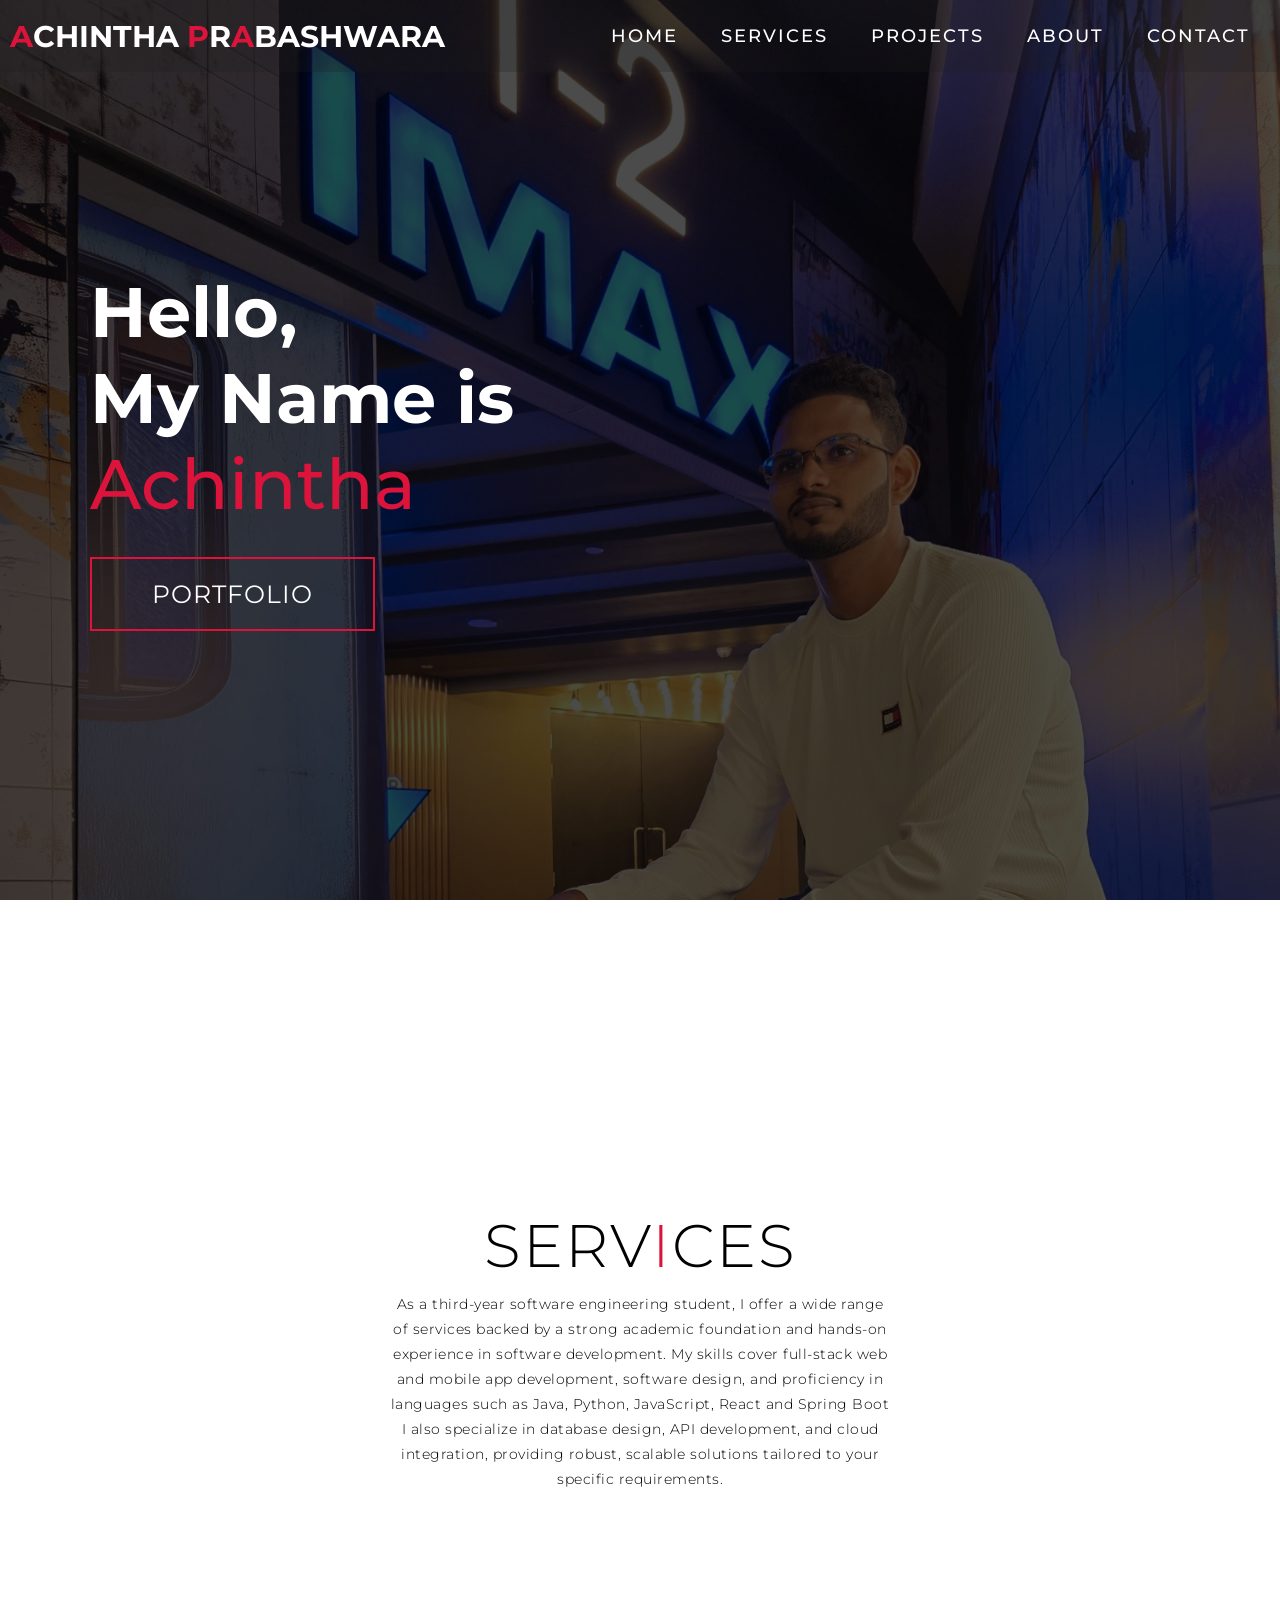
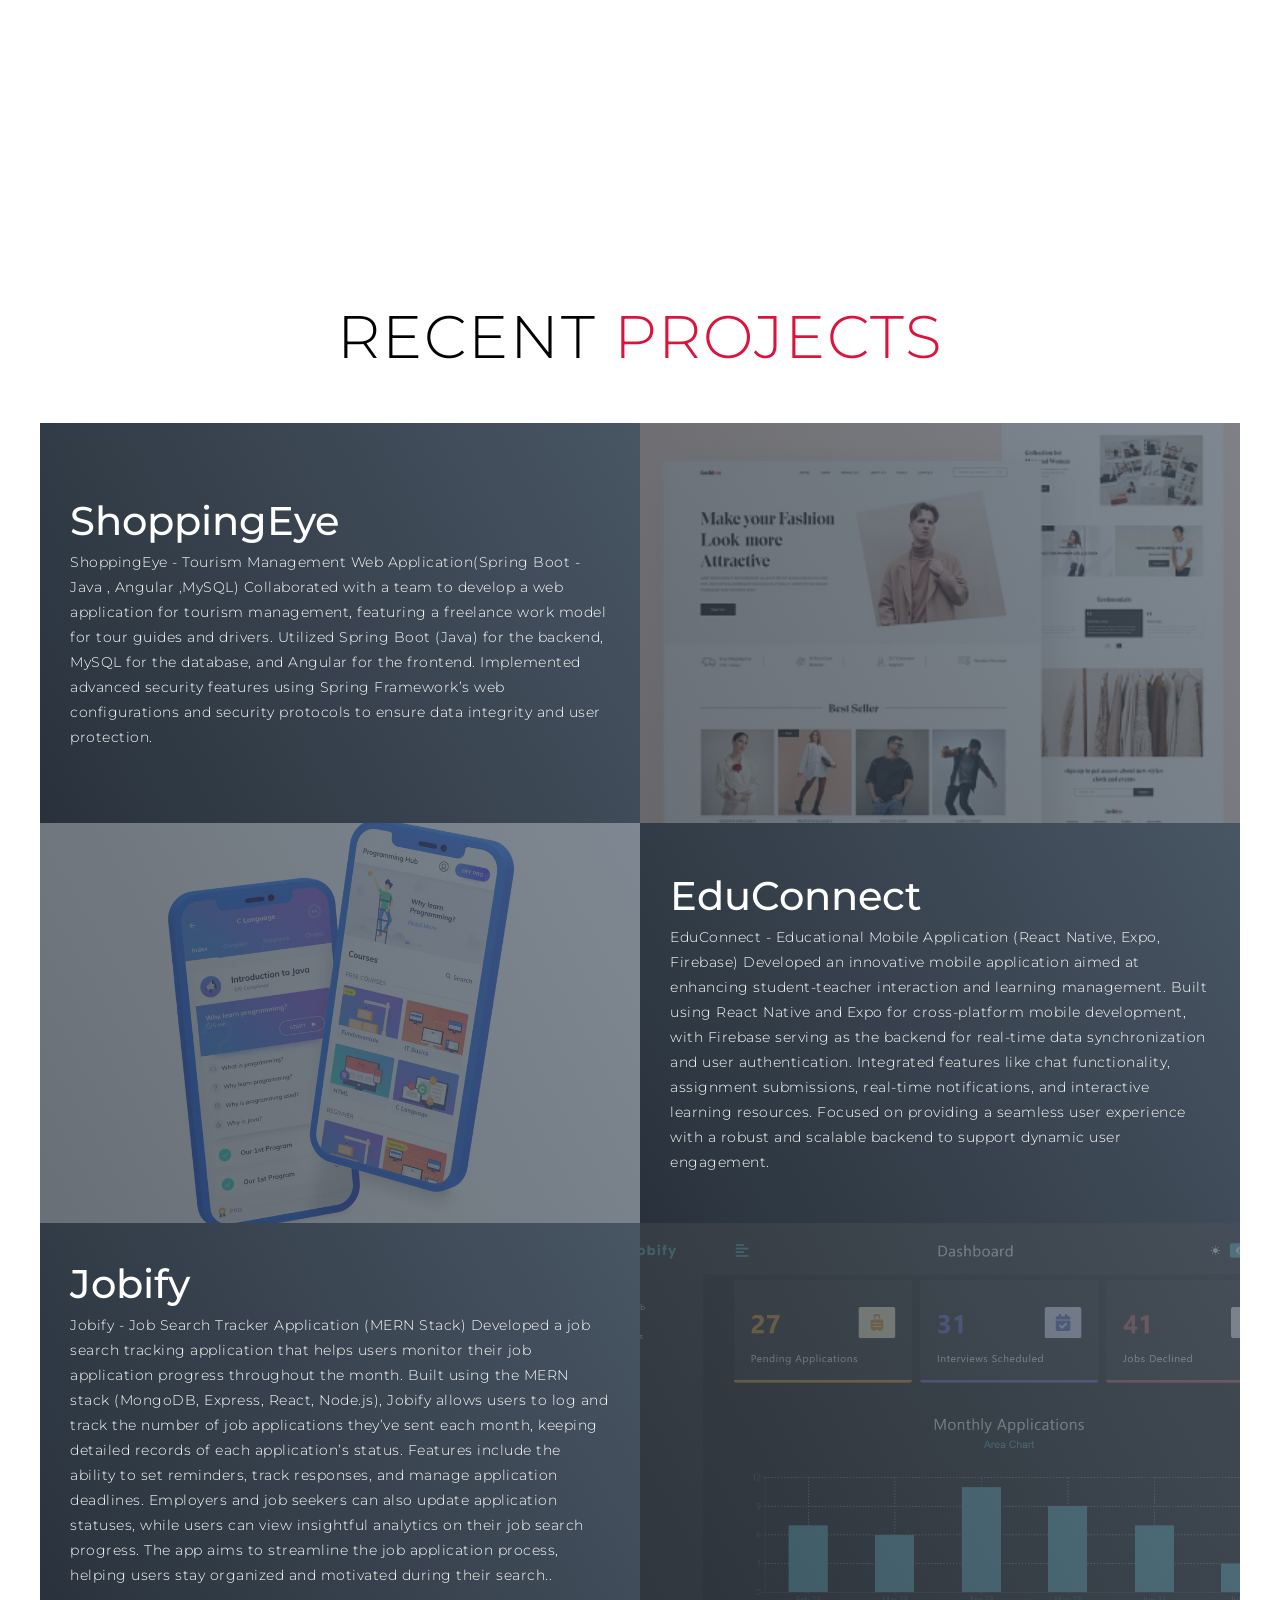
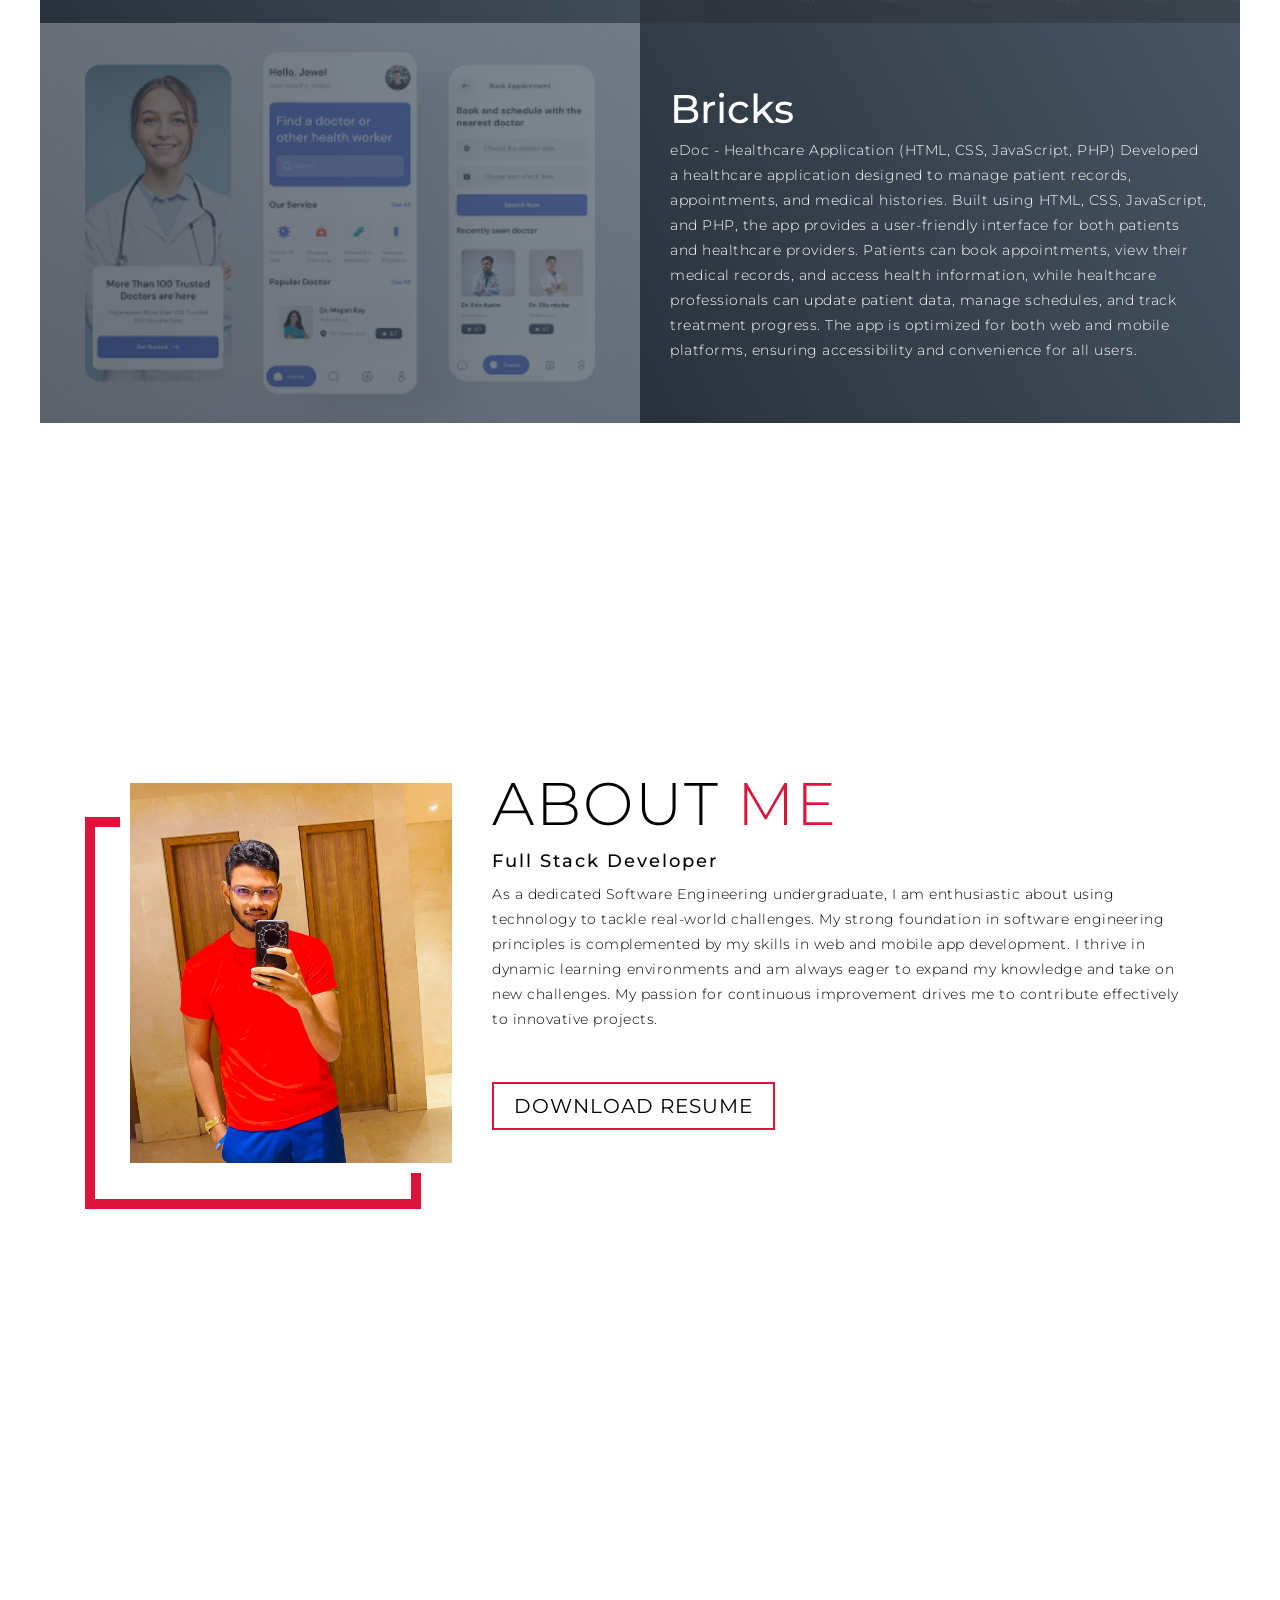
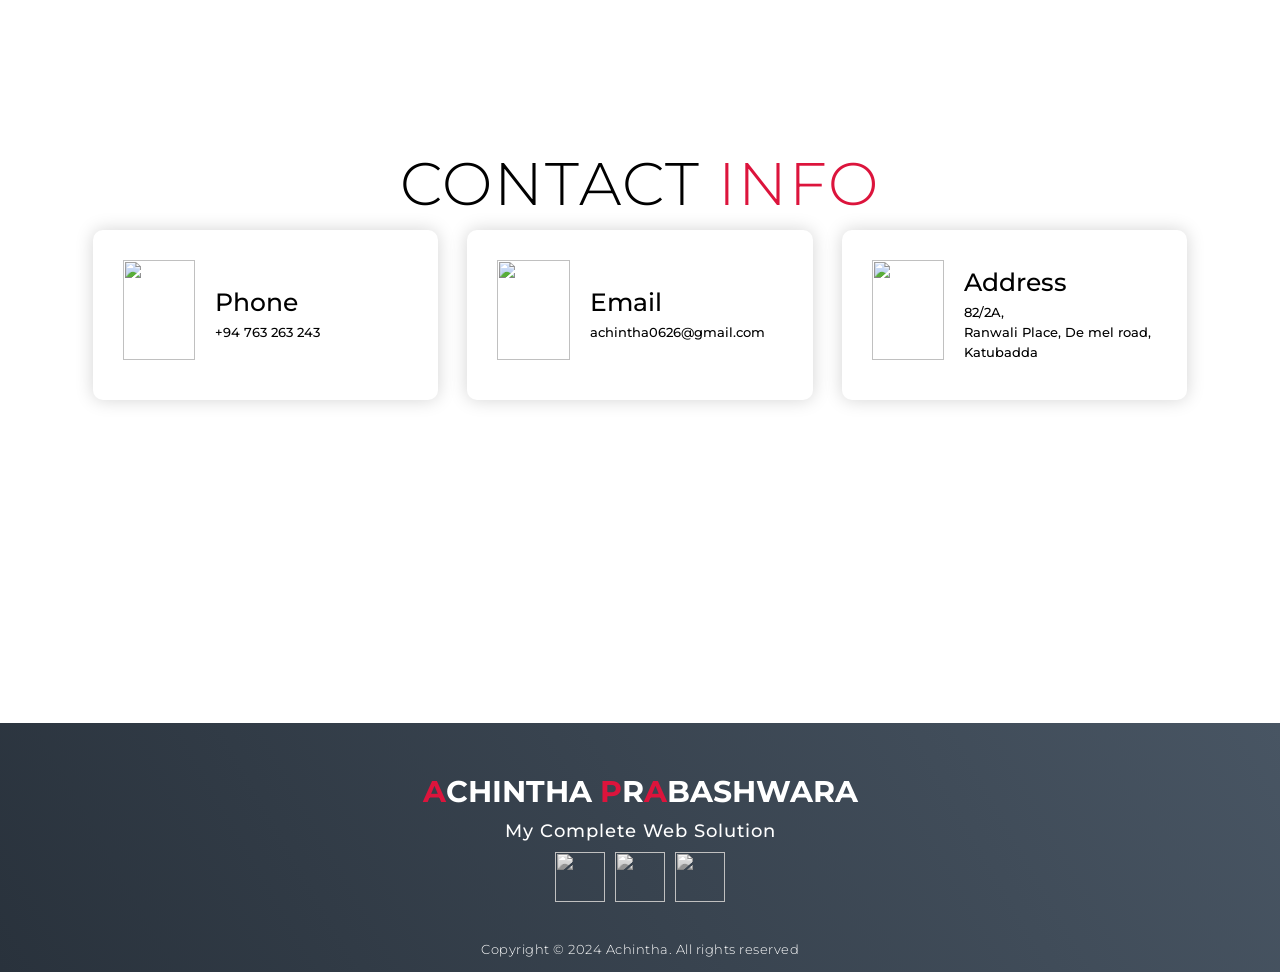
==== index.html @ 362176ec "update the portfolio" ====
<!DOCTYPE html>
<html lang="en">

<head>
  <meta charset="UTF-8">
  <meta name="viewport" content="width=device-width, initial-scale=1.0">
  <link rel="stylesheet" href="style.css">
  <title>Achintha Prabashwara</title>
</head>

<body>
  <!-- Header -->
  <section id="header">
    <div class="header container">
      <div class="nav-bar">
        <div class="brand">
          <a href="#hero">
            <h1><span>A</span>chintha <span>P</span>r<span>a</span>bashwara</h1>
          </a>
        </div>
        <div class="nav-list">
          <div class="hamburger">
            <div class="bar"></div>
          </div>
          <ul>
            <li><a href="#hero" data-after="Home">Home</a></li>
            <li><a href="#services" data-after="Service">Services</a></li>
            <li><a href="#projects" data-after="Projects">Projects</a></li>
            <li><a href="#about" data-after="About">About</a></li>
            <li><a href="#contact" data-after="Contact">Contact</a></li>
          </ul>
        </div>
      </div>
    </div>
  </section>
  <!-- End Header -->


  <!-- Hero Section  -->
  <section id="hero">
    <div class="hero container">
      <div>
        <h1>Hello, <span></span></h1>
        <h1>My Name is <span></span></h1>
        <h1>Achintha <span></span></h1>
        
        <a href="#projects" type="button" class="cta">Portfolio</a>
      </div>
    </div>
  </section>
  <!-- End Hero Section  -->

  <!-- Service Section -->
  <section id="services">
    <div class="services container">
      <div class="service-top">
        <h1 class="section-title">Serv<span>i</span>ces</h1>
        <p>As a third-year software engineering student, I offer a wide range of services backed by a strong academic foundation and hands-on experience in software development. My skills cover full-stack web and mobile app development, software design, and proficiency in languages such as Java, Python, JavaScript, React and Spring Boot I also specialize in database design, API development, and cloud integration, providing robust, scalable solutions tailored to your specific requirements.</p>
      </div>
     
      </div>
    </div>
  </section>
  <!-- End Service Section -->

  <!-- Projects Section -->
  <section id="projects">
    <div class="projects container">
      <div class="projects-header">
        <h1 class="section-title">Recent <span>Projects</span></h1>
      </div>
      <div class="all-projects">
        <div class="project-item">
          <div class="project-info">
            <h1><a href="https://github.com/Achintha0626/Fully-Functional-Shopping-mall-Application.git"style="color: white;" >ShoppingEye</a></h1>
            
            <p>ShoppingEye - Tourism Management Web Application(Spring Boot - Java , Angular ,MySQL)
              Collaborated with a team to develop a web application for tourism management, featuring a freelance work model
              for tour guides and drivers. Utilized Spring Boot (Java) for the backend, MySQL for the database, and Angular for
              the frontend. Implemented advanced security features using Spring Framework’s web configurations and security
              protocols to ensure data integrity and user protection.</p>
          </div>
          <div class="project-img">
            <img src="./img/shoppingmall.webp" alt="img">
          </div>
        </div>
        <div class="project-item">
          <div class="project-info">
            <h1><a href="https://github.com/Achintha0626/Education-Mobile-Application.git"style="color: white;" >EduConnect</a></h1>
            
            <p>EduConnect - Educational Mobile Application (React Native, Expo, Firebase)
                Developed an innovative mobile application aimed at enhancing student-teacher interaction and learning management. Built using React Native and Expo for cross-platform mobile development, with Firebase serving as the backend for real-time data synchronization and user authentication. Integrated features like chat functionality, assignment submissions, real-time notifications, and interactive learning resources. Focused on providing a seamless user experience with a robust and scalable backend to support dynamic user engagement.
              </p>
          </div>
          <div class="project-img">
            <img src="./img/educonncet.webp" alt="img">
          </div>
        </div>

        <div class="project-item">
          <div class="project-info">
            <h1><a href="https://github.com/Pamuthu-De-Silva/Real-Estate-Agency"style="color: white;" >Jobify</a></h1>
            
            <p>Jobify - Job Search Tracker Application (MERN Stack)
                Developed a job search tracking application that helps users monitor their job application progress throughout the month. Built using the MERN stack (MongoDB, Express, React, Node.js), Jobify allows users to log and track the number of job applications they’ve sent each month, keeping detailed records of each application’s status. Features include the ability to set reminders, track responses, and manage application deadlines. Employers and job seekers can also update application statuses, while users can view insightful analytics on their job search progress. The app aims to streamline the job application process, helping users stay organized and motivated during their search..</p>
          </div>
          <div class="project-img">
            <img src="./img/jobify.png" alt="img">
          </div>
        </div>

        <div class="project-item">
          <div class="project-info">
            <h1><a href="https://github.com/Achintha0626/Health-care-Management-System.git"style="color: white;" >Bricks</a></h1>
            
            <p>eDoc - Healthcare Application (HTML, CSS, JavaScript, PHP)
                Developed a healthcare application designed to manage patient records, appointments, and medical histories. Built using HTML, CSS, JavaScript, and PHP, the app provides a user-friendly interface for both patients and healthcare providers. Patients can book appointments, view their medical records, and access health information, while healthcare professionals can update patient data, manage schedules, and track treatment progress. The app is optimized for both web and mobile platforms, ensuring accessibility and convenience for all users.
              </p>
          </div>
          <div class="project-img">
            <img src="./img/edoc.jpg" alt="img">
          </div>
        </div>
        
        
      </div>
    </div>
  </section>
  <!-- End Projects Section -->

  <!-- About Section -->
  <section id="about">
    <div class="about container">
      <div class="col-left">
        <div class="about-img">
          <img src="./img/my1.jpg" alt="img">
        </div>
      </div>
      <div class="col-right">
        <h1 class="section-title">About <span>me</span></h1>
        <h2>Full Stack Developer</h2>
        <p>As a dedicated Software Engineering undergraduate, I am enthusiastic about using technology to tackle real-world
  challenges. My strong foundation in software engineering principles is complemented by my skills in web and
  mobile app development. I thrive in dynamic learning environments and am always eager to expand my knowledge
  and take on new challenges. My passion for continuous improvement drives me to contribute effectively to
  innovative projects.</p>
        <a href="./img/Achintha-Prabashwara-CV.pdf" class="cta" download>Download Resume</a>
      </div>
    </div>
  </section>
  
  <!-- End About Section -->

  <!-- Contact Section -->
  <section id="contact">
    <div class="contact container">
      <div>
        <h1 class="section-title">Contact <span>info</span></h1>
      </div>
      <div class="contact-items">
        <div class="contact-item">
          <div class="icon"><img src="https://img.icons8.com/bubbles/100/000000/phone.png" /></div>
          <div class="contact-info">
            <h1>Phone</h1>
            <h2>+94 763 263 243</h2>
            
          </div>
        </div>
        <div class="contact-item">
          
          <div class="icon"><img src="https://img.icons8.com/bubbles/100/000000/new-post.png" href/></div>
          <div class="contact-info">
            <h1>Email</h1>
            <h2>achintha0626@gmail.com</h2>
            
          </div>
        </div>
        <div class="contact-item">
          <div class="icon"><img src="https://img.icons8.com/bubbles/100/000000/map-marker.png" /></div>
          <div class="contact-info">
            <h1>Address</h1>
            <h2>82/2A,<br> Ranwali Place, De mel road,<br> Katubadda</h2>
          </div>
        </div>
      </div>
    </div>
  </section>
  <!-- End Contact Section -->

  <!-- Footer -->
  <section id="footer">
    <div class="footer container">
      <div class="brand">
        <h1><span>A</span>chintha <span>P</span>r<span>a</span>bashwara</h1>
      </div>
      <h2>My Complete Web Solution</h2>
      <div class="social-icon">
        

        <div class="social-item">
          <a href="https://www.linkedin.com/in/achintha-prabashwara-287260284/"><img src="https://img.icons8.com/?size=100&id=xuvGCOXi8Wyg&format=png&color=000000" /></a>
        </div>
        
        <div class="social-item">
          <a href="https://github.com/Achintha0626"><img src="https://img.icons8.com/?size=100&id=E2KVOMc77Geo&format=png&color=000000" /></a>
        </div>

        <div class="social-item">
          <a href="https://www.instagram.com/achintha0626/profilecard/?igsh=aWN1b29xczRscDFk"><img src="https://img.icons8.com/?size=100&id=Xy10Jcu1L2Su&format=png&color=000000" /></a>
        </div>

        
        
        
      </div>
      <p>Copyright © 2024 Achintha. All rights reserved</p>
    </div>
  </section>
  <!-- End Footer -->
  <script src="./app.js"></script>
</body>

</html>
---- style.css ----
@import 'https://fonts.googleapis.com/css?family=Montserrat:300, 400, 700&display=swap';
* {
	padding: 0;
	margin: 0;
	box-sizing: border-box;
}
html {
	font-size: 10px;
	font-family: 'Montserrat', sans-serif;
	scroll-behavior: smooth;
}
a {
	text-decoration: none;
}
.container {
	min-height: 100vh;
	width: 100%;
	display: flex;
	align-items: center;
	justify-content: center;
}
img {
	height: 100%;
	width: 100%;
	object-fit: cover;
}
p {
	color: black;
	font-size: 1.4rem;
	margin-top: 5px;
	line-height: 2.5rem;
	font-weight: 300;
	letter-spacing: 0.05rem;
}
.section-title {
	font-size: 4rem;
	font-weight: 300;
	color: black;
	margin-bottom: 10px;
	text-transform: uppercase;
	letter-spacing: 0.2rem;
	text-align: center;
}
.section-title span {
	color: crimson;
}

.cta {
	display: inline-block;
	padding: 10px 30px;
	color: white;
	background-color: transparent;
	border: 2px solid crimson;
	font-size: 2rem;
	text-transform: uppercase;
	letter-spacing: 0.1rem;
	margin-top: 30px;
	transition: 0.3s ease;
	transition-property: background-color, color;
}
.cta:hover {
	color: white;
	background-color: crimson;
}
.brand h1 {
	font-size: 3rem;
	text-transform: uppercase;
	color: white;
}
.brand h1 span {
	color: crimson;
}

/* Header section */
#header {
	position: fixed;
	z-index: 1000;
	left: 0;
	top: 0;
	width: 100vw;
	height: auto;
}
#header .header {
	min-height: 8vh;
	background-color: rgba(31, 30, 30, 0.24);
	transition: 0.3s ease background-color;
}
#header .nav-bar {
	display: flex;
	align-items: center;
	justify-content: space-between;
	width: 100%;
	height: 100%;
	max-width: 1300px;
	padding: 0 10px;
}
#header .nav-list ul {
	list-style: none;
	position: absolute;
	background-color: rgb(31, 30, 30);
	width: 100vw;
	height: 100vh;
	left: 100%;
	top: 0;
	display: flex;
	flex-direction: column;
	justify-content: center;
	align-items: center;
	z-index: 1;
	overflow-x: hidden;
	transition: 0.5s ease left;
}
#header .nav-list ul.active {
	left: 0%;
}
#header .nav-list ul a {
	font-size: 2.5rem;
	font-weight: 500;
	letter-spacing: 0.2rem;
	text-decoration: none;
	color: white;
	text-transform: uppercase;
	padding: 20px;
	display: block;
}
#header .nav-list ul a::after {
	content: attr(data-after);
	position: absolute;
	top: 50%;
	left: 50%;
	transform: translate(-50%, -50%) scale(0);
	color: rgba(240, 248, 255, 0.021);
	font-size: 13rem;
	letter-spacing: 50px;
	z-index: -1;
	transition: 0.3s ease letter-spacing;
}
#header .nav-list ul li:hover a::after {
	transform: translate(-50%, -50%) scale(1);
	letter-spacing: initial;
}
#header .nav-list ul li:hover a {
	color: crimson;
}
#header .hamburger {
	height: 60px;
	width: 60px;
	display: inline-block;
	border: 3px solid white;
	border-radius: 50%;
	position: relative;
	display: flex;
	align-items: center;
	justify-content: center;
	z-index: 100;
	cursor: pointer;
	transform: scale(0.8);
	margin-right: 20px;
}
#header .hamburger:after {
	position: absolute;
	content: '';
	height: 100%;
	width: 100%;
	border-radius: 50%;
	border: 3px solid white;
	animation: hamburger_puls 1s ease infinite;
}
#header .hamburger .bar {
	height: 2px;
	width: 30px;
	position: relative;
	background-color: white;
	z-index: -1;
}
#header .hamburger .bar::after,
#header .hamburger .bar::before {
	content: '';
	position: absolute;
	height: 100%;
	width: 100%;
	left: 0;
	background-color: white;
	transition: 0.3s ease;
	transition-property: top, bottom;
}
#header .hamburger .bar::after {
	top: 8px;
}
#header .hamburger .bar::before {
	bottom: 8px;
}
#header .hamburger.active .bar::before {
	bottom: 0;
}
#header .hamburger.active .bar::after {
	top: 0;
}
/* End Header section */

/* Hero Section */
#hero {
	background-image: url(./img/my5.jpg);
	background-size: cover;
	background-position: top center;
	position: relative;
	z-index: 1;
}
#hero::after {
	content: '';
	position: absolute;
	left: 0;
	top: 0;
	height: 100%;
	width: 100%;
	background-color: black;
	opacity: 0.7;
	z-index: -1;
}
#hero .hero {
	max-width: 1200px;
	margin: 0 auto;
	padding: 0 50px;
	justify-content: flex-start;
}
#hero h1 {
	display: block;
	width: fit-content;
	font-size: 4rem;
	position: relative;
	color: transparent;
	animation: text_reveal 0.5s ease forwards;
	animation-delay: 1s;
}
#hero h1:nth-child(1) {
	animation-delay: 1s;
}
#hero h1:nth-child(2) {
	animation-delay: 2s;
}
#hero h1:nth-child(3) {
	animation: text_reveal_name 0.5s ease forwards;
	animation-delay: 3s;
}
#hero h1 span {
	position: absolute;
	top: 0;
	left: 0;
	height: 100%;
	width: 0;
	background-color: crimson;
	animation: text_reveal_box 1s ease;
	animation-delay: 0.5s;
}
#hero h1:nth-child(1) span {
	animation-delay: 0.5s;
}
#hero h1:nth-child(2) span {
	animation-delay: 1.5s;
}
#hero h1:nth-child(3) span {
	animation-delay: 2.5s;
}

/* End Hero Section */

/* Services Section */
#services .services {
	flex-direction: column;
	text-align: center;
	max-width: 1500px;
	margin: 0 auto;
	padding: 100px 0;
}
#services .service-top {
	max-width: 500px;
	margin: 0 auto;
}
#services .service-bottom {
	display: flex;
	align-items: center;
	justify-content: center;
	flex-wrap: wrap;
	margin-top: 50px;
}
#services .service-item {
	flex-basis: 80%;
	display: flex;
	align-items: flex-start;
	justify-content: center;
	flex-direction: column;
	padding: 30px;
	border-radius: 10px;
	background-image: url(./img/img-1.png);
	background-size: cover;
	margin: 10px 5%;
	position: relative;
	z-index: 1;
	overflow: hidden;
}
#services .service-item::after {
	content: '';
	position: absolute;
	left: 0;
	top: 0;
	height: 100%;
	width: 100%;
	background-image: linear-gradient(60deg, #29323c 0%, #485563 100%);
	opacity: 0.9;
	z-index: -1;
}
#services .service-bottom .icon {
	height: 80px;
	width: 80px;
	margin-bottom: 20px;
}
#services .service-item h2 {
	font-size: 2rem;
	color: white;
	margin-bottom: 10px;
	text-transform: uppercase;
}
#services .service-item p {
	color: white;
	text-align: left;
}
/* End Services Section */

/* Projects section */
#projects .projects {
	flex-direction: column;
	max-width: 1200px;
	margin: 0 auto;
	padding: 100px 0;
}
#projects .projects-header h1 {
	margin-bottom: 50px;
}
#projects .all-projects {
	display: flex;
	align-items: center;
	justify-content: center;
	flex-direction: column;
}
#projects .project-item {
	display: flex;
	align-items: center;
	justify-content: center;
	flex-direction: column;
	width: 80%;
	margin: 20px auto;
	overflow: hidden;
	border-radius: 10px;
}
#projects .project-info {
	padding: 30px;
	flex-basis: 50%;
	height: 100%;
	display: flex;
	align-items: flex-start;
	justify-content: center;
	flex-direction: column;
	background-image: linear-gradient(60deg, #29323c 0%, #485563 100%);
	color: white;
}
#projects .project-info h1 {
	font-size: 4rem;
	font-weight: 500;
}
#projects .project-info h2 {
	font-size: 1.8rem;
	font-weight: 500;
	margin-top: 10px;
}
#projects .project-info p {
	color: white;
}
#projects .project-img {
	flex-basis: 50%;
	height: 300px;
	overflow: hidden;
	position: relative;
}
#projects .project-img:after {
	content: '';
	position: absolute;
	left: 0;
	top: 0;
	height: 100%;
	width: 100%;
	background-image: linear-gradient(60deg, #29323c 0%, #485563 100%);
	opacity: 0.7;
}
#projects .project-img img {
	transition: 0.3s ease transform;
}
#projects .project-item:hover .project-img img {
	transform: scale(1.1);
}
/* End Projects section */

/* About Section */
#about .about {
	flex-direction: column-reverse;
	text-align: center;
	max-width: 1200px;
	margin: 0 auto;
	padding: 100px 20px;
}
#about .col-left {
	width: 250px;
	height: 360px;
}
#about .col-right {
	width: 100%;
}
#about .col-right h2 {
	font-size: 1.8rem;
	font-weight: 500;
	letter-spacing: 0.2rem;
	margin-bottom: 10px;
}
#about .col-right p {
	margin-bottom: 20px;
}
#about .col-right .cta {
	color: black;
	margin-bottom: 50px;
	padding: 10px 20px;
	font-size: 2rem;
}
#about .col-left .about-img {
	height: 100%;
	width: 100%;
	position: relative;
	border: 10px solid white;
}
#about .col-left .about-img::after {
	content: '';
	position: absolute;
	left: -33px;
	top: 19px;
	height: 98%;
	width: 98%;
	border: 7px solid crimson;
	z-index: -1;
}
/* End About Section */

/* contact Section */
#contact .contact {
	flex-direction: column;
	max-width: 1200px;
	margin: 0 auto;
	width: 90%;
}
#contact .contact-items {
	/* max-width: 400px; */
	width: 100%;
}
#contact .contact-item {
	width: 80%;
	padding: 20px;
	text-align: center;
	border-radius: 10px;
	padding: 30px;
	margin: 30px;
	display: flex;
	justify-content: center;
	align-items: center;
	flex-direction: column;
	box-shadow: 0px 0px 18px 0 #0000002c;
	transition: 0.3s ease box-shadow;
}
#contact .contact-item:hover {
	box-shadow: 0px 0px 5px 0 #0000002c;
}
#contact .icon {
	width: 70px;
	margin: 0 auto;
	margin-bottom: 10px;
}
#contact .contact-info h1 {
	font-size: 2.5rem;
	font-weight: 500;
	margin-bottom: 5px;
}
#contact .contact-info h2 {
	font-size: 1.3rem;
	line-height: 2rem;
	font-weight: 500;
}
/*End contact Section */

/* Footer */
#footer {
	background-image: linear-gradient(60deg, #29323c 0%, #485563 100%);
}
#footer .footer {
	min-height: 200px;
	flex-direction: column;
	padding-top: 50px;
	padding-bottom: 10px;
}
#footer h2 {
	color: white;
	font-weight: 500;
	font-size: 1.8rem;
	letter-spacing: 0.1rem;
	margin-top: 10px;
	margin-bottom: 10px;
}
#footer .social-icon {
	display: flex;
	margin-bottom: 30px;
}
#footer .social-item {
	height: 50px;
	width: 50px;
	margin: 0 5px;
}
#footer .social-item img {
	filter: grayscale(1);
	transition: 0.3s ease filter;
}
#footer .social-item:hover img {
	filter: grayscale(0);
}
#footer p {
	color: white;
	font-size: 1.3rem;
}
/* End Footer */

/* Keyframes */
@keyframes hamburger_puls {
	0% {
		opacity: 1;
		transform: scale(1);
	}
	100% {
		opacity: 0;
		transform: scale(1.4);
	}
}
@keyframes text_reveal_box {
	50% {
		width: 100%;
		left: 0;
	}
	100% {
		width: 0;
		left: 100%;
	}
}
@keyframes text_reveal {
	100% {
		color: white;
	}
}
@keyframes text_reveal_name {
	100% {
		color: crimson;
		font-weight: 500;
	}
}
/* End Keyframes */

/* Media Query For Tablet */
@media only screen and (min-width: 768px) {
	.cta {
		font-size: 2.5rem;
		padding: 20px 60px;
	}
	h1.section-title {
		font-size: 6rem;
	}

	/* Hero */
	#hero h1 {
		font-size: 7rem;
	}
	/* End Hero */

	/* Services Section */
	#services .service-bottom .service-item {
		flex-basis: 45%;
		margin: 2.5%;
	}
	/* End Services Section */

	/* Project */
	#projects .project-item {
		flex-direction: row;
	}
	#projects .project-item:nth-child(even) {
		flex-direction: row-reverse;
	}
	#projects .project-item {
		height: 400px;
		margin: 0;
		width: 100%;
		border-radius: 0;
	}
	#projects .all-projects .project-info {
		height: 100%;
	}
	#projects .all-projects .project-img {
		height: 100%;
	}
	/* End Project */

	/* About */
	#about .about {
		flex-direction: row;
	}
	#about .col-left {
		width: 600px;
		height: 400px;
		padding-left: 60px;
	}
	#about .about .col-left .about-img::after {
		left: -45px;
		top: 34px;
		height: 98%;
		width: 98%;
		border: 10px solid crimson;
	}
	#about .col-right {
		text-align: left;
		padding: 30px;
	}
	#about .col-right h1 {
		text-align: left;
	}
	/* End About */

	/* contact  */
	#contact .contact {
		flex-direction: column;
		padding: 100px 0;
		align-items: center;
		justify-content: center;
		min-width: 20vh;
	}
	#contact .contact-items {
		width: 100%;
		display: flex;
		flex-direction: row;
		justify-content: space-evenly;
		margin: 0;
	}
	#contact .contact-item {
		width: 30%;
		margin: 0;
		flex-direction: row;
	}
	#contact .contact-item .icon {
		height: 100px;
		width: 100px;
	}
	#contact .contact-item .icon img {
		object-fit: contain;
	}
	#contact .contact-item .contact-info {
		width: 100%;
		text-align: left;
		padding-left: 20px;
	}
	/* End contact  */
}
/* End Media Query For Tablet */

/* Media Query For Desktop */
@media only screen and (min-width: 1200px) {
	/* header */
	#header .hamburger {
		display: none;
	}
	#header .nav-list ul {
		position: initial;
		display: block;
		height: auto;
		width: fit-content;
		background-color: transparent;
	}
	#header .nav-list ul li {
		display: inline-block;
	}
	#header .nav-list ul li a {
		font-size: 1.8rem;
	}
	#header .nav-list ul a:after {
		display: none;
	}
	/* End header */

	#services .service-bottom .service-item {
		flex-basis: 22%;
		margin: 1.5%;
	}
}


/* End  Media Query For Desktop */
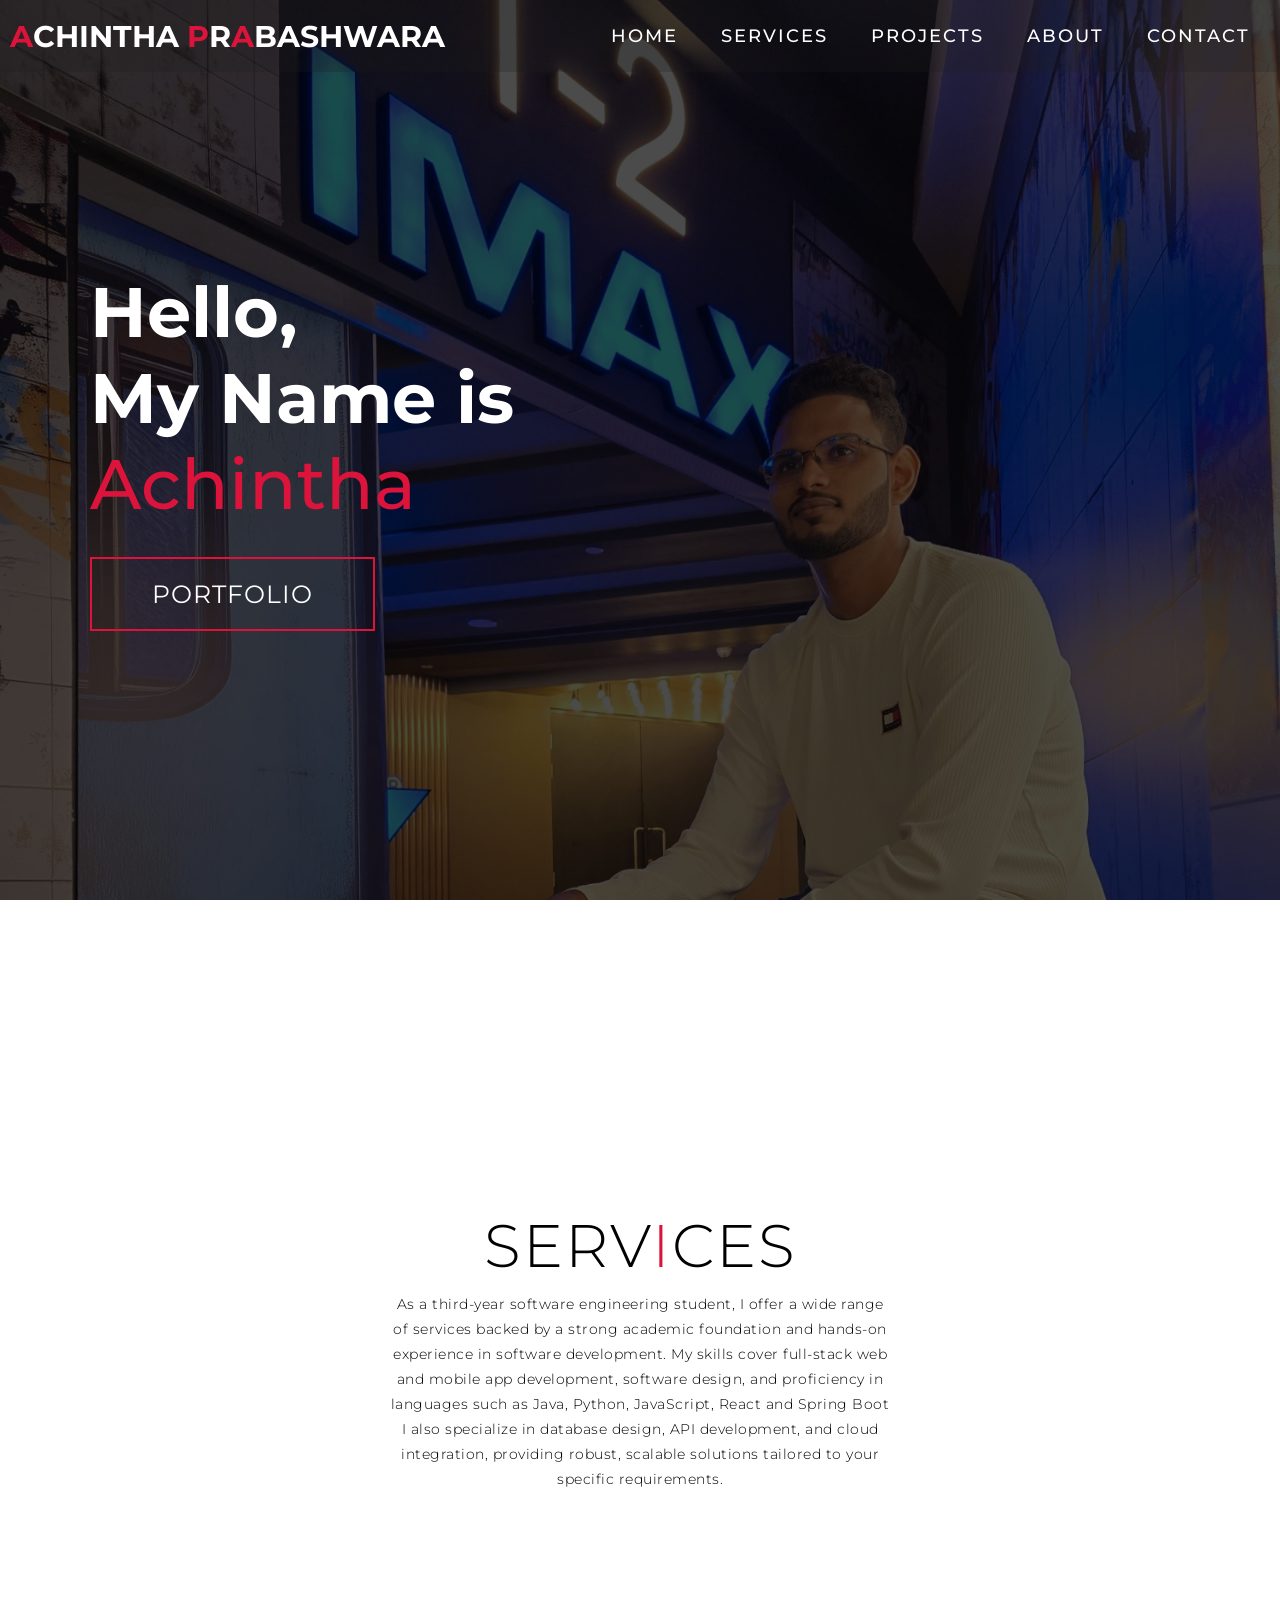
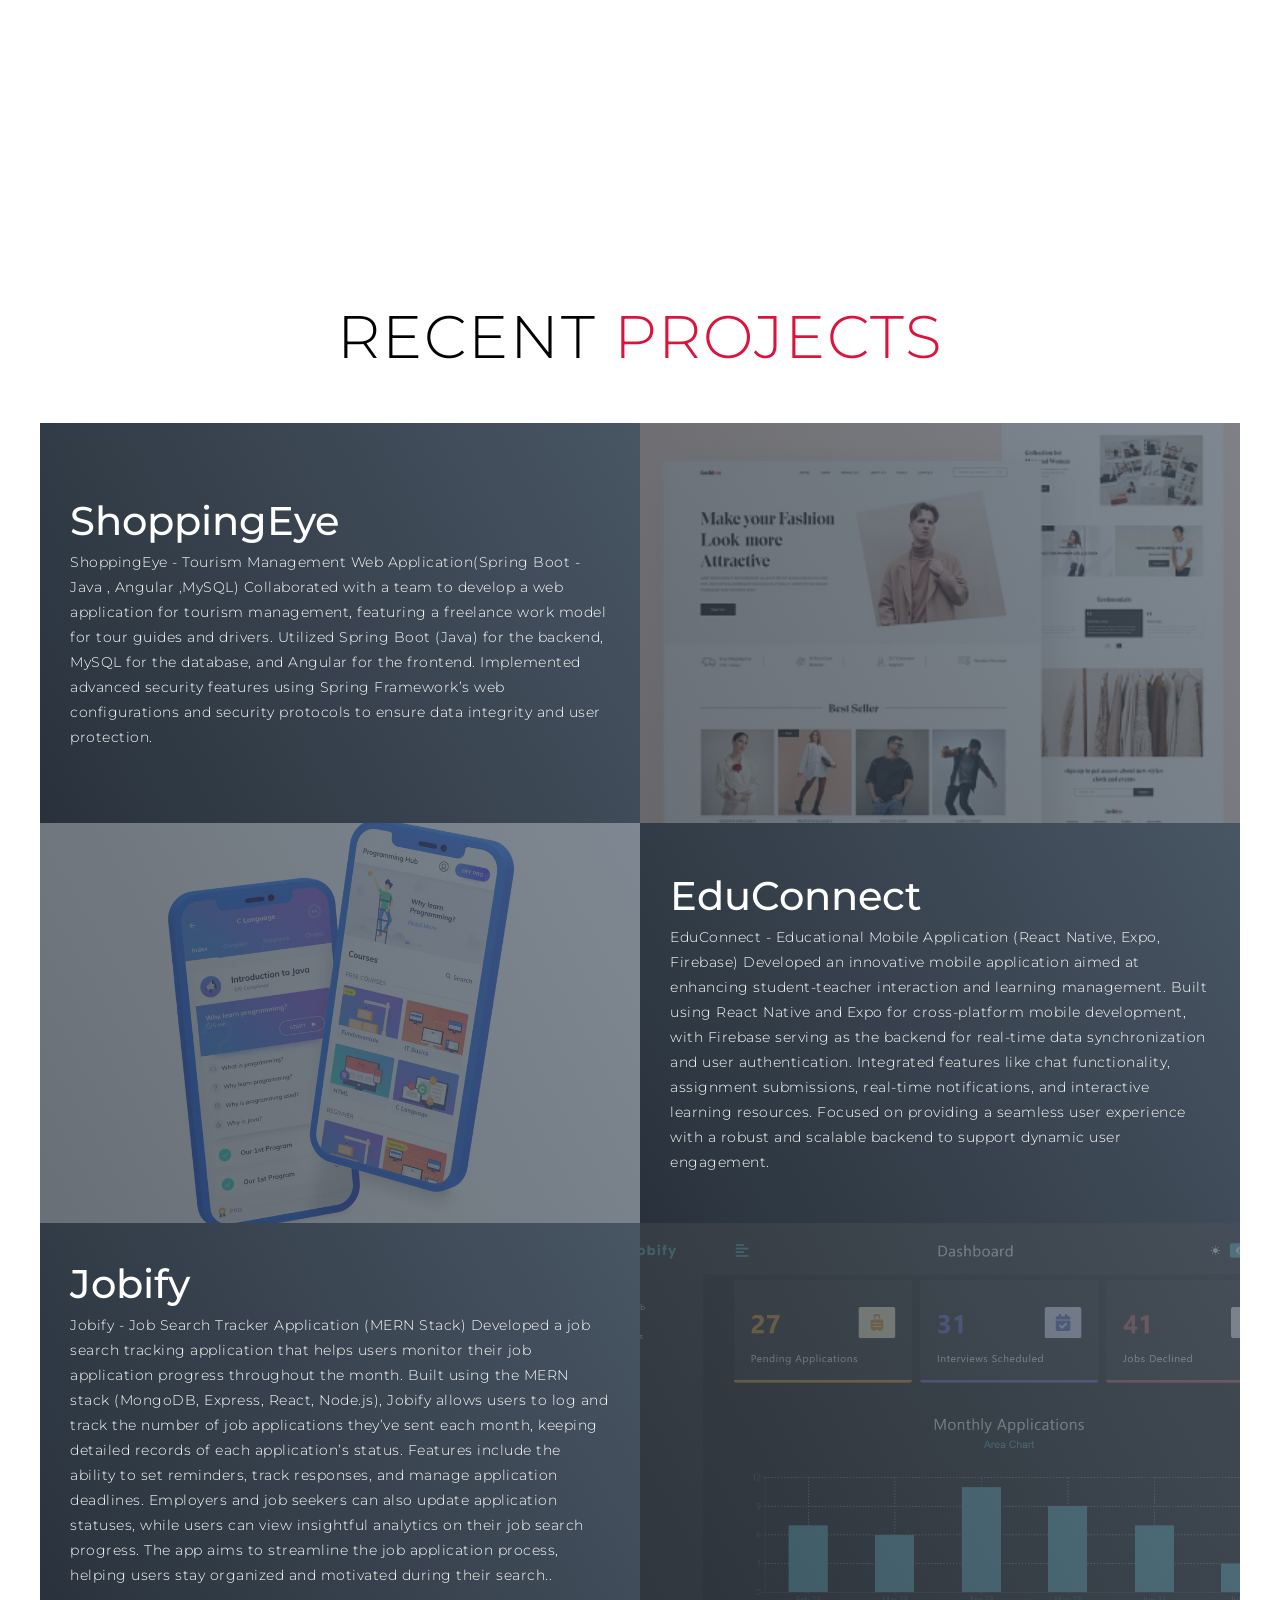
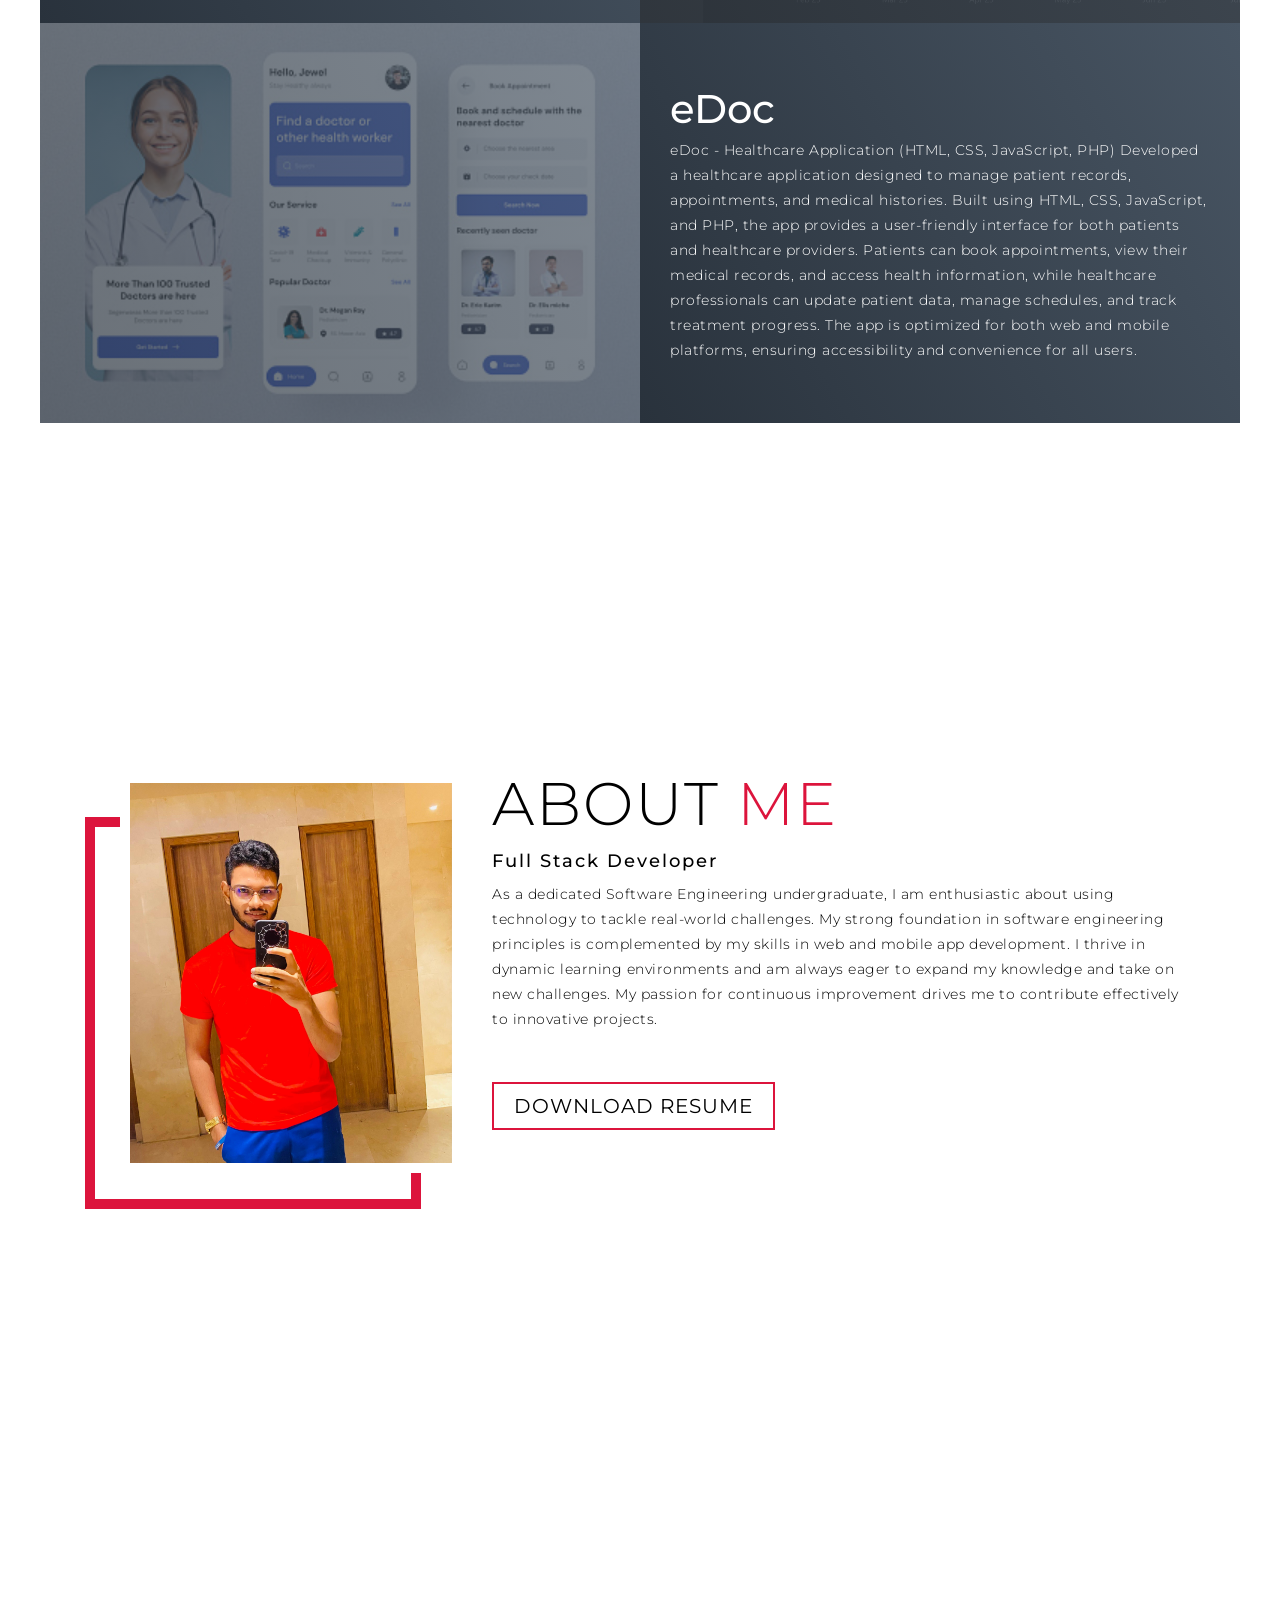
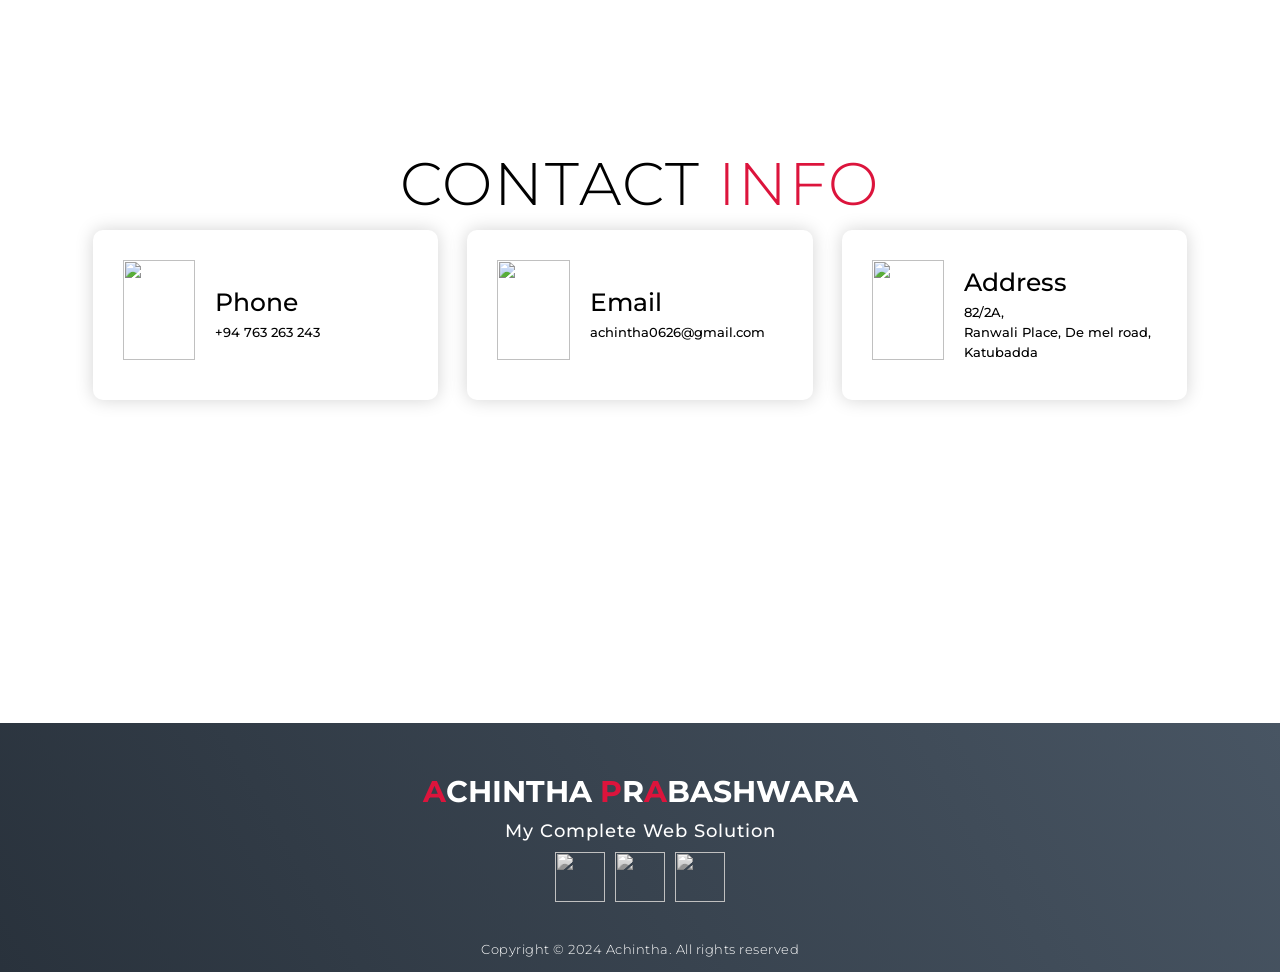
==== commit 1409ba25: "change the project" ====
--- a/index.html
+++ b/index.html
@@ -111,7 +111,7 @@
 
         <div class="project-item">
           <div class="project-info">
-            <h1><a href="https://github.com/Achintha0626/Health-care-Management-System.git"style="color: white;" >Bricks</a></h1>
+            <h1><a href="https://github.com/Achintha0626/Health-care-Management-System.git"style="color: white;" >eDoc</a></h1>
             
             <p>eDoc - Healthcare Application (HTML, CSS, JavaScript, PHP)
                 Developed a healthcare application designed to manage patient records, appointments, and medical histories. Built using HTML, CSS, JavaScript, and PHP, the app provides a user-friendly interface for both patients and healthcare providers. Patients can book appointments, view their medical records, and access health information, while healthcare professionals can update patient data, manage schedules, and track treatment progress. The app is optimized for both web and mobile platforms, ensuring accessibility and convenience for all users.
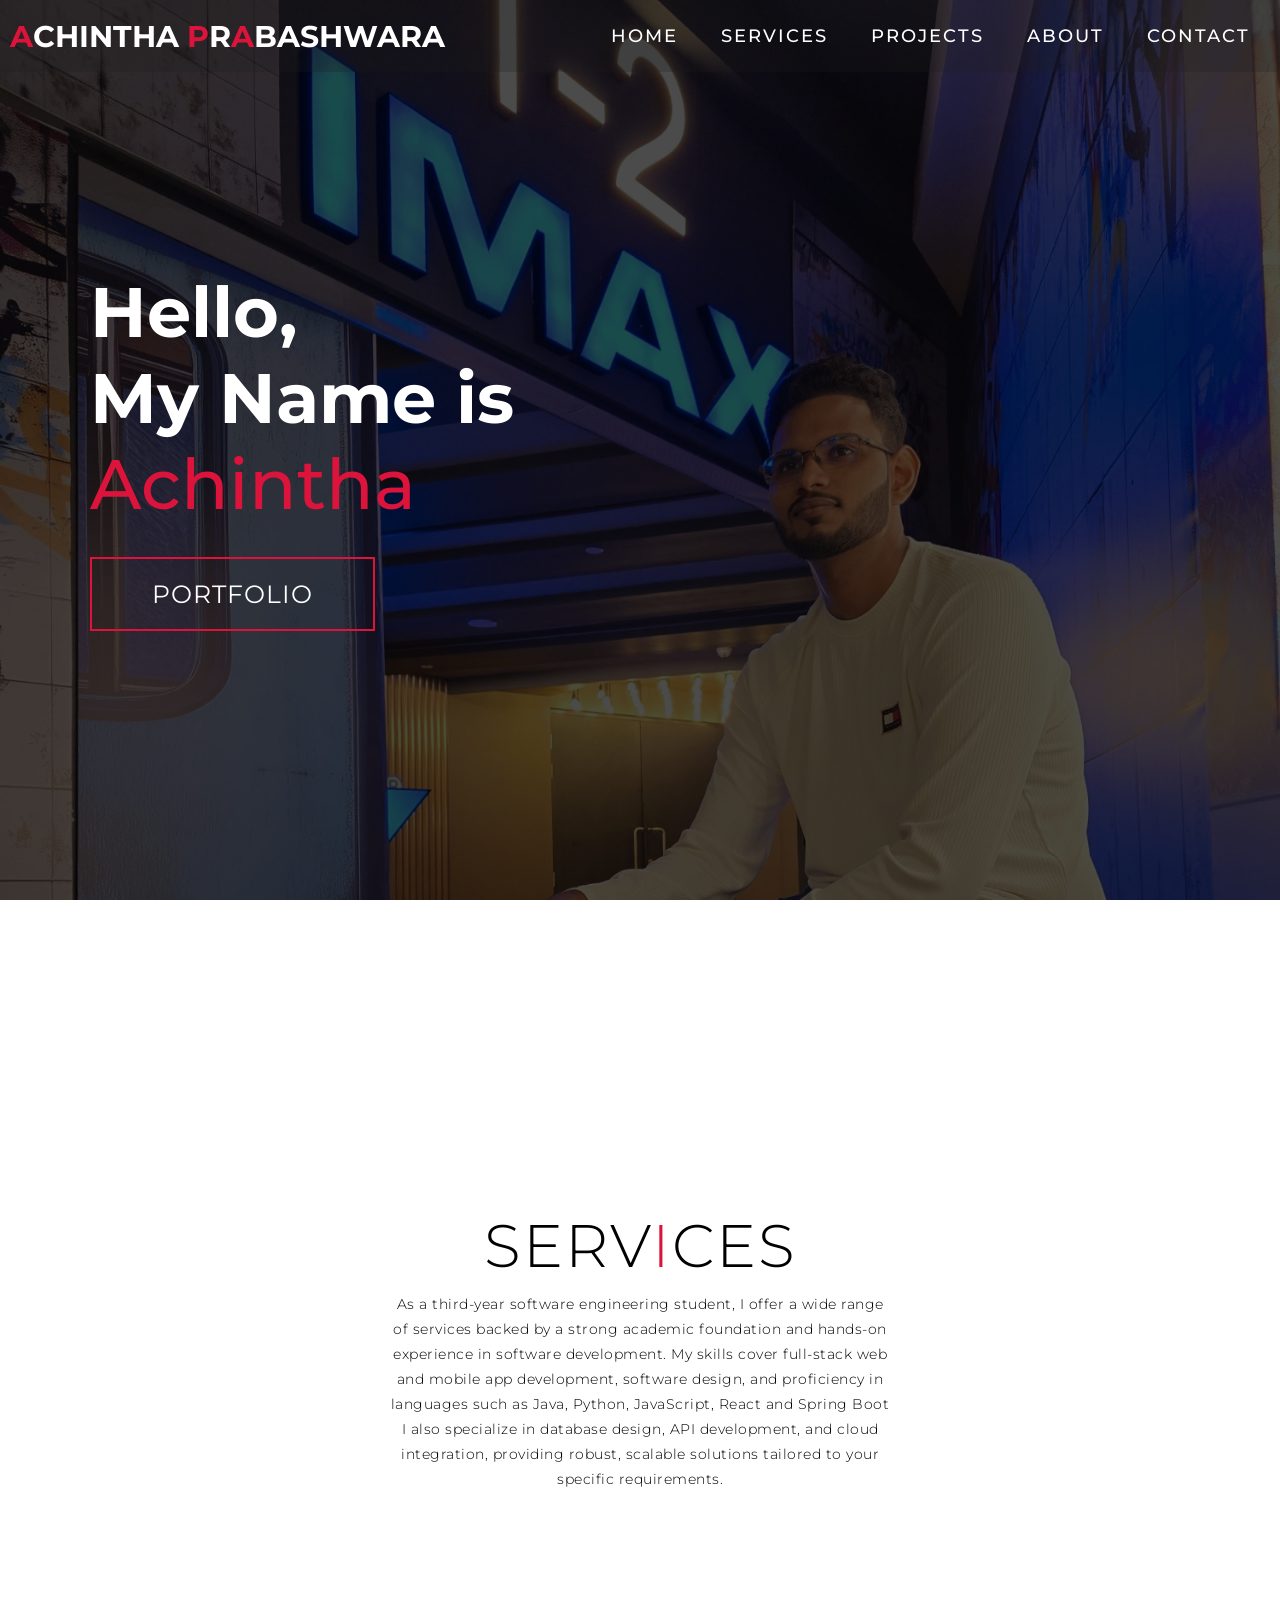
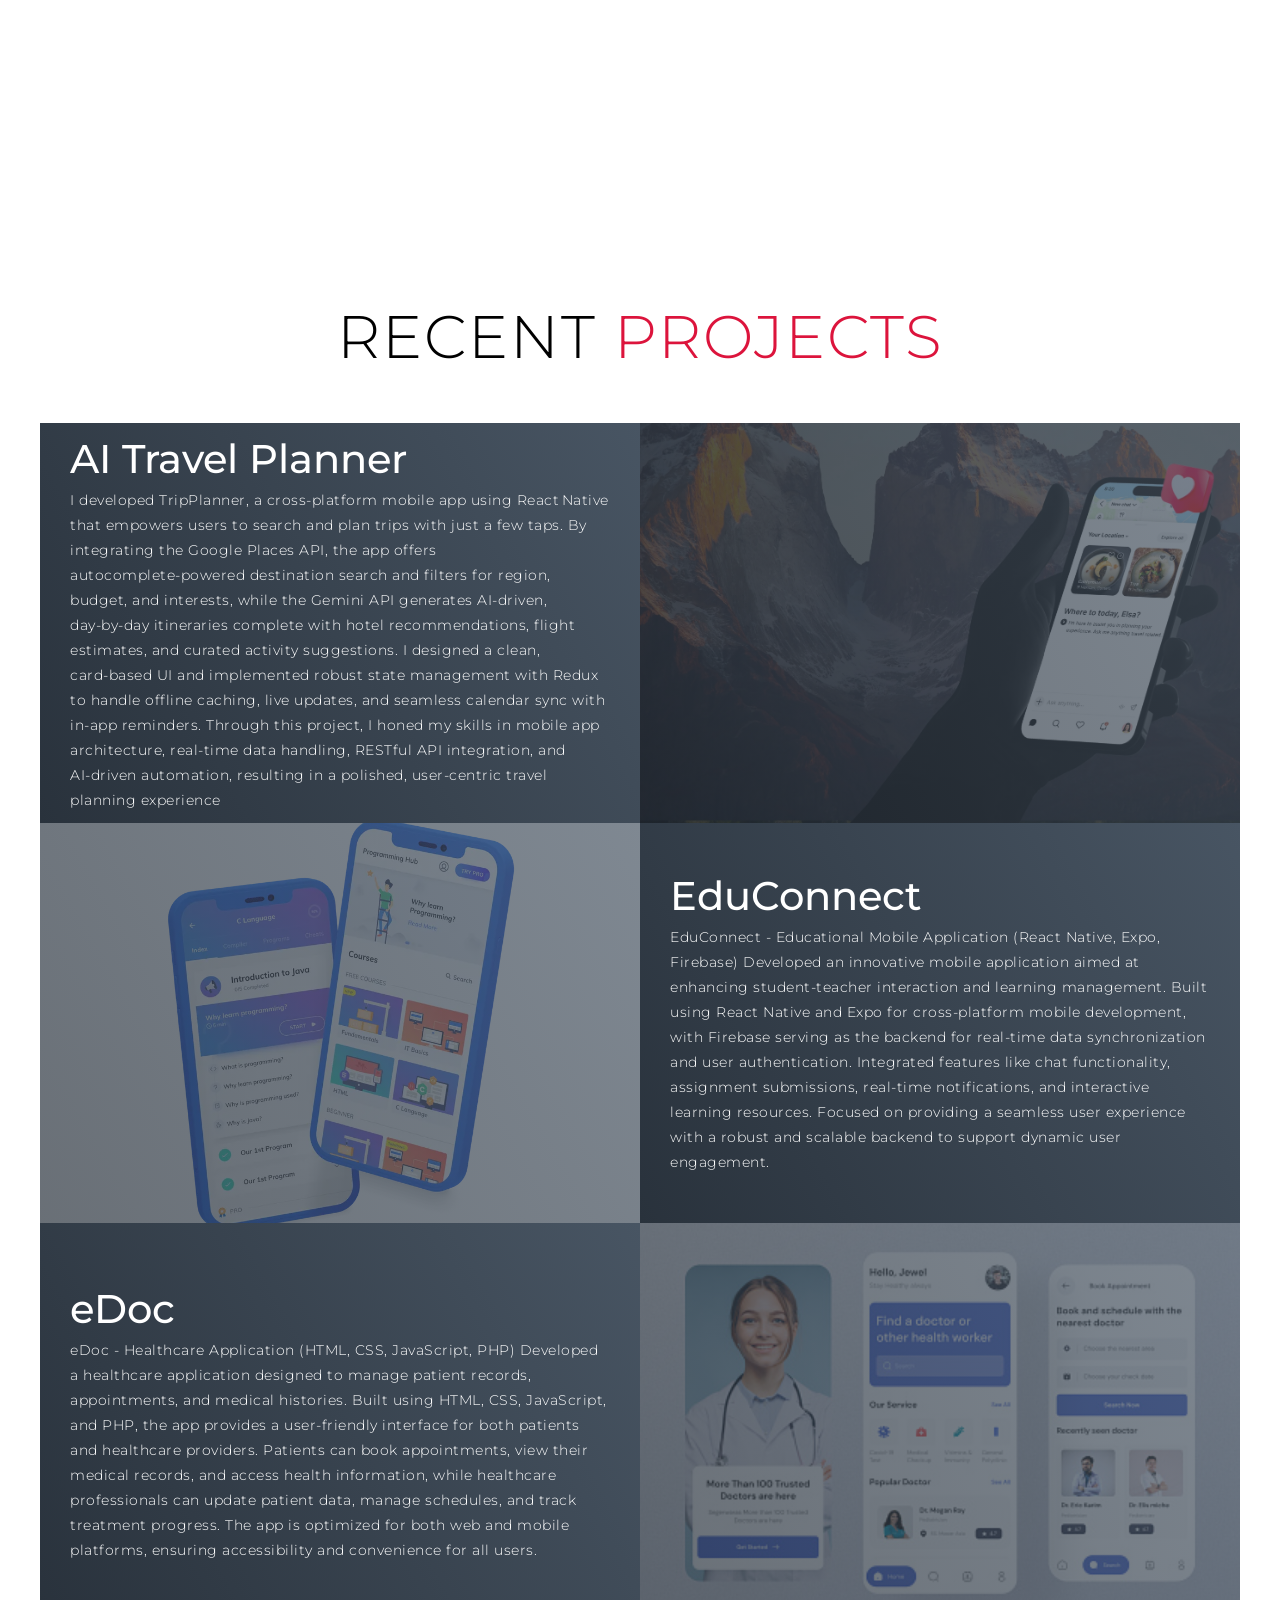
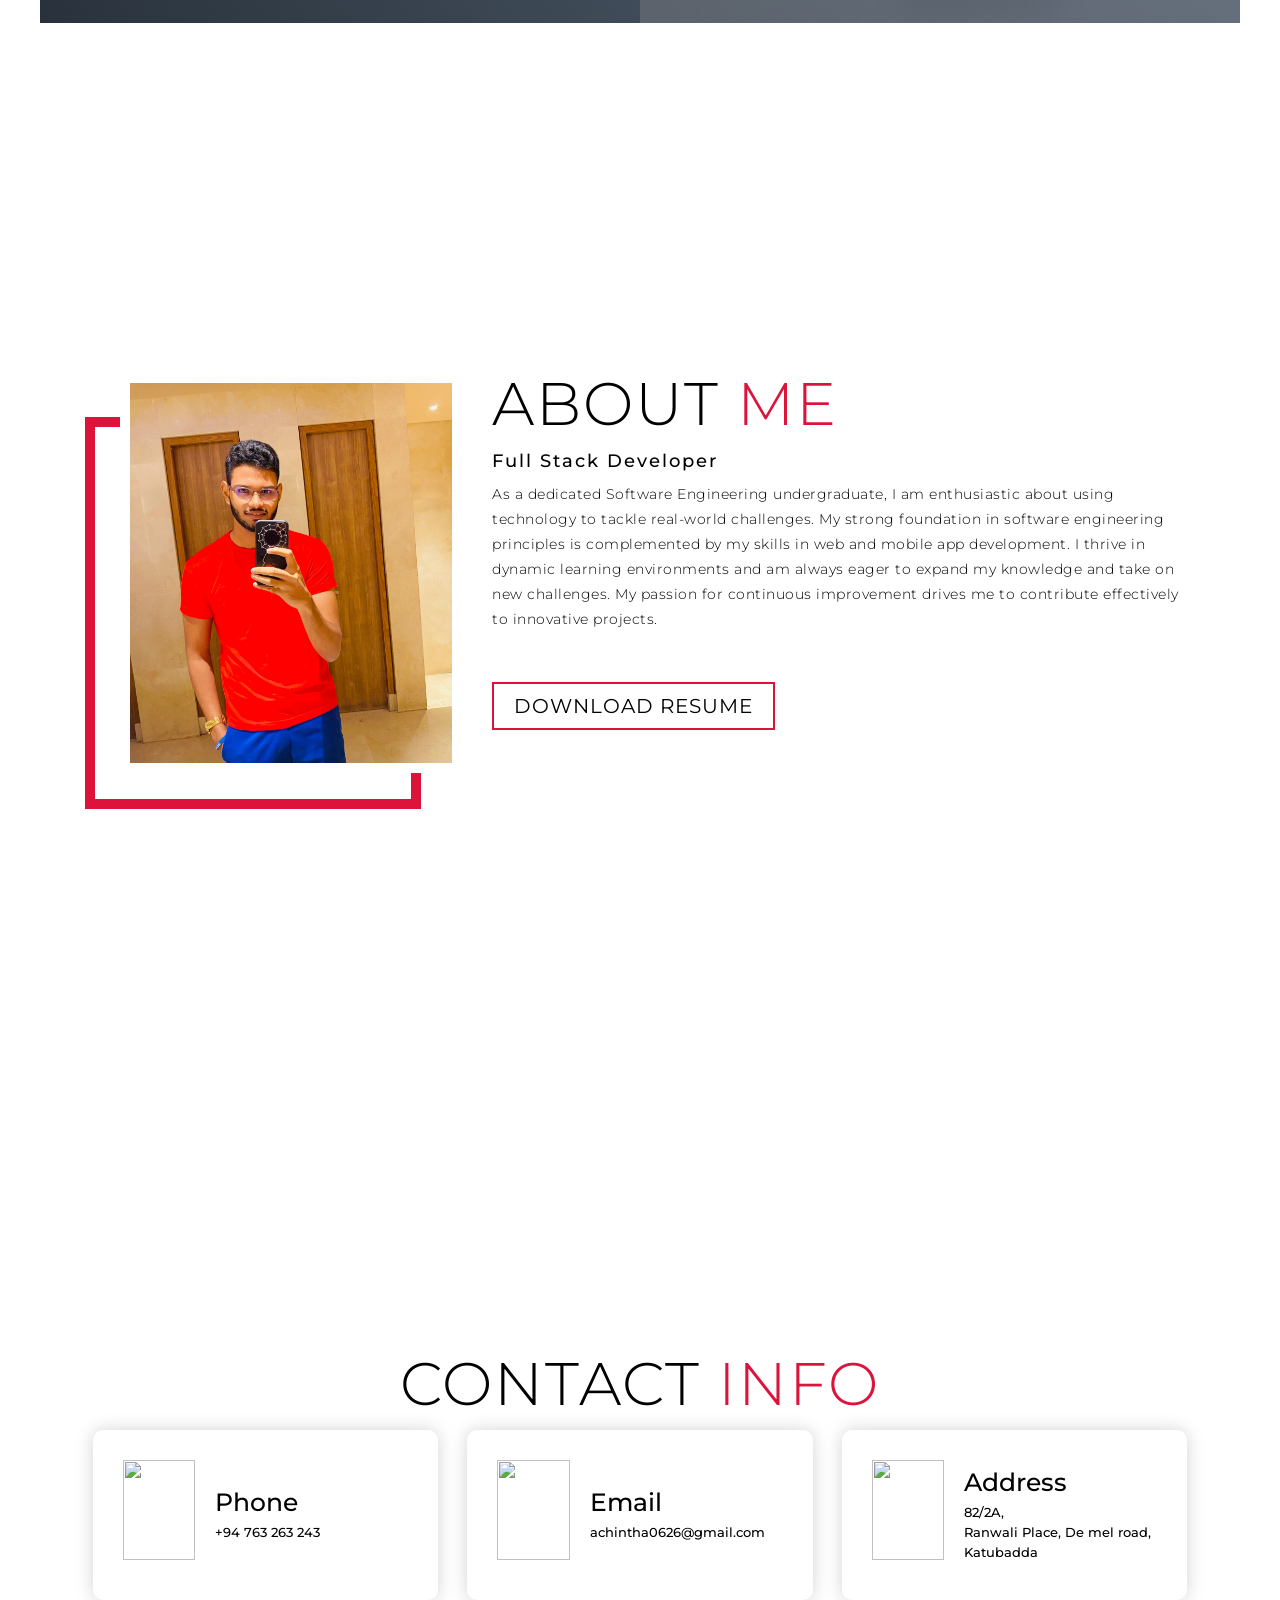
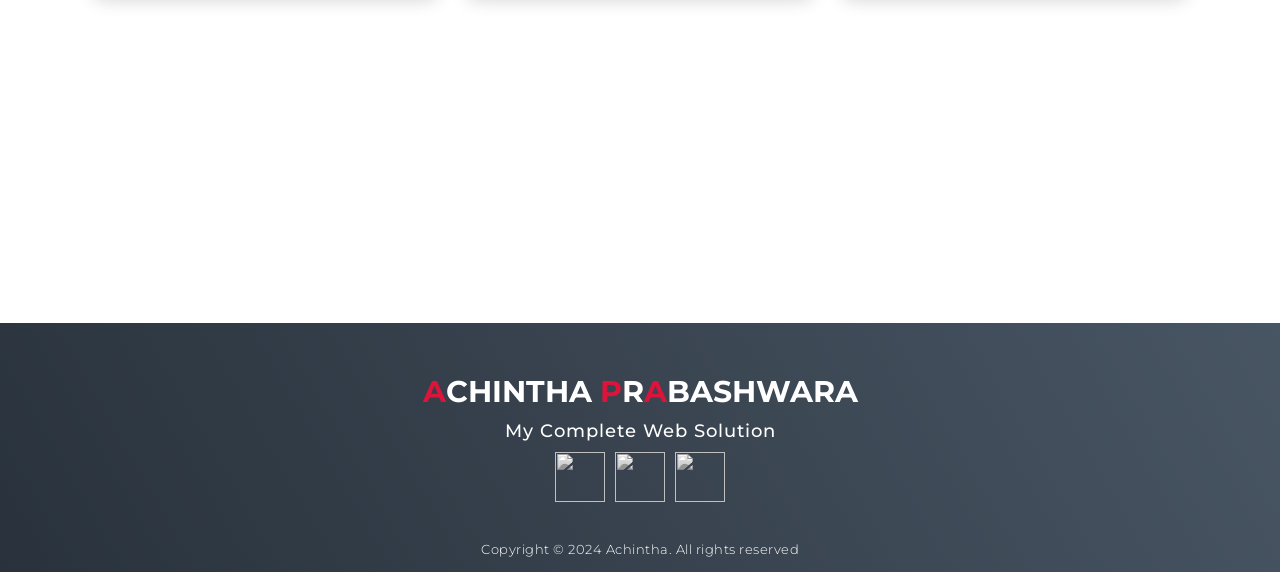
==== commit 4c92021a: "update" ====
--- a/index.html
+++ b/index.html
@@ -72,16 +72,25 @@
       <div class="all-projects">
         <div class="project-item">
           <div class="project-info">
-            <h1><a href="https://github.com/Achintha0626/Fully-Functional-Shopping-mall-Application.git"style="color: white;" >ShoppingEye</a></h1>
-            
-            <p>ShoppingEye - Tourism Management Web Application(Spring Boot - Java , Angular ,MySQL)
-              Collaborated with a team to develop a web application for tourism management, featuring a freelance work model
-              for tour guides and drivers. Utilized Spring Boot (Java) for the backend, MySQL for the database, and Angular for
-              the frontend. Implemented advanced security features using Spring Framework’s web configurations and security
-              protocols to ensure data integrity and user protection.</p>
-          </div>
-          <div class="project-img">
-            <img src="./img/shoppingmall.webp" alt="img">
+
+            <div class="project-item">
+          <div class="project-info">
+            <h1><a href="https://github.com/Pamuthu-De-Silva/Real-Estate-Agency"style="color: white;" >Jobify</a></h1>
+            
+            <p>Jobify - Job Search Tracker Application (MERN Stack)
+                Developed a job search tracking application that helps users monitor their job application progress throughout the month. Built using the MERN stack (MongoDB, Express, React, Node.js), Jobify allows users to log and track the number of job applications they’ve sent each month, keeping detailed records of each application’s status. Features include the ability to set reminders, track responses, and manage application deadlines. Employers and job seekers can also update application statuses, while users can view insightful analytics on their job search progress. The app aims to streamline the job application process, helping users stay organized and motivated during their search..</p>
+          </div>
+          <div class="project-img">
+            <img src="./img/jobify.png" alt="img">
+          </div>
+        </div>
+
+            <h1><a href="https://github.com/Achintha0626/AI-Travel-Planner.git"style="color: white;" >AI Travel Planner </a></h1>
+            
+            <p> I developed TripPlanner, a cross‑platform mobile app using React Native that empowers users to search and plan trips with just a few taps. By integrating the Google Places API, the app offers autocomplete‑powered destination search and filters for region, budget, and interests, while the Gemini API generates AI‑driven, day‑by‑day itineraries complete with hotel recommendations, flight estimates, and curated activity suggestions. I designed a clean, card‑based UI and implemented robust state management with Redux to handle offline caching, live updates, and seamless calendar sync with in‑app reminders. Through this project, I honed my skills in mobile app architecture, real‑time data handling, RESTful API integration, and AI‑driven automation, resulting in a polished, user‑centric travel planning experience</p>
+          </div>
+          <div class="project-img">
+            <img src="./img/ai-travel.webp" alt="img">
           </div>
         </div>
         <div class="project-item">
@@ -97,17 +106,7 @@
           </div>
         </div>
 
-        <div class="project-item">
-          <div class="project-info">
-            <h1><a href="https://github.com/Pamuthu-De-Silva/Real-Estate-Agency"style="color: white;" >Jobify</a></h1>
-            
-            <p>Jobify - Job Search Tracker Application (MERN Stack)
-                Developed a job search tracking application that helps users monitor their job application progress throughout the month. Built using the MERN stack (MongoDB, Express, React, Node.js), Jobify allows users to log and track the number of job applications they’ve sent each month, keeping detailed records of each application’s status. Features include the ability to set reminders, track responses, and manage application deadlines. Employers and job seekers can also update application statuses, while users can view insightful analytics on their job search progress. The app aims to streamline the job application process, helping users stay organized and motivated during their search..</p>
-          </div>
-          <div class="project-img">
-            <img src="./img/jobify.png" alt="img">
-          </div>
-        </div>
+        
 
         <div class="project-item">
           <div class="project-info">
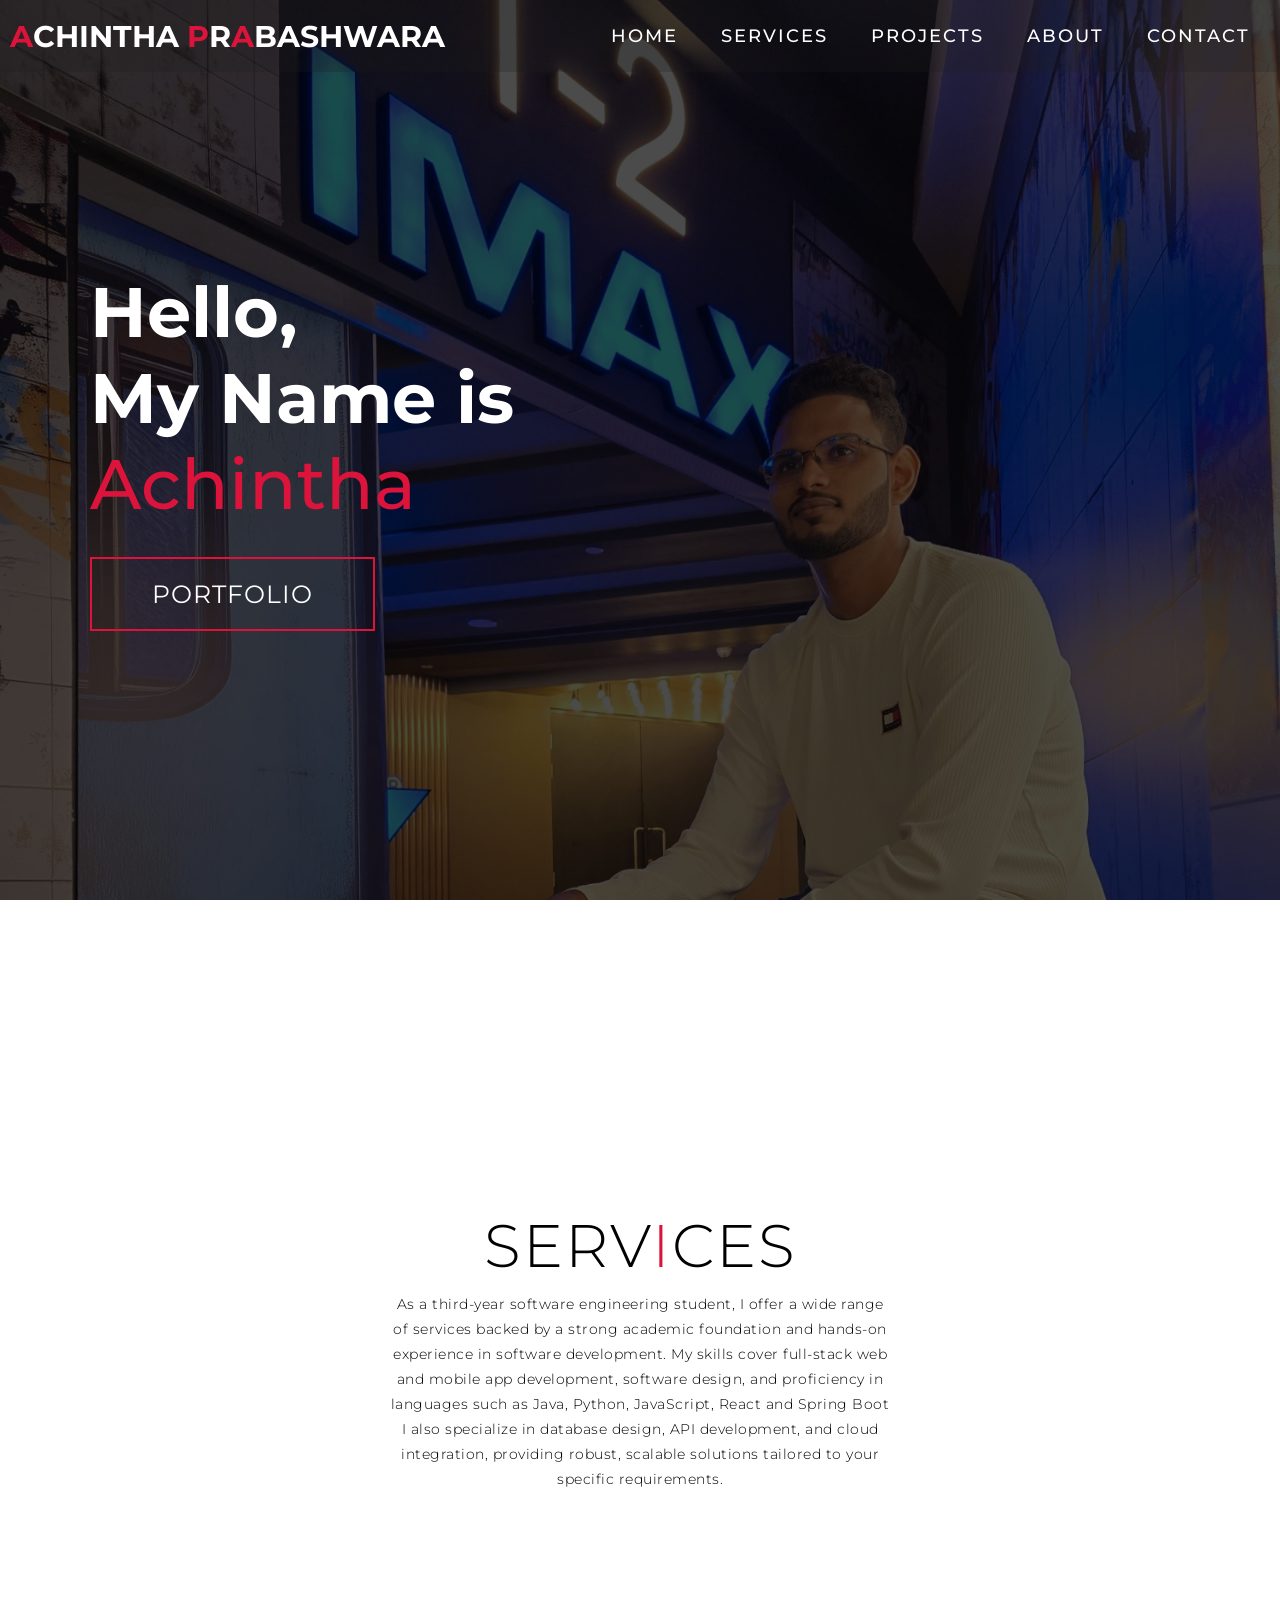
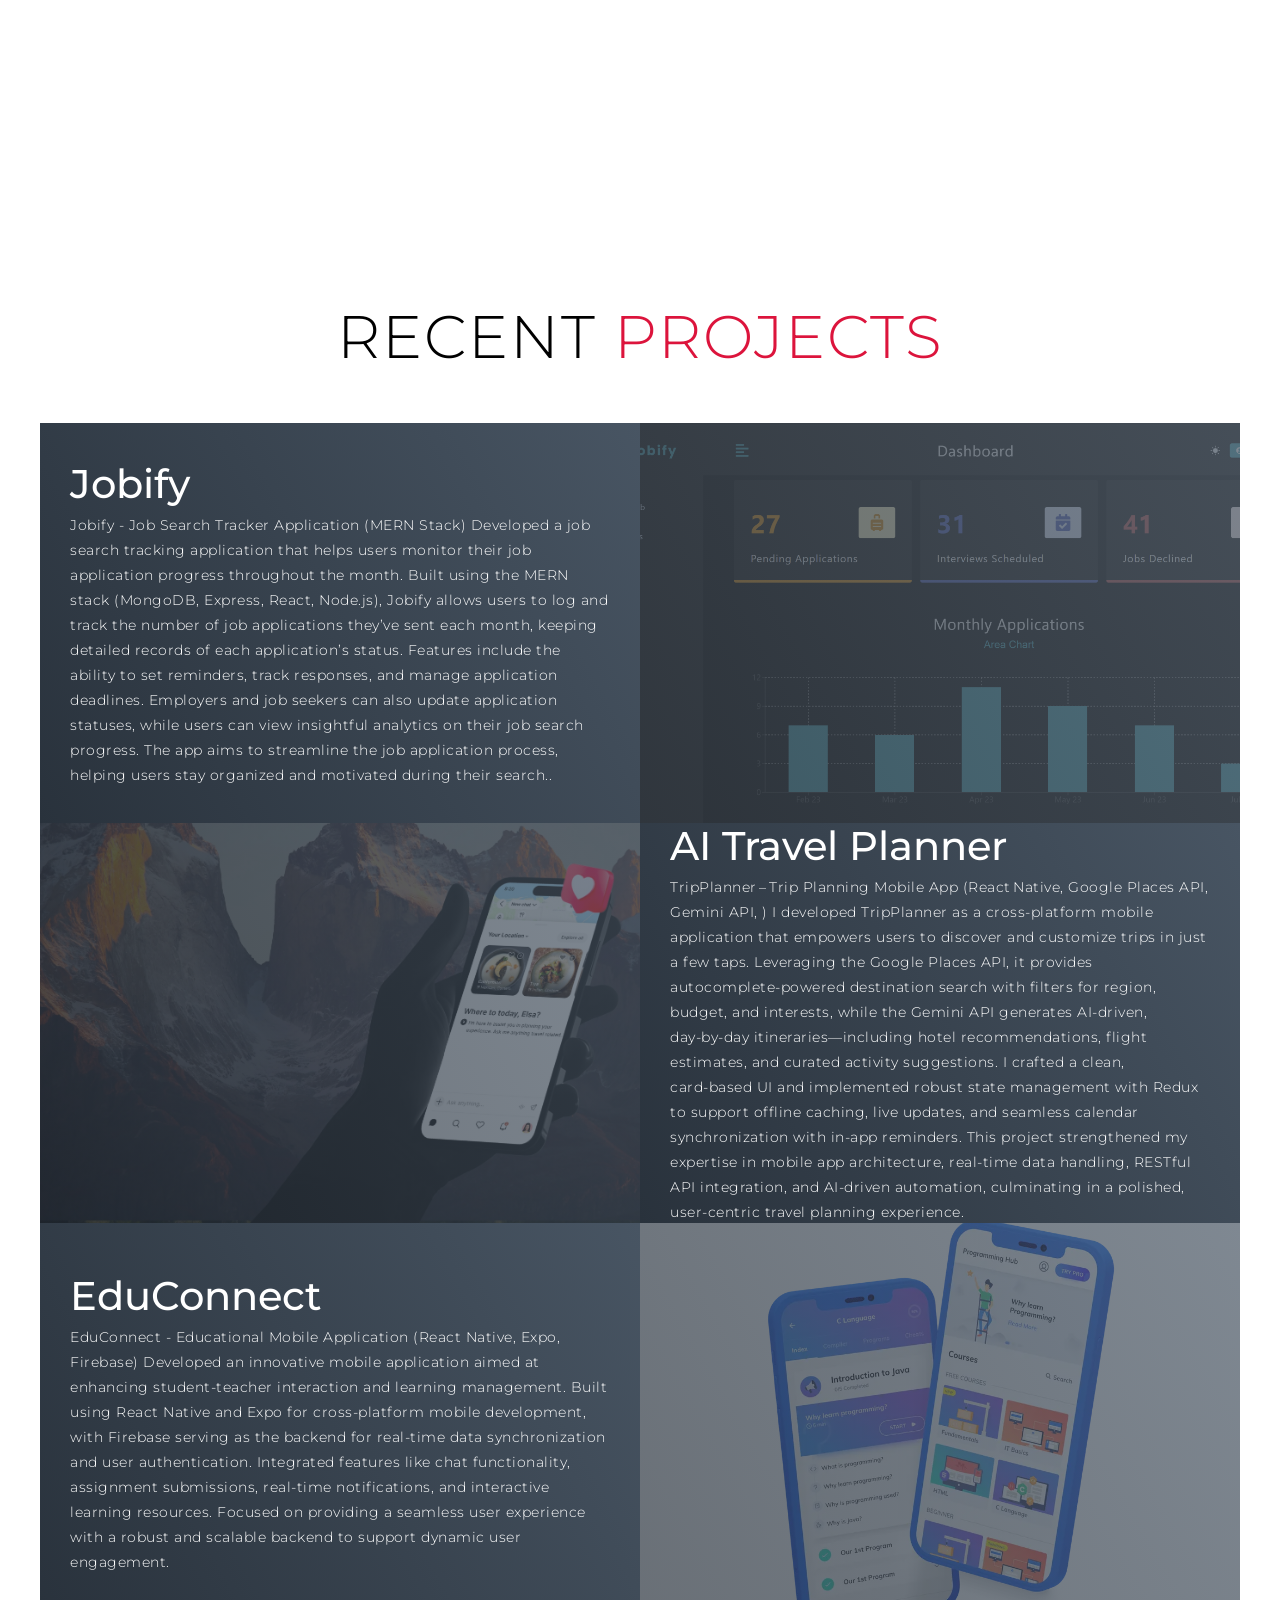
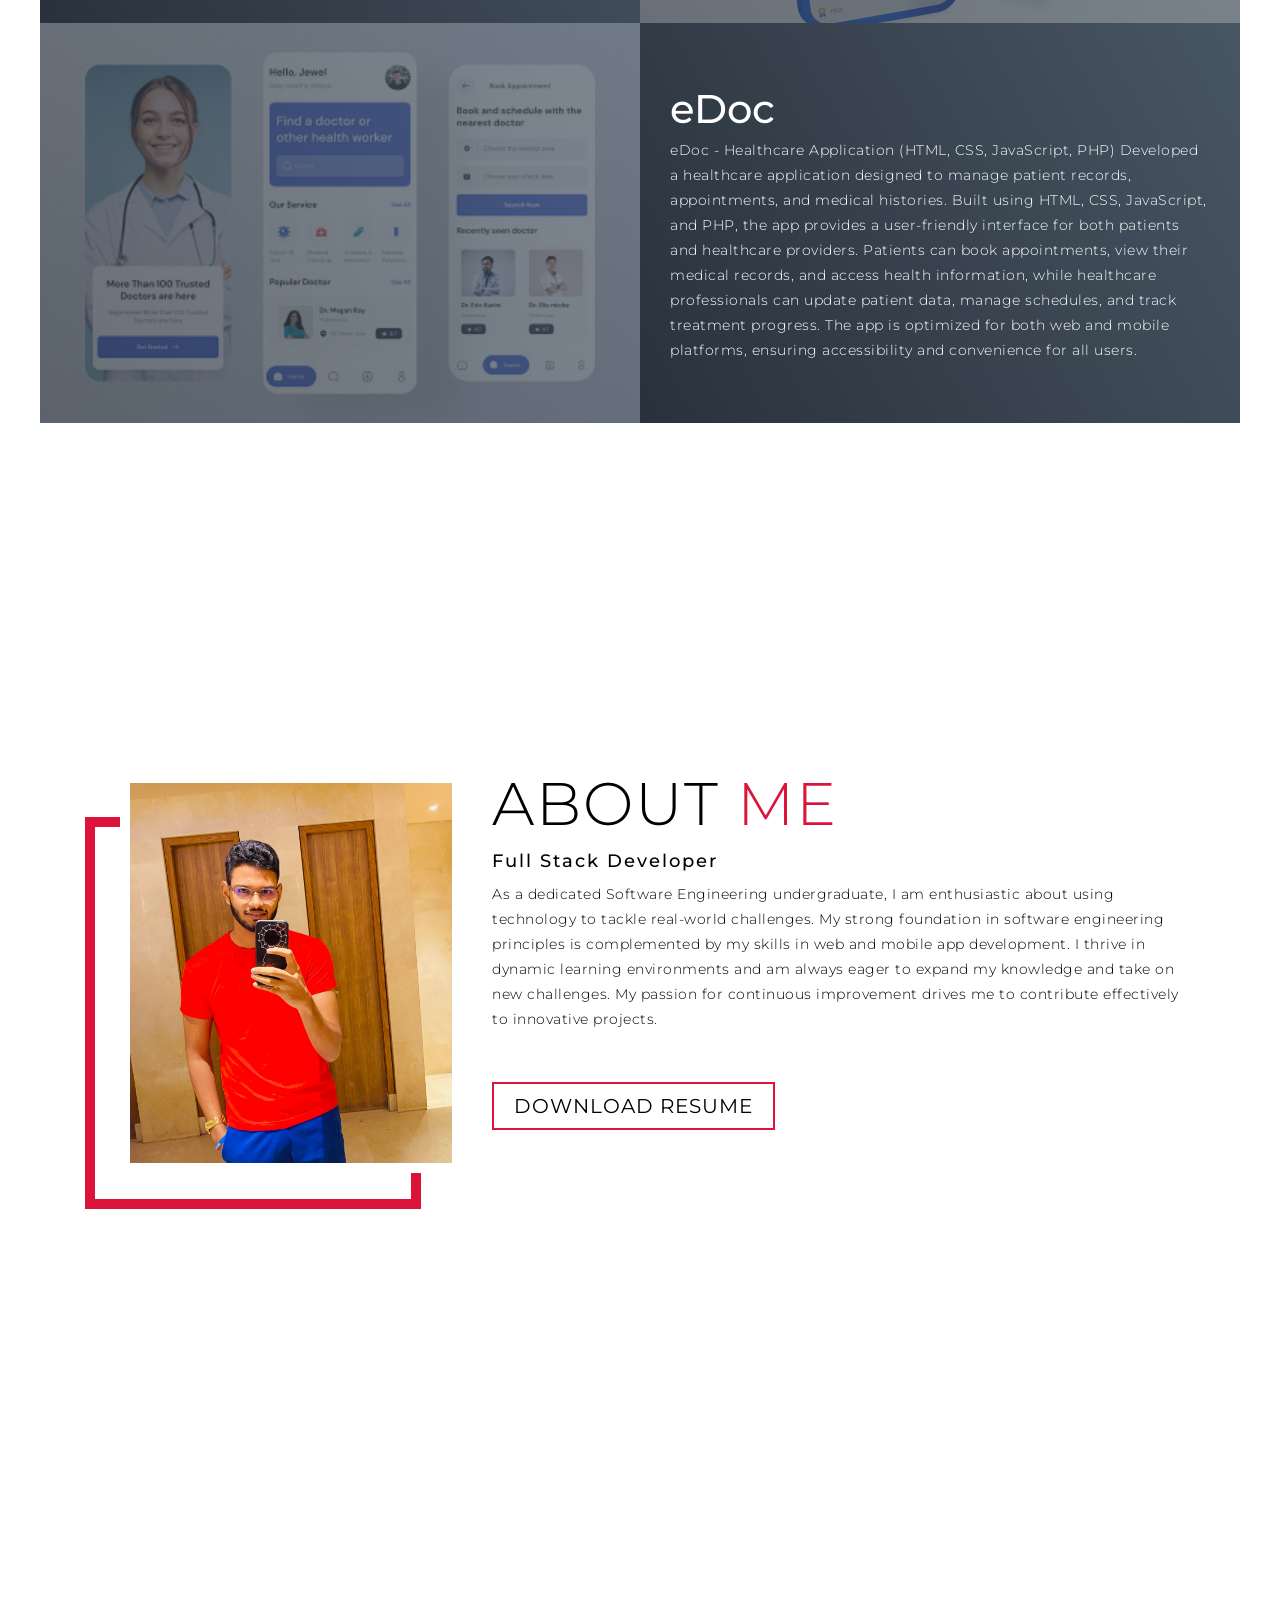
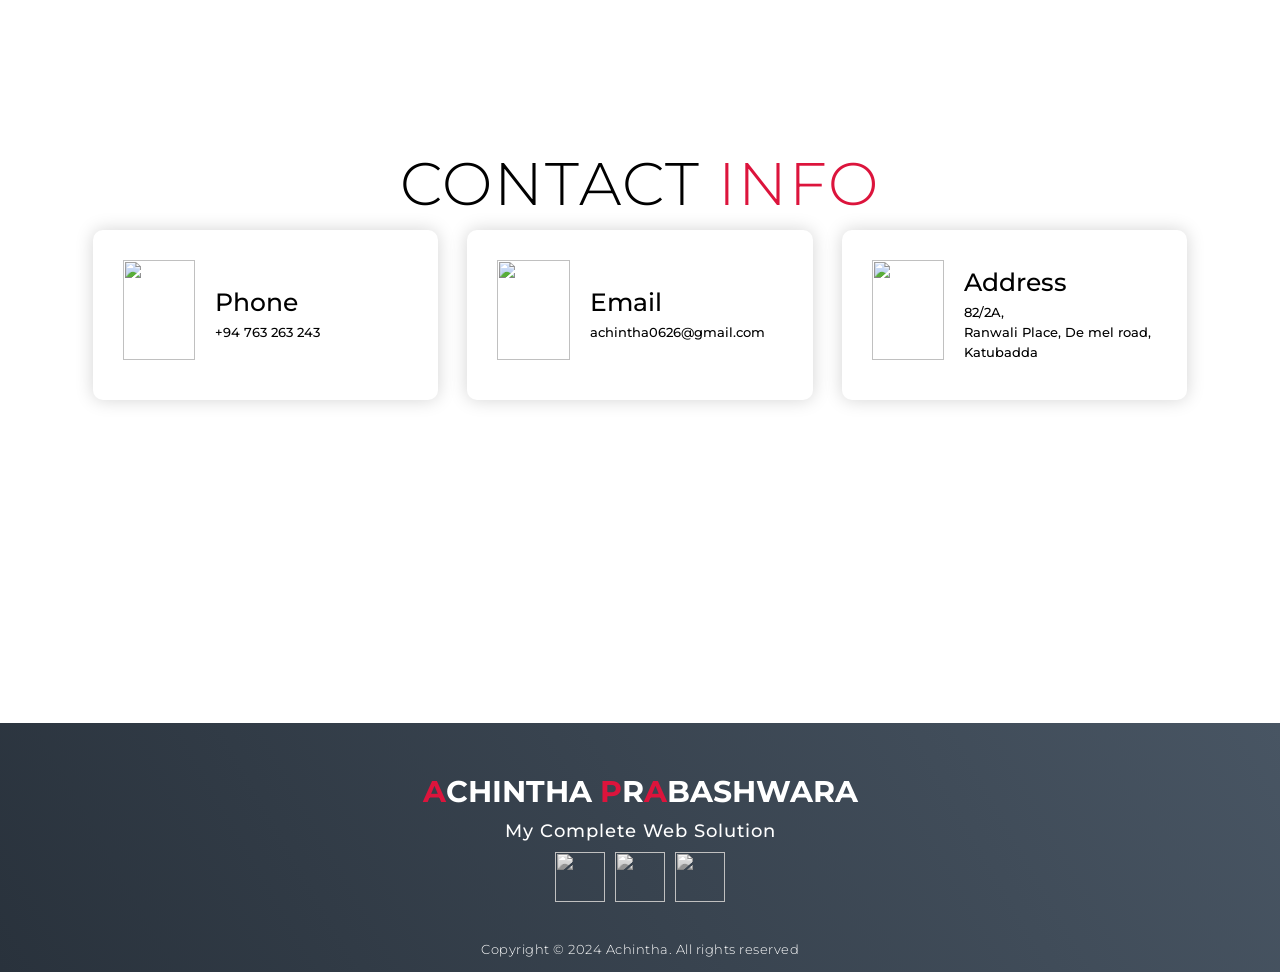
==== commit 27d61254: "update" ====
--- a/index.html
+++ b/index.html
@@ -70,12 +70,10 @@
         <h1 class="section-title">Recent <span>Projects</span></h1>
       </div>
       <div class="all-projects">
-        <div class="project-item">
-          <div class="project-info">
-
-            <div class="project-item">
-          <div class="project-info">
-            <h1><a href="https://github.com/Pamuthu-De-Silva/Real-Estate-Agency"style="color: white;" >Jobify</a></h1>
+
+         <div class="project-item">
+          <div class="project-info">
+            <h1><a href="https://github.com/Achintha0626/Jobify-Job-Tracking-Full-Stack-Application.git"style="color: white;" >Jobify</a></h1>
             
             <p>Jobify - Job Search Tracker Application (MERN Stack)
                 Developed a job search tracking application that helps users monitor their job application progress throughout the month. Built using the MERN stack (MongoDB, Express, React, Node.js), Jobify allows users to log and track the number of job applications they’ve sent each month, keeping detailed records of each application’s status. Features include the ability to set reminders, track responses, and manage application deadlines. Employers and job seekers can also update application statuses, while users can view insightful analytics on their job search progress. The app aims to streamline the job application process, helping users stay organized and motivated during their search..</p>
@@ -85,14 +83,20 @@
           </div>
         </div>
 
+
+         <div class="project-item">
+          <div class="project-info">
             <h1><a href="https://github.com/Achintha0626/AI-Travel-Planner.git"style="color: white;" >AI Travel Planner </a></h1>
             
-            <p> I developed TripPlanner, a cross‑platform mobile app using React Native that empowers users to search and plan trips with just a few taps. By integrating the Google Places API, the app offers autocomplete‑powered destination search and filters for region, budget, and interests, while the Gemini API generates AI‑driven, day‑by‑day itineraries complete with hotel recommendations, flight estimates, and curated activity suggestions. I designed a clean, card‑based UI and implemented robust state management with Redux to handle offline caching, live updates, and seamless calendar sync with in‑app reminders. Through this project, I honed my skills in mobile app architecture, real‑time data handling, RESTful API integration, and AI‑driven automation, resulting in a polished, user‑centric travel planning experience</p>
+            <p>TripPlanner – Trip Planning Mobile App (React Native, Google Places API, Gemini API, )
+I developed TripPlanner as a cross‑platform mobile application that empowers users to discover and customize trips in just a few taps. Leveraging the Google Places API, it provides autocomplete‑powered destination search with filters for region, budget, and interests, while the Gemini API generates AI‑driven, day‑by‑day itineraries—including hotel recommendations, flight estimates, and curated activity suggestions. I crafted a clean, card‑based UI and implemented robust state management with Redux to support offline caching, live updates, and seamless calendar synchronization with in‑app reminders. This project strengthened my expertise in mobile app architecture, real‑time data handling, RESTful API integration, and AI‑driven automation, culminating in a polished, user‑centric travel planning experience.</p>
           </div>
           <div class="project-img">
             <img src="./img/ai-travel.webp" alt="img">
           </div>
         </div>
+
+       
         <div class="project-item">
           <div class="project-info">
             <h1><a href="https://github.com/Achintha0626/Education-Mobile-Application.git"style="color: white;" >EduConnect</a></h1>
@@ -106,8 +110,7 @@
           </div>
         </div>
 
-        
-
+       
         <div class="project-item">
           <div class="project-info">
             <h1><a href="https://github.com/Achintha0626/Health-care-Management-System.git"style="color: white;" >eDoc</a></h1>
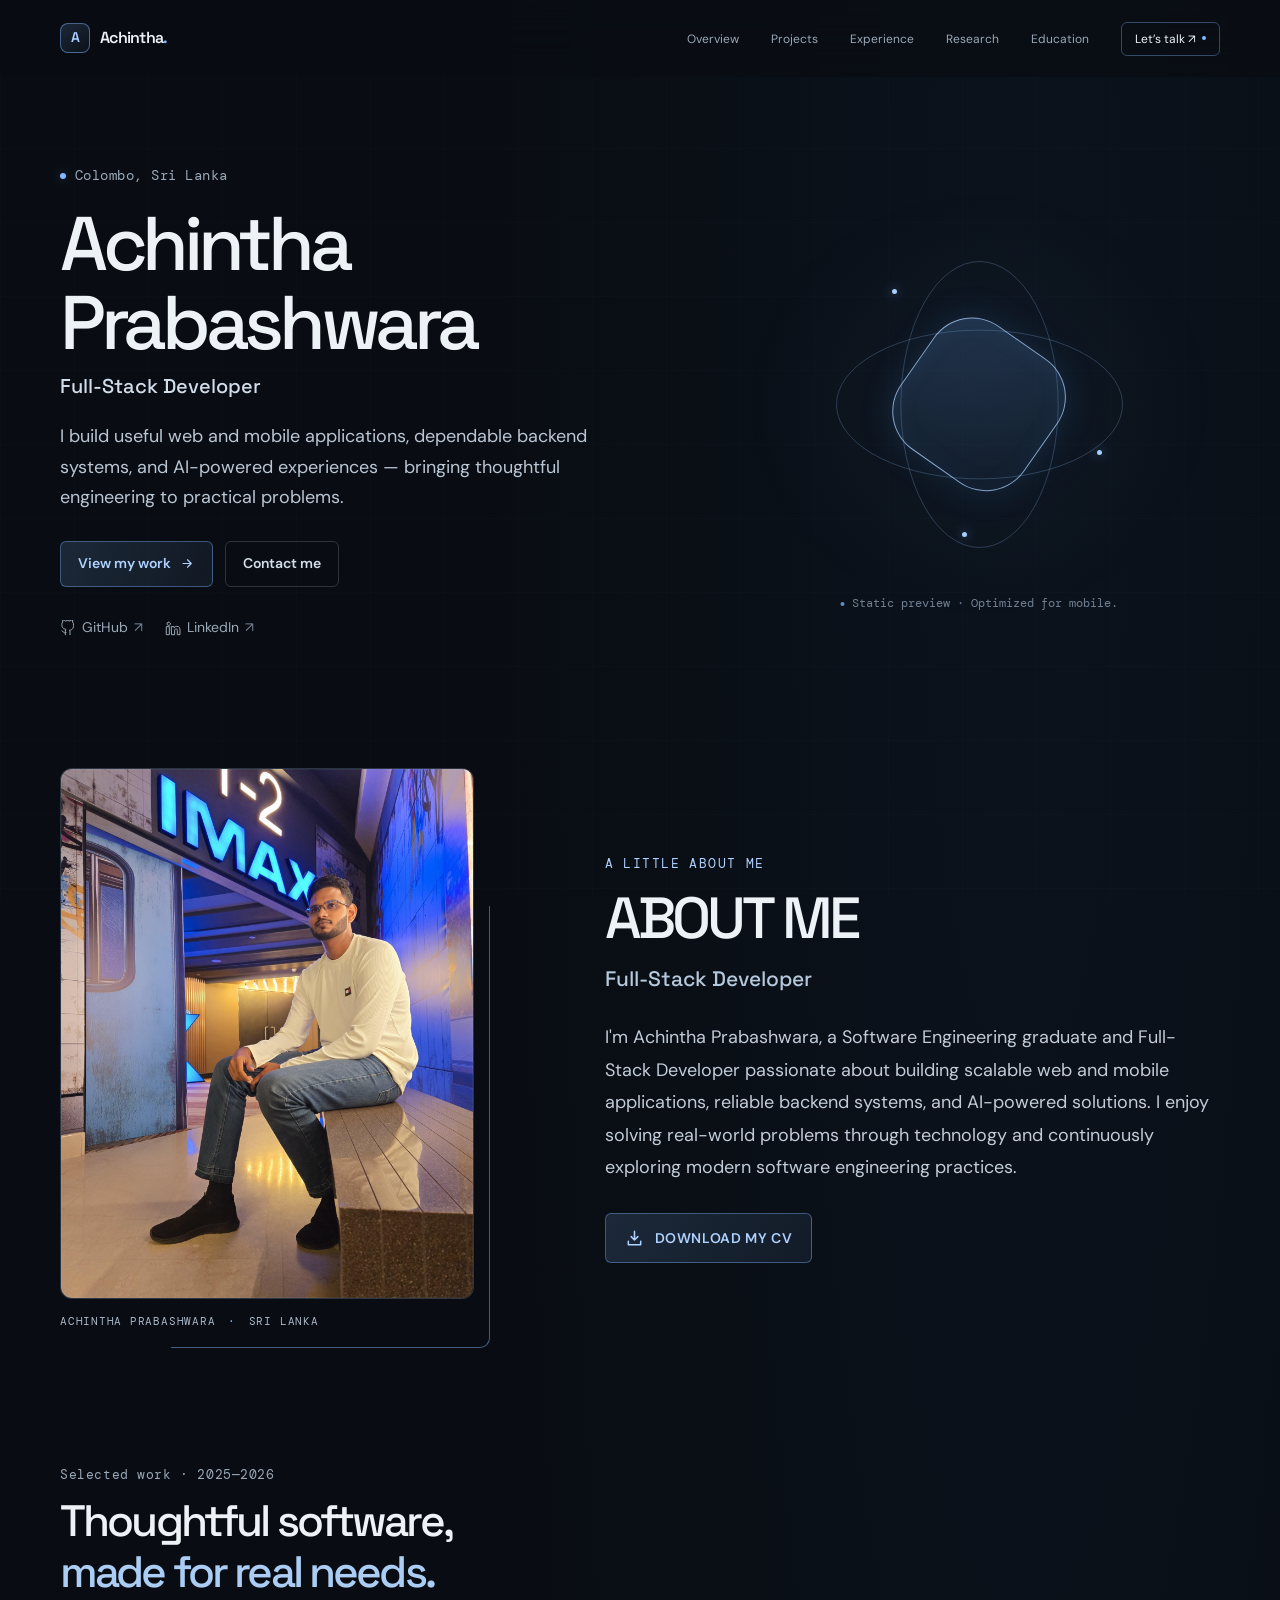
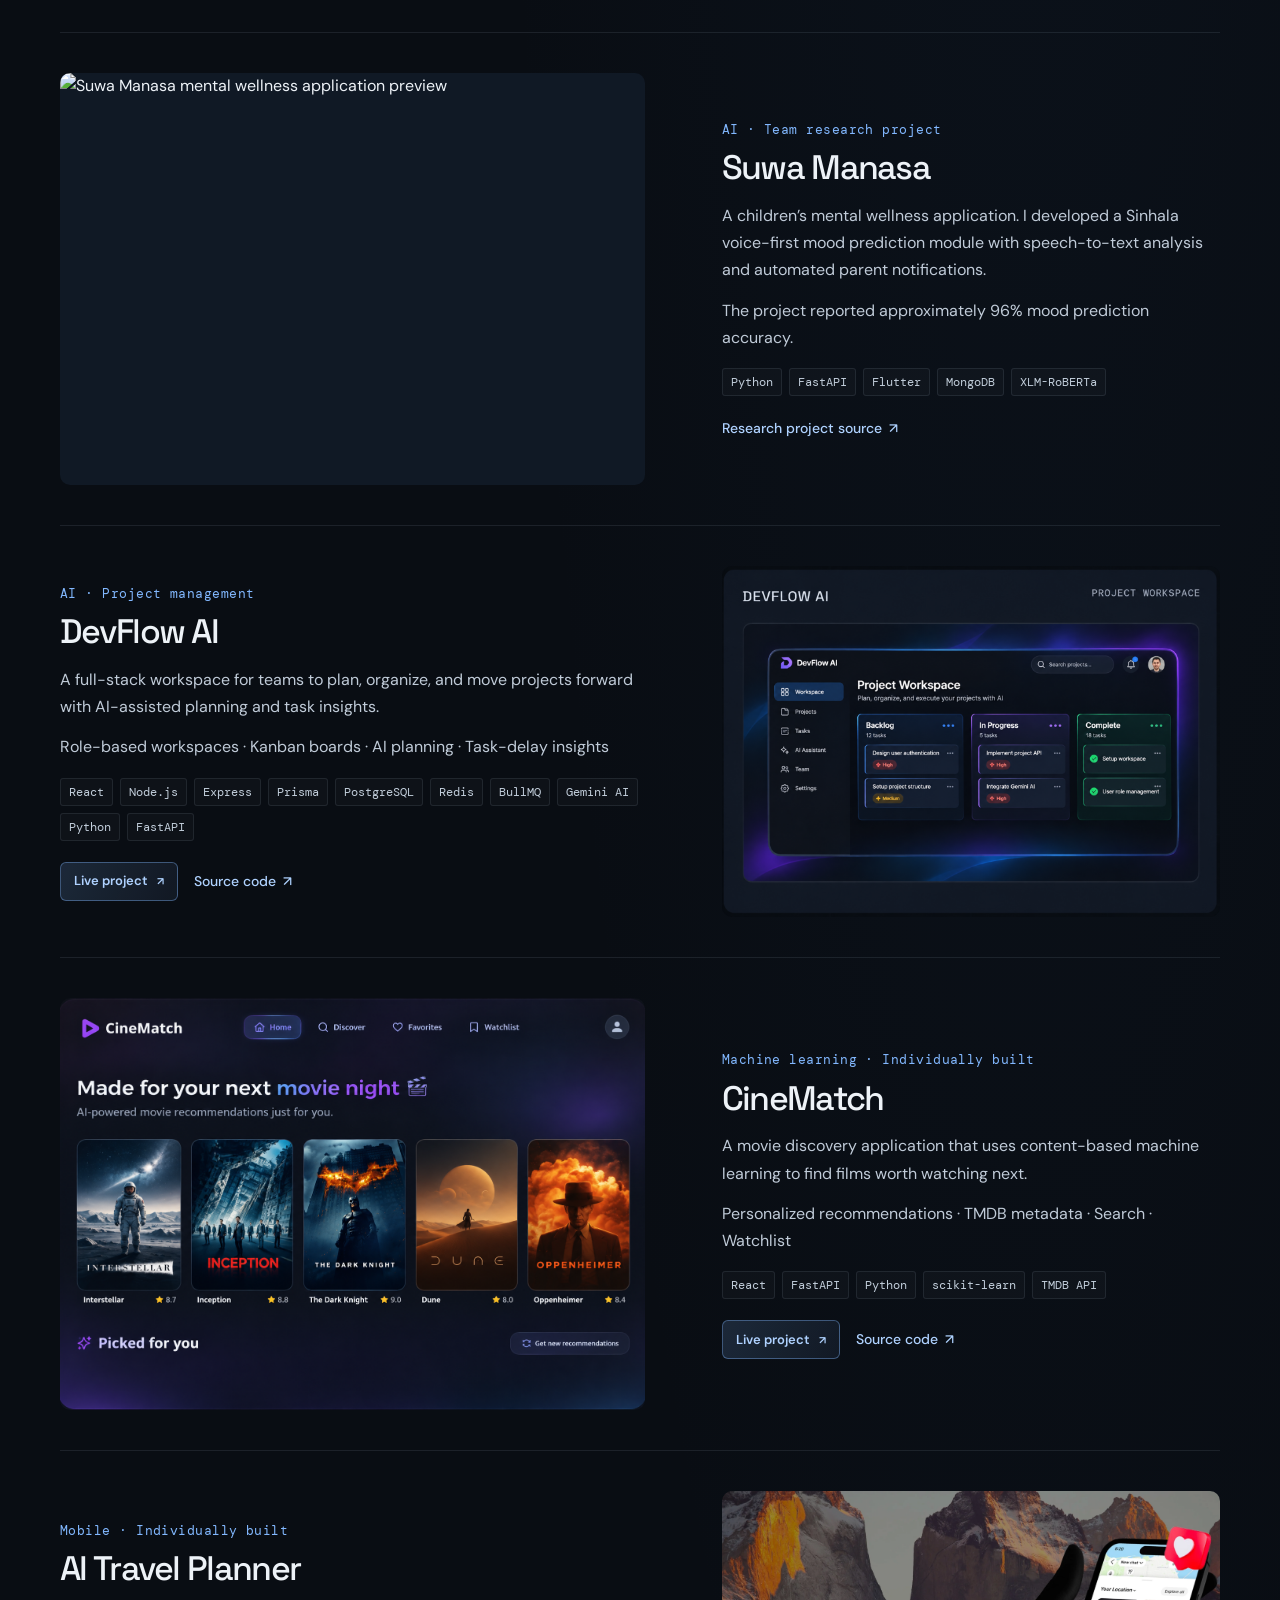
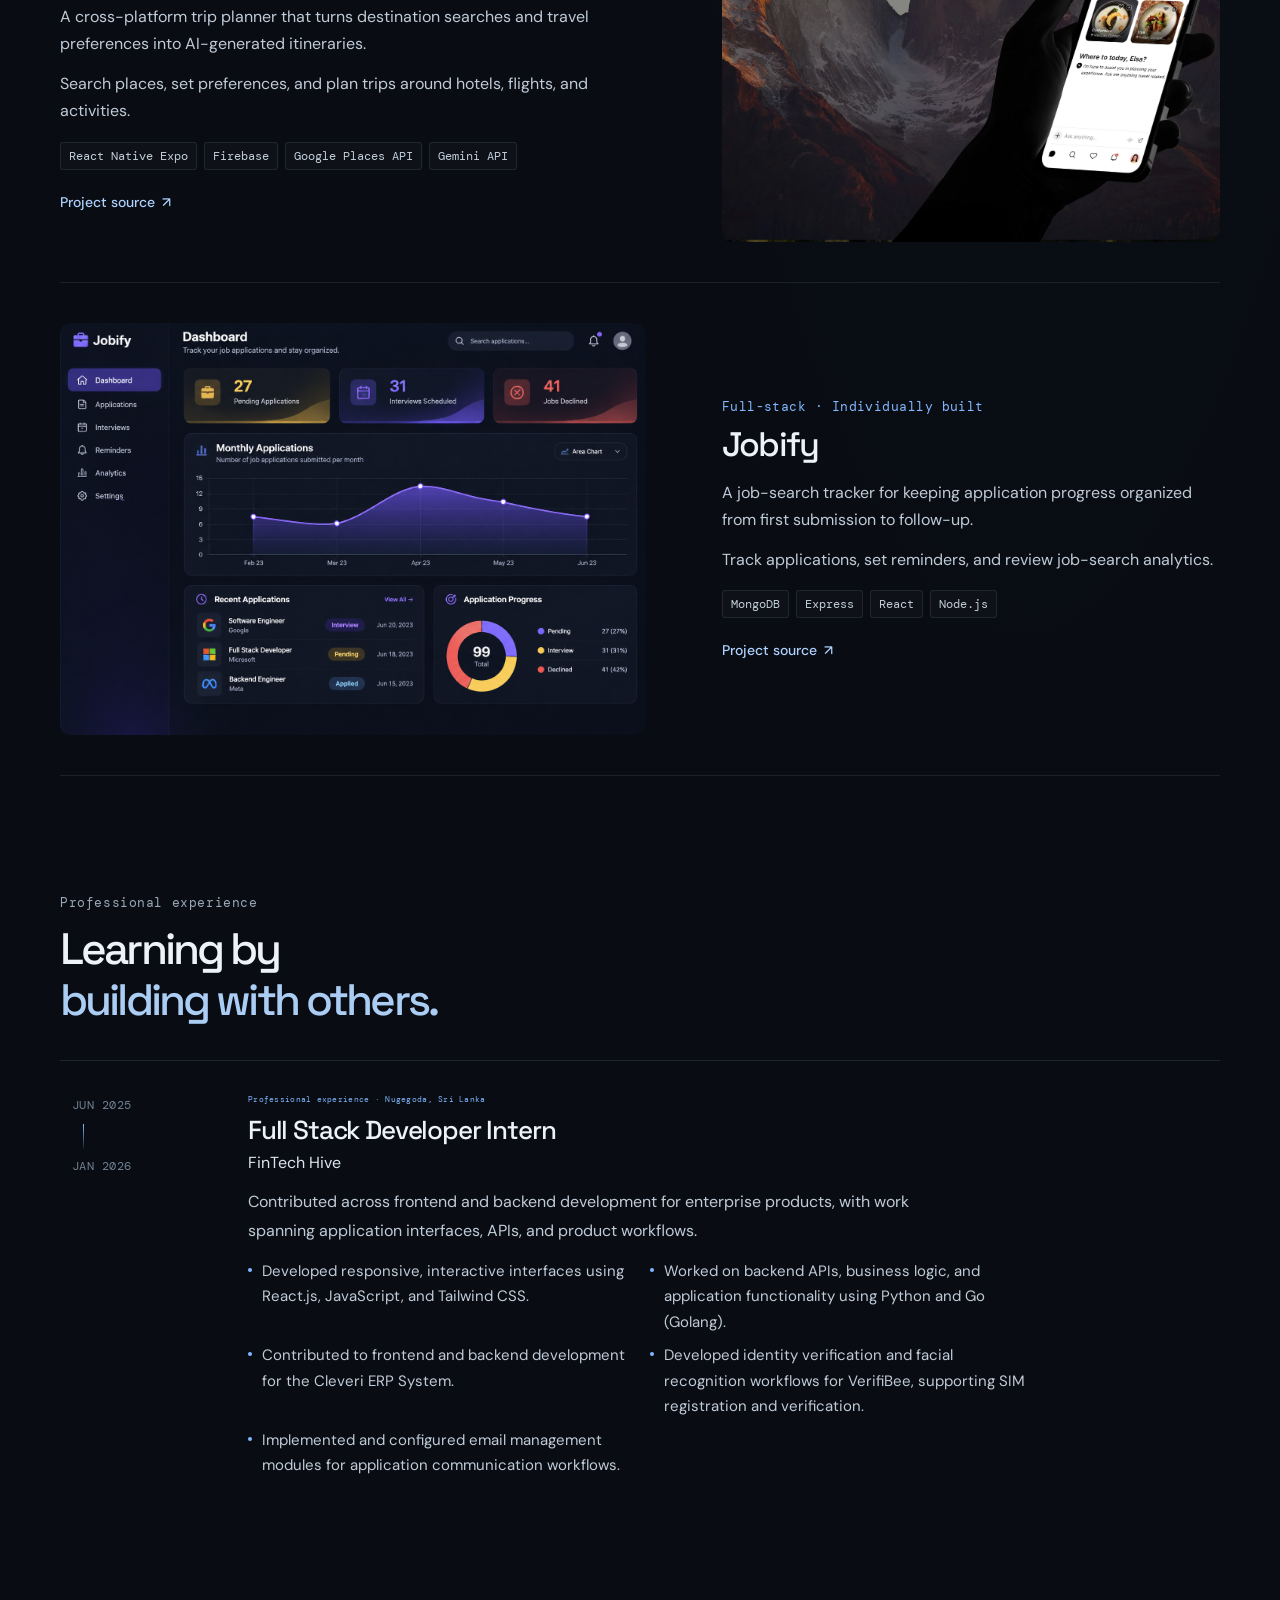
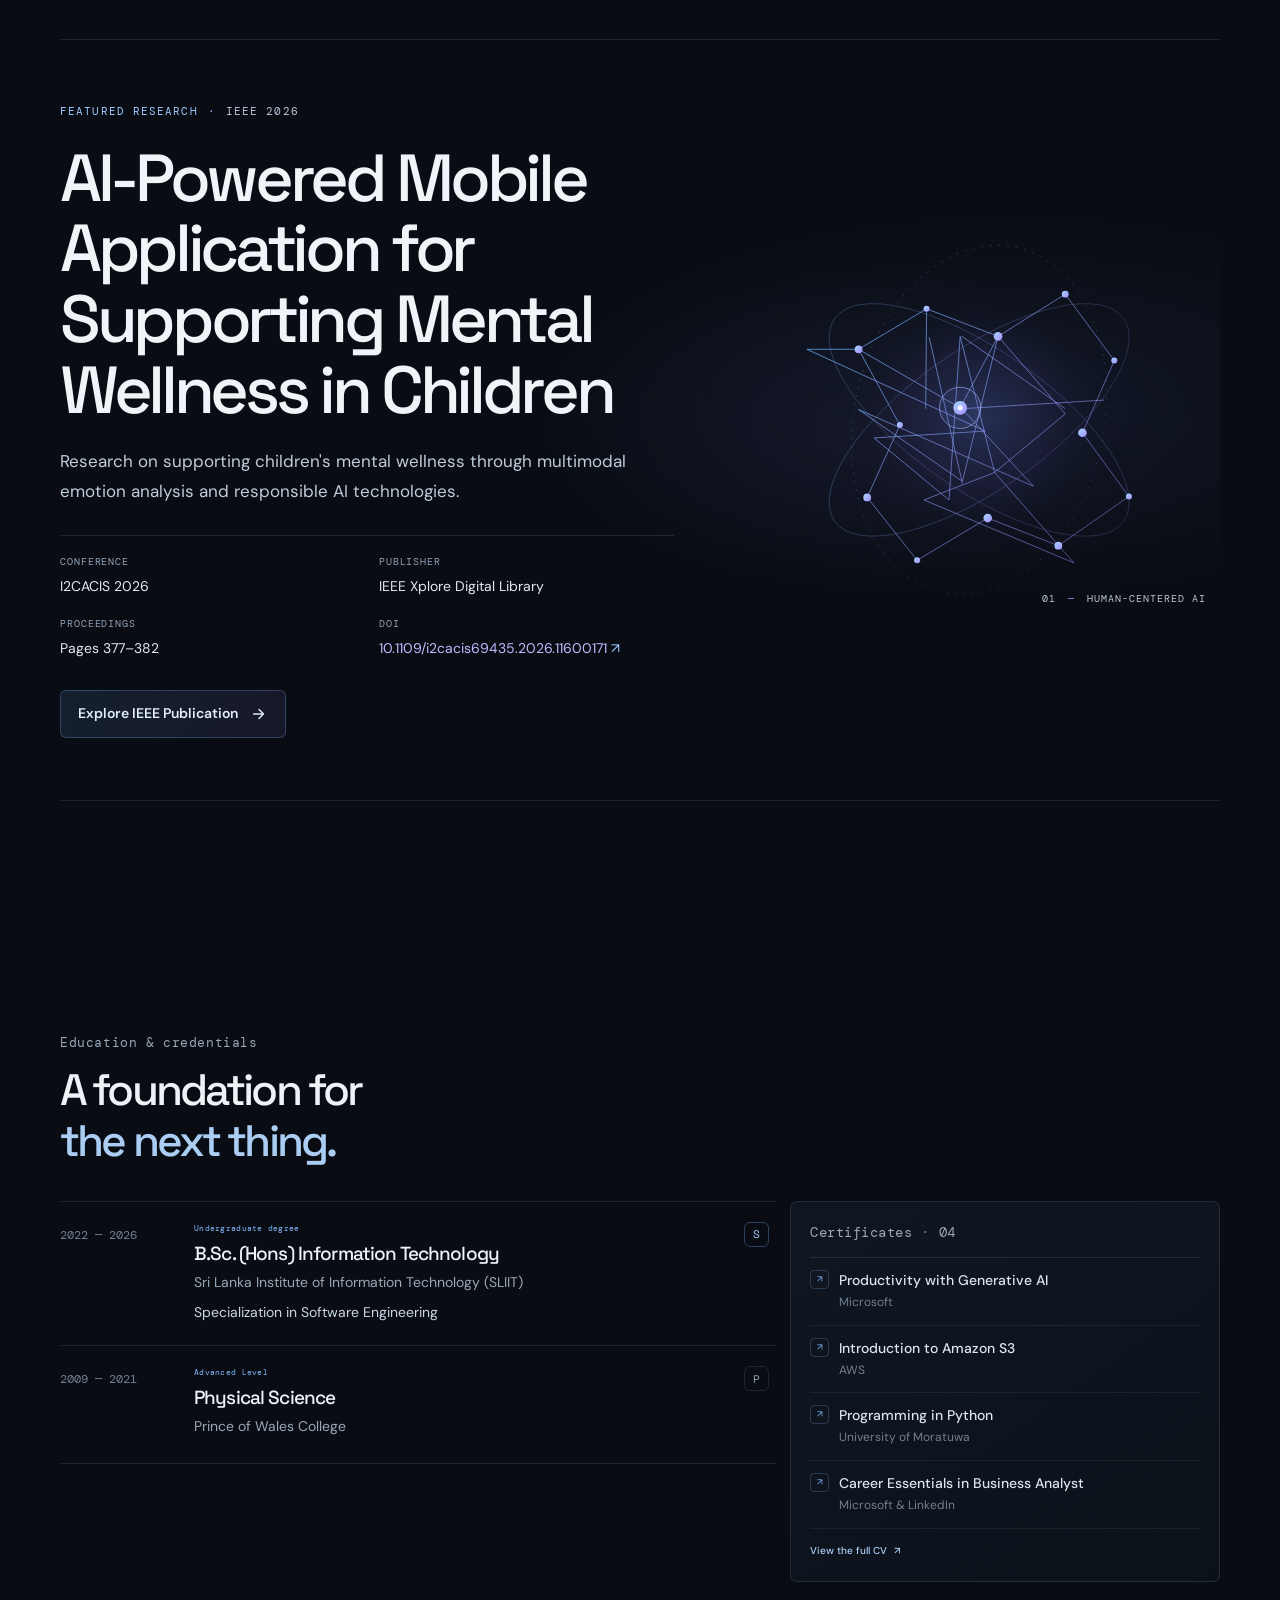
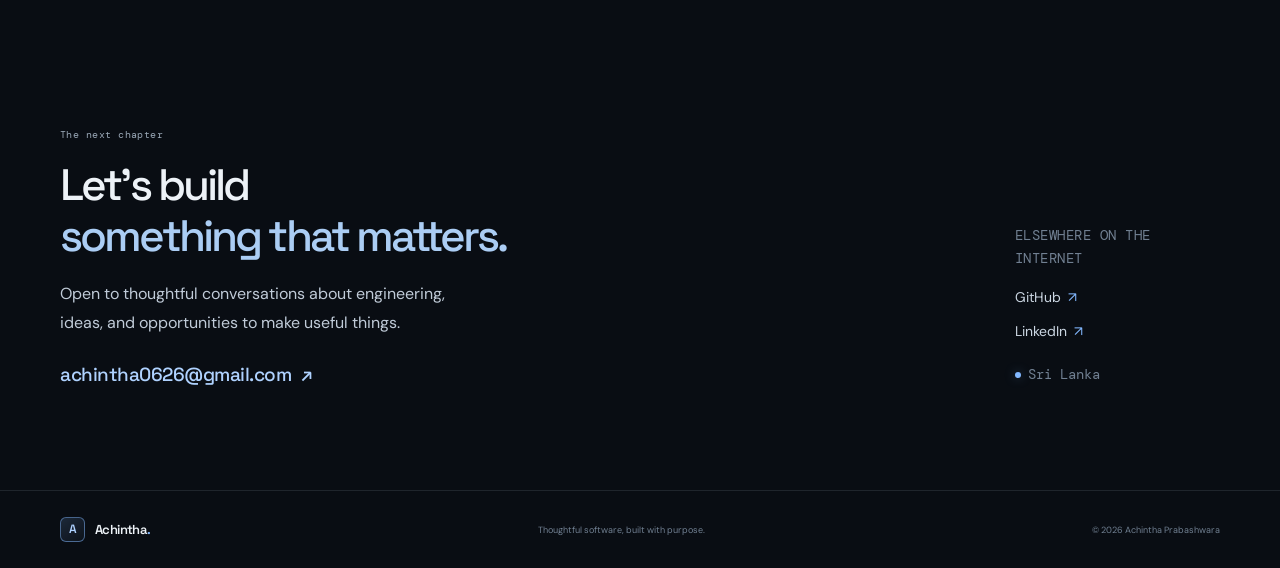
==== commit 3b805d7c: "feat: redesign portfolio with premium UI and Three.js animations" ====
--- a/index.html
+++ b/index.html
@@ -1,225 +1,384 @@
-<!DOCTYPE html>
+<!doctype html>
 <html lang="en">
-
-<head>
-  <meta charset="UTF-8">
-  <meta name="viewport" content="width=device-width, initial-scale=1.0">
-  <link rel="stylesheet" href="style.css">
-  <title>Achintha Prabashwara</title>
-</head>
-
-<body>
-  <!-- Header -->
-  <section id="header">
-    <div class="header container">
-      <div class="nav-bar">
-        <div class="brand">
-          <a href="#hero">
-            <h1><span>A</span>chintha <span>P</span>r<span>a</span>bashwara</h1>
+  <head>
+    <meta charset="UTF-8">
+    <meta name="viewport" content="width=device-width, initial-scale=1">
+    <meta name="theme-color" content="#090d13">
+    <meta name="description" content="Achintha Prabashwara is a Full-Stack Developer building practical web, mobile, and AI-powered applications.">
+    <link rel="canonical" href="https://achintha0626.github.io/My-Portfolio/">
+    <meta property="og:type" content="website">
+    <meta property="og:url" content="https://achintha0626.github.io/My-Portfolio/">
+    <meta property="og:title" content="Achintha Prabashwara — Full-Stack Developer">
+    <meta property="og:description" content="Software engineering, full-stack development, and practical AI-powered applications.">
+    <meta property="og:image" content="https://achintha0626.github.io/My-Portfolio/img/my5.jpg">
+    <meta name="twitter:card" content="summary_large_image">
+    <link rel="preconnect" href="https://fonts.googleapis.com">
+    <link rel="preconnect" href="https://fonts.gstatic.com" crossorigin>
+    <link href="https://fonts.googleapis.com/css2?family=DM+Mono:wght@400;500&amp;family=DM+Sans:wght@400;500;600;700&amp;family=Space+Grotesk:wght@400;500;600;700&amp;display=swap" rel="stylesheet">
+    <link rel="stylesheet" href="style.css">
+    <title>Achintha Prabashwara — Full-Stack Developer</title>
+  </head>
+  <body>
+    <a class="skip-link" href="#main">Skip to content</a>
+
+    <header class="site-header">
+      <nav class="nav-shell" aria-label="Main navigation">
+        <a class="wordmark" href="#home" aria-label="Achintha Prabashwara, home">
+          <span class="wordmark-mark" aria-hidden="true">A</span>
+          <span>Achintha<span class="wordmark-dot">.</span></span>
+        </a>
+
+        <button class="menu-toggle" type="button" aria-label="Open navigation menu" aria-controls="primary-navigation" aria-expanded="false">
+          <span></span><span></span>
+        </button>
+
+        <ul class="nav-links" id="primary-navigation">
+          <li><a href="#overview" aria-current="location">Overview</a></li>
+          <li><a href="#featured">Projects</a></li>
+          <li><a href="#experience">Experience</a></li>
+          <li><a href="#research">Research</a></li>
+          <li><a href="#education">Education</a></li>
+          <li><a class="nav-contact" href="#contact">Let’s talk <span aria-hidden="true">↗</span></a></li>
+        </ul>
+      </nav>
+    </header>
+
+    <main id="main">
+      <section class="overview section-shell" id="home" aria-labelledby="page-title">
+        <div class="hero-layout">
+          <div class="profile-content reveal">
+            <p class="card-eyebrow"><span class="availability-dot" aria-hidden="true"></span> Colombo, Sri Lanka</p>
+            <h1 id="page-title">Achintha<br><span>Prabashwara</span></h1>
+            <p class="hero-role">Full-Stack Developer</p>
+            <p class="profile-description">
+              I build useful web and mobile applications, dependable backend systems, and
+              AI-powered experiences — bringing thoughtful engineering to practical problems.
+            </p>
+            <div class="profile-actions">
+              <a class="button button-primary" href="#featured">
+                View my work
+                <svg aria-hidden="true" viewBox="0 0 20 20"><path d="M4 10h11m-5-5 5 5-5 5"></path></svg>
+              </a>
+              <a class="button button-subtle" href="#contact">Contact me</a>
+            </div>
+            <div class="profile-links" aria-label="Professional profiles">
+              <a href="https://github.com/Achintha0626" target="_blank" rel="noopener noreferrer">
+                <svg aria-hidden="true" viewBox="0 0 24 24"><path d="M9 19c-4.3 1.4-4.3-2.5-6-3m12 6v-3.9a3.4 3.4 0 0 0-.9-2.7c3-.3 6.1-1.5 6.1-7A5.4 5.4 0 0 0 18.8 3 5 5 0 0 0 18.7 0S17.5-.4 15 1.4a13.5 13.5 0 0 0-7 0C5.5-.4 4.3 0 4.3 0A5 5 0 0 0 4.2 3a5.4 5.4 0 0 0-1.4 3.8c0 5.5 3.1 6.7 6.1 7a3.4 3.4 0 0 0-.9 2.7V22"></path></svg>
+                GitHub <span aria-hidden="true">↗</span>
+              </a>
+              <a href="https://www.linkedin.com/in/achintha-prabashwara-287260284/" target="_blank" rel="noopener noreferrer">
+                <svg aria-hidden="true" viewBox="0 0 24 24"><path d="M4.5 3.5A2.5 2.5 0 1 1 4.5 8a2.5 2.5 0 0 1 0-4.5ZM2.5 10h4v12h-4zM10 10h3.8v1.6h.1a4.2 4.2 0 0 1 3.8-2.1c4.1 0 4.8 2.7 4.8 6.2V22h-4v-5.6c0-1.3 0-3.1-1.9-3.1s-2.2 1.5-2.2 3V22h-4z"></path></svg>
+                LinkedIn <span aria-hidden="true">↗</span>
+              </a>
+            </div>
+          </div>
+
+          <div class="scene-panel" id="scene-panel">
+            <div class="scene-wash" aria-hidden="true"></div>
+            <div class="scene-fallback" aria-hidden="true">
+              <span class="fallback-orbit fallback-orbit-one"></span>
+              <span class="fallback-orbit fallback-orbit-two"></span>
+              <span class="fallback-core"></span>
+              <span class="fallback-node fallback-node-one"></span>
+              <span class="fallback-node fallback-node-two"></span>
+              <span class="fallback-node fallback-node-three"></span>
+            </div>
+            <canvas class="scene-canvas" id="hero-canvas" aria-hidden="true"></canvas>
+            <div class="scene-caption">
+              <span class="scene-caption-dot" aria-hidden="true"></span>
+              <span id="scene-status" role="status" aria-live="polite">A little structure in the chaos.</span>
+            </div>
+          </div>
+        </div>
+      </section>
+
+      <section class="section-shell about-section" id="overview" aria-labelledby="about-title">
+        <div class="about-photo-wrap reveal">
+          <div class="about-photo-frame">
+            <img
+              class="about-photo"
+              src="img/my5.jpg"
+              alt="Achintha Prabashwara seated in a blue-lit interior"
+              width="3000"
+              height="4000"
+              loading="lazy"
+              decoding="async"
+            >
+          </div>
+          <span class="about-photo-caption">ACHINTHA PRABASHWARA <span>·</span> SRI LANKA</span>
+        </div>
+
+        <div class="about-content reveal">
+          <p class="about-eyebrow">A little about me</p>
+          <h2 id="about-title">ABOUT ME</h2>
+          <p class="about-role">Full-Stack Developer</p>
+          <p class="about-introduction">
+            I'm Achintha Prabashwara, a Software Engineering graduate and Full-Stack Developer
+            passionate about building scalable web and mobile applications, reliable backend
+            systems, and AI-powered solutions. I enjoy solving real-world problems through
+            technology and continuously exploring modern software engineering practices.
+          </p>
+          <a
+            class="button button-primary about-cv-button"
+            href="img/Achintha_Prabashwara_CV.pdf"
+            download="Achintha_Prabashwara_CV.pdf"
+          >
+            <svg aria-hidden="true" viewBox="0 0 20 20"><path d="M10 2.5v9m0 0 3.5-3.5M10 11.5 6.5 8M3.5 13v3.5h13V13"></path></svg>
+            DOWNLOAD MY CV
           </a>
         </div>
-        <div class="nav-list">
-          <div class="hamburger">
-            <div class="bar"></div>
-          </div>
-          <ul>
-            <li><a href="#hero" data-after="Home">Home</a></li>
-            <li><a href="#services" data-after="Service">Services</a></li>
-            <li><a href="#projects" data-after="Projects">Projects</a></li>
-            <li><a href="#about" data-after="About">About</a></li>
-            <li><a href="#contact" data-after="Contact">Contact</a></li>
-          </ul>
-        </div>
+      </section>
+
+      <section class="section-shell section-block featured-section" id="featured" aria-labelledby="featured-title">
+        <div class="section-heading reveal">
+          <p class="eyebrow">Selected work · 2025—2026</p>
+          <h2 id="featured-title">Thoughtful software,<br><span>made for real needs.</span></h2>
+        </div>
+
+        <div class="showcase-list">
+          <article class="showcase-project reveal">
+            <div class="showcase-visual"><img src="img/suwaManasa.png" alt="Suwa Manasa mental wellness application preview" width="1536" height="1024" loading="lazy"></div>
+            <div class="showcase-copy">
+              <p class="project-kicker">AI · Team research project</p>
+              <h3>Suwa Manasa</h3>
+              <p>A children’s mental wellness application. I developed a Sinhala voice-first mood prediction module with speech-to-text analysis and automated parent notifications.</p>
+              <p class="showcase-detail">The project reported approximately 96% mood prediction accuracy.</p>
+              <ul class="project-tags" aria-label="Suwa Manasa technologies"><li>Python</li><li>FastAPI</li><li>Flutter</li><li>MongoDB</li><li>XLM-RoBERTa</li></ul>
+              <div class="showcase-links"><a class="text-link" href="https://github.com/SLIIT-Y4-Research-Group/Research_Project_Backend" target="_blank" rel="noopener noreferrer">Research project source <span aria-hidden="true">↗</span></a></div>
+            </div>
+          </article>
+
+          <article class="showcase-project reveal">
+            <div class="showcase-visual"><img src="img/devflow-dashboard.png" alt="DevFlow AI project workspace dashboard with backlog, in-progress, and complete task columns" width="1488" height="1057" loading="lazy" decoding="async"></div>
+            <div class="showcase-copy">
+              <p class="project-kicker">AI · Project management</p>
+              <h3>DevFlow AI</h3>
+              <p>A full-stack workspace for teams to plan, organize, and move projects forward with AI-assisted planning and task insights.</p>
+              <p class="showcase-detail">Role-based workspaces · Kanban boards · AI planning · Task-delay insights</p>
+              <ul class="project-tags" aria-label="DevFlow AI technologies"><li>React</li><li>Node.js</li><li>Express</li><li>Prisma</li><li>PostgreSQL</li><li>Redis</li><li>BullMQ</li><li>Gemini AI</li><li>Python</li><li>FastAPI</li></ul>
+              <div class="showcase-links"><a class="button button-primary button-small" href="https://devflow-ai-cyan.vercel.app" target="_blank" rel="noopener noreferrer">Live project <span aria-hidden="true">↗</span></a><a class="text-link" href="https://github.com/Achintha0626/devflow-ai" target="_blank" rel="noopener noreferrer">Source code <span aria-hidden="true">↗</span></a></div>
+            </div>
+          </article>
+
+          <article class="showcase-project reveal">
+            <div class="showcase-visual"><img src="img/cinematch-dashboard.png" alt="CineMatch movie recommendation dashboard with personalized film picks" width="1503" height="1046" loading="lazy" decoding="async"></div>
+            <div class="showcase-copy">
+              <p class="project-kicker">Machine learning · Individually built</p>
+              <h3>CineMatch</h3>
+              <p>A movie discovery application that uses content-based machine learning to find films worth watching next.</p>
+              <p class="showcase-detail">Personalized recommendations · TMDB metadata · Search · Watchlist</p>
+              <ul class="project-tags" aria-label="CineMatch technologies"><li>React</li><li>FastAPI</li><li>Python</li><li>scikit-learn</li><li>TMDB API</li></ul>
+              <div class="showcase-links"><a class="button button-primary button-small" href="https://movie-recommendation-system-nu-pearl.vercel.app" target="_blank" rel="noopener noreferrer">Live project <span aria-hidden="true">↗</span></a><a class="text-link" href="https://github.com/Achintha0626/movie_recommendation_system" target="_blank" rel="noopener noreferrer">Source code <span aria-hidden="true">↗</span></a></div>
+            </div>
+          </article>
+
+          <article class="showcase-project reveal">
+            <div class="showcase-visual"><img src="img/ai-travel.webp" alt="AI Travel Planner application preview" width="1536" height="1024" loading="lazy"></div>
+            <div class="showcase-copy">
+              <p class="project-kicker">Mobile · Individually built</p>
+              <h3>AI Travel Planner</h3>
+              <p>A cross-platform trip planner that turns destination searches and travel preferences into AI-generated itineraries.</p>
+              <p class="showcase-detail">Search places, set preferences, and plan trips around hotels, flights, and activities.</p>
+              <ul class="project-tags" aria-label="AI Travel Planner technologies"><li>React Native Expo</li><li>Firebase</li><li>Google Places API</li><li>Gemini API</li></ul>
+              <div class="showcase-links"><a class="text-link" href="https://github.com/Achintha0626/AI-Travel-Planner" target="_blank" rel="noopener noreferrer">Project source <span aria-hidden="true">↗</span></a></div>
+            </div>
+          </article>
+
+          <article class="showcase-project reveal">
+            <div class="showcase-visual"><img src="img/jobify-dashboard.png" alt="Jobify dashboard showing job application tracking, reminders, and analytics" width="1488" height="1057" loading="lazy" decoding="async"></div>
+            <div class="showcase-copy">
+              <p class="project-kicker">Full-stack · Individually built</p>
+              <h3>Jobify</h3>
+              <p>A job-search tracker for keeping application progress organized from first submission to follow-up.</p>
+              <p class="showcase-detail">Track applications, set reminders, and review job-search analytics.</p>
+              <ul class="project-tags" aria-label="Jobify technologies"><li>MongoDB</li><li>Express</li><li>React</li><li>Node.js</li></ul>
+              <div class="showcase-links"><a class="text-link" href="https://github.com/Achintha0626/Jobify-Job-Tracking-Full-Stack-Application" target="_blank" rel="noopener noreferrer">Project source <span aria-hidden="true">↗</span></a></div>
+            </div>
+          </article>
+        </div>
+      </section>
+
+      <section class="section-shell section-block experience-section" id="experience" aria-labelledby="experience-title">
+        <div class="section-heading reveal">
+          <p class="eyebrow">Professional experience</p>
+          <h2 id="experience-title">Learning by<br><span>building with others.</span></h2>
+        </div>
+
+        <article class="experience-entry reveal">
+          <div class="experience-entry-date">
+            <span>JUN 2025</span>
+            <span class="date-rule" aria-hidden="true"></span>
+            <span>JAN 2026</span>
+          </div>
+          <div class="experience-entry-main">
+            <p class="project-kicker">Professional experience · Nugegoda, Sri Lanka</p>
+            <h3>Full Stack Developer Intern</h3>
+            <p class="experience-company">FinTech Hive</p>
+            <p class="experience-summary">
+              Contributed across frontend and backend development for enterprise products, with
+              work spanning application interfaces, APIs, and product workflows.
+            </p>
+            <ul class="experience-bullets">
+              <li>Developed responsive, interactive interfaces using React.js, JavaScript, and Tailwind CSS.</li>
+              <li>Worked on backend APIs, business logic, and application functionality using Python and Go (Golang).</li>
+              <li>Contributed to frontend and backend development for the Cleveri ERP System.</li>
+              <li>Developed identity verification and facial recognition workflows for VerifiBee, supporting SIM registration and verification.</li>
+              <li>Implemented and configured email management modules for application communication workflows.</li>
+            </ul>
+          </div>
+          <span class="experience-entry-index" aria-hidden="true">01</span>
+        </article>
+      </section>
+
+      <section class="section-shell research-section" id="research" aria-labelledby="research-title">
+        <article class="research-feature">
+          <div class="research-copy">
+            <p class="research-label"><span>FEATURED RESEARCH</span><span class="research-label-divider" aria-hidden="true">·</span><span>IEEE 2026</span></p>
+            <h2 id="research-title">AI-Powered Mobile Application for Supporting Mental Wellness in Children</h2>
+            <p class="research-summary">
+              Research on supporting children's mental wellness through multimodal emotion analysis
+              and responsible AI technologies.
+            </p>
+            <dl class="research-details">
+              <div>
+                <dt>Conference</dt>
+                <dd>I2CACIS 2026</dd>
+              </div>
+              <div>
+                <dt>Publisher</dt>
+                <dd>IEEE Xplore Digital Library</dd>
+              </div>
+              <div>
+                <dt>Proceedings</dt>
+                <dd>Pages 377–382</dd>
+              </div>
+              <div>
+                <dt>DOI</dt>
+                <dd><a href="https://doi.org/10.1109/i2cacis69435.2026.11600171" target="_blank" rel="noopener noreferrer">10.1109/i2cacis69435.2026.11600171 <span aria-hidden="true">↗</span></a></dd>
+              </div>
+            </dl>
+            <a class="research-publication-link" href="https://doi.org/10.1109/i2cacis69435.2026.11600171" target="_blank" rel="noopener noreferrer">
+              Explore IEEE Publication
+              <svg aria-hidden="true" viewBox="0 0 20 20"><path d="M4 10h11m-5-5 5 5-5 5"></path></svg>
+            </a>
+          </div>
+
+          <div class="research-visual" aria-hidden="true">
+            <svg viewBox="0 0 560 520" fill="none" xmlns="http://www.w3.org/2000/svg">
+              <defs>
+                <radialGradient id="research-core" cx="0" cy="0" r="1" gradientTransform="matrix(0 154 -154 0 280 260)" gradientUnits="userSpaceOnUse">
+                  <stop stop-color="#6D8FFF" stop-opacity=".2"/>
+                  <stop offset=".58" stop-color="#7262D9" stop-opacity=".07"/>
+                  <stop offset="1" stop-color="#090D13" stop-opacity="0"/>
+                </radialGradient>
+                <linearGradient id="research-network" x1="120" y1="110" x2="438" y2="400" gradientUnits="userSpaceOnUse">
+                  <stop stop-color="#71B9FF" stop-opacity=".72"/>
+                  <stop offset="1" stop-color="#A58BFF" stop-opacity=".48"/>
+                </linearGradient>
+                <linearGradient id="research-node" x1="0" y1="0" x2="1" y2="1">
+                  <stop stop-color="#A5D9FF"/>
+                  <stop offset="1" stop-color="#A88DFF"/>
+                </linearGradient>
+              </defs>
+              <circle cx="280" cy="260" r="216" fill="url(#research-core)"/>
+              <g class="research-orbit" stroke="url(#research-network)" stroke-opacity=".4">
+                <ellipse cx="280" cy="260" rx="205" ry="81" transform="rotate(-35 280 260)"/>
+                <ellipse cx="280" cy="260" rx="205" ry="81" transform="rotate(35 280 260)"/>
+                <ellipse cx="280" cy="260" rx="145" ry="205" transform="rotate(12 280 260)" stroke-dasharray="2 8"/>
+              </g>
+              <g stroke="url(#research-network)" stroke-width="1.15">
+                <path d="m140 178 79-47 83 32 78-49 57 77-37 84 54 74-82 57-82-32-82 49-58-73 38-84-48-88Z"/>
+                <path d="m140 178 118 68 44-83 78 90-82 68 92 105-174-73 82-32-40-158-13 190-87-72 129-8-207-95Z"/>
+                <path d="m219 131-1 116m84-84-42 171m120-87-120-84m83 174-83-90m165-10-165 10m-120 1 120 83m-38-167 38 167m-120-83 203 89"/>
+              </g>
+              <g fill="url(#research-node)">
+                <circle cx="140" cy="178" r="4.5"/><circle cx="219" cy="131" r="3.5"/>
+                <circle cx="302" cy="163" r="5"/><circle cx="380" cy="114" r="4"/>
+                <circle cx="437" cy="191" r="3.5"/><circle cx="400" cy="275" r="5"/>
+                <circle cx="454" cy="349" r="3.5"/><circle cx="372" cy="406" r="4.5"/>
+                <circle cx="290" cy="374" r="5"/><circle cx="208" cy="423" r="3.5"/>
+                <circle cx="150" cy="350" r="4.5"/><circle cx="188" cy="266" r="3.5"/>
+                <circle cx="258" cy="246" r="6"/>
+              </g>
+              <circle class="research-core-pulse" cx="258" cy="246" r="24" fill="#809AFF" fill-opacity=".08" stroke="#A8B5FF" stroke-opacity=".7"/>
+              <circle cx="258" cy="246" r="8" fill="url(#research-node)"/>
+              <circle cx="258" cy="246" r="3" fill="#F1F4FF"/>
+            </svg>
+            <span class="research-visual-caption">01 <span>—</span> HUMAN-CENTERED AI</span>
+          </div>
+        </article>
+      </section>
+
+      <section class="section-shell section-block education-section" id="education" aria-labelledby="education-title">
+        <div class="section-heading reveal">
+          <p class="eyebrow">Education &amp; credentials</p>
+          <h2 id="education-title">A foundation for<br><span>the next thing.</span></h2>
+        </div>
+
+        <div class="education-layout">
+          <div class="education-list">
+            <article class="education-entry reveal">
+              <span class="education-period">2022 — 2026</span>
+              <div>
+                <p class="project-kicker">Undergraduate degree</p>
+                <h3>B.Sc. (Hons) Information Technology</h3>
+                <p>Sri Lanka Institute of Information Technology (SLIIT)</p>
+                <span class="education-specialty">Specialization in Software Engineering</span>
+              </div>
+              <span class="education-icon" aria-hidden="true">S</span>
+            </article>
+            <article class="education-entry reveal">
+              <span class="education-period">2009 — 2021</span>
+              <div>
+                <p class="project-kicker">Advanced Level</p>
+                <h3>Physical Science</h3>
+                <p>Prince of Wales College</p>
+              </div>
+              <span class="education-icon education-icon-secondary" aria-hidden="true">P</span>
+            </article>
+          </div>
+
+          <div class="certificates-card reveal">
+            <p class="card-eyebrow">Certificates <span>·</span> 04</p>
+            <ul class="certificate-list">
+              <li><span class="certificate-icon" aria-hidden="true">↗</span><span><strong>Productivity with Generative AI</strong><small>Microsoft</small></span></li>
+              <li><span class="certificate-icon" aria-hidden="true">↗</span><span><strong>Introduction to Amazon S3</strong><small>AWS</small></span></li>
+              <li><span class="certificate-icon" aria-hidden="true">↗</span><span><strong>Programming in Python</strong><small>University of Moratuwa</small></span></li>
+              <li><span class="certificate-icon" aria-hidden="true">↗</span><span><strong>Career Essentials in Business Analyst</strong><small>Microsoft &amp; LinkedIn</small></span></li>
+            </ul>
+            <a class="text-link" href="img/Achintha_Prabashwara_CV.pdf" target="_blank" rel="noopener noreferrer">
+              View the full CV <span aria-hidden="true">↗</span>
+            </a>
+          </div>
+        </div>
+      </section>
+
+      <section class="section-shell contact-section" id="contact" aria-labelledby="contact-title">
+        <div class="contact-main reveal">
+          <p class="eyebrow">The next chapter</p>
+          <h2 id="contact-title">Let’s build<br><span>something that matters.</span></h2>
+          <p>Open to thoughtful conversations about engineering, ideas, and opportunities to make useful things.</p>
+          <a class="contact-email" href="mailto:achintha0626@gmail.com">
+            achintha0626@gmail.com <span aria-hidden="true">↗</span>
+          </a>
+        </div>
+        <div class="contact-aside reveal">
+          <span class="card-eyebrow">Elsewhere on the internet</span>
+          <a href="https://github.com/Achintha0626" target="_blank" rel="noopener noreferrer">GitHub <span aria-hidden="true">↗</span></a>
+          <a href="https://www.linkedin.com/in/achintha-prabashwara-287260284/" target="_blank" rel="noopener noreferrer">LinkedIn <span aria-hidden="true">↗</span></a>
+          <span class="contact-location"><span class="availability-dot" aria-hidden="true"></span> Sri Lanka</span>
+        </div>
+      </section>
+    </main>
+
+    <footer class="site-footer">
+      <div class="section-shell footer-inner">
+        <a class="wordmark" href="#home"><span class="wordmark-mark" aria-hidden="true">A</span><span>Achintha<span class="wordmark-dot">.</span></span></a>
+        <p>Thoughtful software, built with purpose.</p>
+        <span>© <span id="current-year">2026</span> Achintha Prabashwara</span>
       </div>
-    </div>
-  </section>
-  <!-- End Header -->
-
-
-  <!-- Hero Section  -->
-  <section id="hero">
-    <div class="hero container">
-      <div>
-        <h1>Hello, <span></span></h1>
-        <h1>My Name is <span></span></h1>
-        <h1>Achintha <span></span></h1>
-        
-        <a href="#projects" type="button" class="cta">Portfolio</a>
-      </div>
-    </div>
-  </section>
-  <!-- End Hero Section  -->
-
-  <!-- Service Section -->
-  <section id="services">
-    <div class="services container">
-      <div class="service-top">
-        <h1 class="section-title">Serv<span>i</span>ces</h1>
-        <p>As a third-year software engineering student, I offer a wide range of services backed by a strong academic foundation and hands-on experience in software development. My skills cover full-stack web and mobile app development, software design, and proficiency in languages such as Java, Python, JavaScript, React and Spring Boot I also specialize in database design, API development, and cloud integration, providing robust, scalable solutions tailored to your specific requirements.</p>
-      </div>
-     
-      </div>
-    </div>
-  </section>
-  <!-- End Service Section -->
-
-  <!-- Projects Section -->
-  <section id="projects">
-    <div class="projects container">
-      <div class="projects-header">
-        <h1 class="section-title">Recent <span>Projects</span></h1>
-      </div>
-      <div class="all-projects">
-
-         <div class="project-item">
-          <div class="project-info">
-            <h1><a href="https://github.com/Achintha0626/Jobify-Job-Tracking-Full-Stack-Application.git"style="color: white;" >Jobify</a></h1>
-            
-            <p>Jobify - Job Search Tracker Application (MERN Stack)
-                Developed a job search tracking application that helps users monitor their job application progress throughout the month. Built using the MERN stack (MongoDB, Express, React, Node.js), Jobify allows users to log and track the number of job applications they’ve sent each month, keeping detailed records of each application’s status. Features include the ability to set reminders, track responses, and manage application deadlines. Employers and job seekers can also update application statuses, while users can view insightful analytics on their job search progress. The app aims to streamline the job application process, helping users stay organized and motivated during their search..</p>
-          </div>
-          <div class="project-img">
-            <img src="./img/jobify.png" alt="img">
-          </div>
-        </div>
-
-
-         <div class="project-item">
-          <div class="project-info">
-            <h1><a href="https://github.com/Achintha0626/AI-Travel-Planner.git"style="color: white;" >AI Travel Planner </a></h1>
-            
-            <p>TripPlanner – Trip Planning Mobile App (React Native, Google Places API, Gemini API, )
-I developed TripPlanner as a cross‑platform mobile application that empowers users to discover and customize trips in just a few taps. Leveraging the Google Places API, it provides autocomplete‑powered destination search with filters for region, budget, and interests, while the Gemini API generates AI‑driven, day‑by‑day itineraries—including hotel recommendations, flight estimates, and curated activity suggestions. I crafted a clean, card‑based UI and implemented robust state management with Redux to support offline caching, live updates, and seamless calendar synchronization with in‑app reminders. This project strengthened my expertise in mobile app architecture, real‑time data handling, RESTful API integration, and AI‑driven automation, culminating in a polished, user‑centric travel planning experience.</p>
-          </div>
-          <div class="project-img">
-            <img src="./img/ai-travel.webp" alt="img">
-          </div>
-        </div>
-
-       
-        <div class="project-item">
-          <div class="project-info">
-            <h1><a href="https://github.com/Achintha0626/Education-Mobile-Application.git"style="color: white;" >EduConnect</a></h1>
-            
-            <p>EduConnect - Educational Mobile Application (React Native, Expo, Firebase)
-                Developed an innovative mobile application aimed at enhancing student-teacher interaction and learning management. Built using React Native and Expo for cross-platform mobile development, with Firebase serving as the backend for real-time data synchronization and user authentication. Integrated features like chat functionality, assignment submissions, real-time notifications, and interactive learning resources. Focused on providing a seamless user experience with a robust and scalable backend to support dynamic user engagement.
-              </p>
-          </div>
-          <div class="project-img">
-            <img src="./img/educonncet.webp" alt="img">
-          </div>
-        </div>
-
-       
-        <div class="project-item">
-          <div class="project-info">
-            <h1><a href="https://github.com/Achintha0626/Health-care-Management-System.git"style="color: white;" >eDoc</a></h1>
-            
-            <p>eDoc - Healthcare Application (HTML, CSS, JavaScript, PHP)
-                Developed a healthcare application designed to manage patient records, appointments, and medical histories. Built using HTML, CSS, JavaScript, and PHP, the app provides a user-friendly interface for both patients and healthcare providers. Patients can book appointments, view their medical records, and access health information, while healthcare professionals can update patient data, manage schedules, and track treatment progress. The app is optimized for both web and mobile platforms, ensuring accessibility and convenience for all users.
-              </p>
-          </div>
-          <div class="project-img">
-            <img src="./img/edoc.jpg" alt="img">
-          </div>
-        </div>
-        
-        
-      </div>
-    </div>
-  </section>
-  <!-- End Projects Section -->
-
-  <!-- About Section -->
-  <section id="about">
-    <div class="about container">
-      <div class="col-left">
-        <div class="about-img">
-          <img src="./img/my1.jpg" alt="img">
-        </div>
-      </div>
-      <div class="col-right">
-        <h1 class="section-title">About <span>me</span></h1>
-        <h2>Full Stack Developer</h2>
-        <p>As a dedicated Software Engineering undergraduate, I am enthusiastic about using technology to tackle real-world
-  challenges. My strong foundation in software engineering principles is complemented by my skills in web and
-  mobile app development. I thrive in dynamic learning environments and am always eager to expand my knowledge
-  and take on new challenges. My passion for continuous improvement drives me to contribute effectively to
-  innovative projects.</p>
-        <a href="./img/Achintha-Prabashwara-CV.pdf" class="cta" download>Download Resume</a>
-      </div>
-    </div>
-  </section>
-  
-  <!-- End About Section -->
-
-  <!-- Contact Section -->
-  <section id="contact">
-    <div class="contact container">
-      <div>
-        <h1 class="section-title">Contact <span>info</span></h1>
-      </div>
-      <div class="contact-items">
-        <div class="contact-item">
-          <div class="icon"><img src="https://img.icons8.com/bubbles/100/000000/phone.png" /></div>
-          <div class="contact-info">
-            <h1>Phone</h1>
-            <h2>+94 763 263 243</h2>
-            
-          </div>
-        </div>
-        <div class="contact-item">
-          
-          <div class="icon"><img src="https://img.icons8.com/bubbles/100/000000/new-post.png" href/></div>
-          <div class="contact-info">
-            <h1>Email</h1>
-            <h2>achintha0626@gmail.com</h2>
-            
-          </div>
-        </div>
-        <div class="contact-item">
-          <div class="icon"><img src="https://img.icons8.com/bubbles/100/000000/map-marker.png" /></div>
-          <div class="contact-info">
-            <h1>Address</h1>
-            <h2>82/2A,<br> Ranwali Place, De mel road,<br> Katubadda</h2>
-          </div>
-        </div>
-      </div>
-    </div>
-  </section>
-  <!-- End Contact Section -->
-
-  <!-- Footer -->
-  <section id="footer">
-    <div class="footer container">
-      <div class="brand">
-        <h1><span>A</span>chintha <span>P</span>r<span>a</span>bashwara</h1>
-      </div>
-      <h2>My Complete Web Solution</h2>
-      <div class="social-icon">
-        
-
-        <div class="social-item">
-          <a href="https://www.linkedin.com/in/achintha-prabashwara-287260284/"><img src="https://img.icons8.com/?size=100&id=xuvGCOXi8Wyg&format=png&color=000000" /></a>
-        </div>
-        
-        <div class="social-item">
-          <a href="https://github.com/Achintha0626"><img src="https://img.icons8.com/?size=100&id=E2KVOMc77Geo&format=png&color=000000" /></a>
-        </div>
-
-        <div class="social-item">
-          <a href="https://www.instagram.com/achintha0626/profilecard/?igsh=aWN1b29xczRscDFk"><img src="https://img.icons8.com/?size=100&id=Xy10Jcu1L2Su&format=png&color=000000" /></a>
-        </div>
-
-        
-        
-        
-      </div>
-      <p>Copyright © 2024 Achintha. All rights reserved</p>
-    </div>
-  </section>
-  <!-- End Footer -->
-  <script src="./app.js"></script>
-</body>
-
+    </footer>
+
+    <script type="module" src="app.js"></script>
+  </body>
 </html>
--- a/style.css
+++ b/style.css
@@ -1,705 +1,3895 @@
-@import 'https://fonts.googleapis.com/css?family=Montserrat:300, 400, 700&display=swap';
+:root {
+  color-scheme: dark;
+  --background: #090d13;
+  --surface: #0e141d;
+  --surface-raised: #121b26;
+  --surface-soft: #111923;
+  --line: rgba(192, 210, 230, 0.12);
+  --line-strong: rgba(192, 210, 230, 0.2);
+  --text: #edf2f7;
+  --muted: #9aa8b7;
+  --faint: #718092;
+  --accent: #82b8ff;
+  --accent-bright: #afd2ff;
+  --accent-soft: rgba(130, 184, 255, 0.1);
+  --font-body: "DM Sans", "Segoe UI", sans-serif;
+  --font-display: "Space Grotesk", "Segoe UI", sans-serif;
+  --font-mono: "DM Mono", Consolas, monospace;
+  --content-width: 1160px;
+}
+
 * {
-	padding: 0;
-	margin: 0;
-	box-sizing: border-box;
-}
+  box-sizing: border-box;
+}
+
 html {
-	font-size: 10px;
-	font-family: 'Montserrat', sans-serif;
-	scroll-behavior: smooth;
-}
+  scroll-behavior: smooth;
+  scroll-padding-top: 94px;
+}
+
+body {
+  min-width: 320px;
+  margin: 0;
+  background:
+    radial-gradient(ellipse at 80% 6%, rgba(32, 63, 101, 0.11), transparent 34rem),
+    var(--background);
+  color: var(--text);
+  font-family: var(--font-body);
+  font-size: 14px;
+  line-height: 1.7;
+  -webkit-font-smoothing: antialiased;
+  text-rendering: optimizeLegibility;
+}
+
+body::before {
+  position: fixed;
+  z-index: -1;
+  inset: 0;
+  background-image:
+    linear-gradient(rgba(138, 167, 197, 0.018) 1px, transparent 1px),
+    linear-gradient(90deg, rgba(138, 167, 197, 0.018) 1px, transparent 1px);
+  background-size: 74px 74px;
+  content: "";
+  pointer-events: none;
+}
+
+::selection {
+  background: rgba(130, 184, 255, 0.28);
+  color: var(--text);
+}
+
 a {
-	text-decoration: none;
-}
-.container {
-	min-height: 100vh;
-	width: 100%;
-	display: flex;
-	align-items: center;
-	justify-content: center;
-}
-img {
-	height: 100%;
-	width: 100%;
-	object-fit: cover;
-}
-p {
-	color: black;
-	font-size: 1.4rem;
-	margin-top: 5px;
-	line-height: 2.5rem;
-	font-weight: 300;
-	letter-spacing: 0.05rem;
-}
-.section-title {
-	font-size: 4rem;
-	font-weight: 300;
-	color: black;
-	margin-bottom: 10px;
-	text-transform: uppercase;
-	letter-spacing: 0.2rem;
-	text-align: center;
-}
-.section-title span {
-	color: crimson;
-}
-
-.cta {
-	display: inline-block;
-	padding: 10px 30px;
-	color: white;
-	background-color: transparent;
-	border: 2px solid crimson;
-	font-size: 2rem;
-	text-transform: uppercase;
-	letter-spacing: 0.1rem;
-	margin-top: 30px;
-	transition: 0.3s ease;
-	transition-property: background-color, color;
-}
-.cta:hover {
-	color: white;
-	background-color: crimson;
-}
-.brand h1 {
-	font-size: 3rem;
-	text-transform: uppercase;
-	color: white;
-}
-.brand h1 span {
-	color: crimson;
-}
-
-/* Header section */
-#header {
-	position: fixed;
-	z-index: 1000;
-	left: 0;
-	top: 0;
-	width: 100vw;
-	height: auto;
-}
-#header .header {
-	min-height: 8vh;
-	background-color: rgba(31, 30, 30, 0.24);
-	transition: 0.3s ease background-color;
-}
-#header .nav-bar {
-	display: flex;
-	align-items: center;
-	justify-content: space-between;
-	width: 100%;
-	height: 100%;
-	max-width: 1300px;
-	padding: 0 10px;
-}
-#header .nav-list ul {
-	list-style: none;
-	position: absolute;
-	background-color: rgb(31, 30, 30);
-	width: 100vw;
-	height: 100vh;
-	left: 100%;
-	top: 0;
-	display: flex;
-	flex-direction: column;
-	justify-content: center;
-	align-items: center;
-	z-index: 1;
-	overflow-x: hidden;
-	transition: 0.5s ease left;
-}
-#header .nav-list ul.active {
-	left: 0%;
-}
-#header .nav-list ul a {
-	font-size: 2.5rem;
-	font-weight: 500;
-	letter-spacing: 0.2rem;
-	text-decoration: none;
-	color: white;
-	text-transform: uppercase;
-	padding: 20px;
-	display: block;
-}
-#header .nav-list ul a::after {
-	content: attr(data-after);
-	position: absolute;
-	top: 50%;
-	left: 50%;
-	transform: translate(-50%, -50%) scale(0);
-	color: rgba(240, 248, 255, 0.021);
-	font-size: 13rem;
-	letter-spacing: 50px;
-	z-index: -1;
-	transition: 0.3s ease letter-spacing;
-}
-#header .nav-list ul li:hover a::after {
-	transform: translate(-50%, -50%) scale(1);
-	letter-spacing: initial;
-}
-#header .nav-list ul li:hover a {
-	color: crimson;
-}
-#header .hamburger {
-	height: 60px;
-	width: 60px;
-	display: inline-block;
-	border: 3px solid white;
-	border-radius: 50%;
-	position: relative;
-	display: flex;
-	align-items: center;
-	justify-content: center;
-	z-index: 100;
-	cursor: pointer;
-	transform: scale(0.8);
-	margin-right: 20px;
-}
-#header .hamburger:after {
-	position: absolute;
-	content: '';
-	height: 100%;
-	width: 100%;
-	border-radius: 50%;
-	border: 3px solid white;
-	animation: hamburger_puls 1s ease infinite;
-}
-#header .hamburger .bar {
-	height: 2px;
-	width: 30px;
-	position: relative;
-	background-color: white;
-	z-index: -1;
-}
-#header .hamburger .bar::after,
-#header .hamburger .bar::before {
-	content: '';
-	position: absolute;
-	height: 100%;
-	width: 100%;
-	left: 0;
-	background-color: white;
-	transition: 0.3s ease;
-	transition-property: top, bottom;
-}
-#header .hamburger .bar::after {
-	top: 8px;
-}
-#header .hamburger .bar::before {
-	bottom: 8px;
-}
-#header .hamburger.active .bar::before {
-	bottom: 0;
-}
-#header .hamburger.active .bar::after {
-	top: 0;
-}
-/* End Header section */
-
-/* Hero Section */
-#hero {
-	background-image: url(./img/my5.jpg);
-	background-size: cover;
-	background-position: top center;
-	position: relative;
-	z-index: 1;
-}
-#hero::after {
-	content: '';
-	position: absolute;
-	left: 0;
-	top: 0;
-	height: 100%;
-	width: 100%;
-	background-color: black;
-	opacity: 0.7;
-	z-index: -1;
-}
-#hero .hero {
-	max-width: 1200px;
-	margin: 0 auto;
-	padding: 0 50px;
-	justify-content: flex-start;
-}
-#hero h1 {
-	display: block;
-	width: fit-content;
-	font-size: 4rem;
-	position: relative;
-	color: transparent;
-	animation: text_reveal 0.5s ease forwards;
-	animation-delay: 1s;
-}
-#hero h1:nth-child(1) {
-	animation-delay: 1s;
-}
-#hero h1:nth-child(2) {
-	animation-delay: 2s;
-}
-#hero h1:nth-child(3) {
-	animation: text_reveal_name 0.5s ease forwards;
-	animation-delay: 3s;
-}
-#hero h1 span {
-	position: absolute;
-	top: 0;
-	left: 0;
-	height: 100%;
-	width: 0;
-	background-color: crimson;
-	animation: text_reveal_box 1s ease;
-	animation-delay: 0.5s;
-}
-#hero h1:nth-child(1) span {
-	animation-delay: 0.5s;
-}
-#hero h1:nth-child(2) span {
-	animation-delay: 1.5s;
-}
-#hero h1:nth-child(3) span {
-	animation-delay: 2.5s;
-}
-
-/* End Hero Section */
-
-/* Services Section */
-#services .services {
-	flex-direction: column;
-	text-align: center;
-	max-width: 1500px;
-	margin: 0 auto;
-	padding: 100px 0;
-}
-#services .service-top {
-	max-width: 500px;
-	margin: 0 auto;
-}
-#services .service-bottom {
-	display: flex;
-	align-items: center;
-	justify-content: center;
-	flex-wrap: wrap;
-	margin-top: 50px;
-}
-#services .service-item {
-	flex-basis: 80%;
-	display: flex;
-	align-items: flex-start;
-	justify-content: center;
-	flex-direction: column;
-	padding: 30px;
-	border-radius: 10px;
-	background-image: url(./img/img-1.png);
-	background-size: cover;
-	margin: 10px 5%;
-	position: relative;
-	z-index: 1;
-	overflow: hidden;
-}
-#services .service-item::after {
-	content: '';
-	position: absolute;
-	left: 0;
-	top: 0;
-	height: 100%;
-	width: 100%;
-	background-image: linear-gradient(60deg, #29323c 0%, #485563 100%);
-	opacity: 0.9;
-	z-index: -1;
-}
-#services .service-bottom .icon {
-	height: 80px;
-	width: 80px;
-	margin-bottom: 20px;
-}
-#services .service-item h2 {
-	font-size: 2rem;
-	color: white;
-	margin-bottom: 10px;
-	text-transform: uppercase;
-}
-#services .service-item p {
-	color: white;
-	text-align: left;
-}
-/* End Services Section */
-
-/* Projects section */
-#projects .projects {
-	flex-direction: column;
-	max-width: 1200px;
-	margin: 0 auto;
-	padding: 100px 0;
-}
-#projects .projects-header h1 {
-	margin-bottom: 50px;
-}
-#projects .all-projects {
-	display: flex;
-	align-items: center;
-	justify-content: center;
-	flex-direction: column;
-}
-#projects .project-item {
-	display: flex;
-	align-items: center;
-	justify-content: center;
-	flex-direction: column;
-	width: 80%;
-	margin: 20px auto;
-	overflow: hidden;
-	border-radius: 10px;
-}
-#projects .project-info {
-	padding: 30px;
-	flex-basis: 50%;
-	height: 100%;
-	display: flex;
-	align-items: flex-start;
-	justify-content: center;
-	flex-direction: column;
-	background-image: linear-gradient(60deg, #29323c 0%, #485563 100%);
-	color: white;
-}
-#projects .project-info h1 {
-	font-size: 4rem;
-	font-weight: 500;
-}
-#projects .project-info h2 {
-	font-size: 1.8rem;
-	font-weight: 500;
-	margin-top: 10px;
-}
-#projects .project-info p {
-	color: white;
-}
-#projects .project-img {
-	flex-basis: 50%;
-	height: 300px;
-	overflow: hidden;
-	position: relative;
-}
-#projects .project-img:after {
-	content: '';
-	position: absolute;
-	left: 0;
-	top: 0;
-	height: 100%;
-	width: 100%;
-	background-image: linear-gradient(60deg, #29323c 0%, #485563 100%);
-	opacity: 0.7;
-}
-#projects .project-img img {
-	transition: 0.3s ease transform;
-}
-#projects .project-item:hover .project-img img {
-	transform: scale(1.1);
-}
-/* End Projects section */
-
-/* About Section */
-#about .about {
-	flex-direction: column-reverse;
-	text-align: center;
-	max-width: 1200px;
-	margin: 0 auto;
-	padding: 100px 20px;
-}
-#about .col-left {
-	width: 250px;
-	height: 360px;
-}
-#about .col-right {
-	width: 100%;
-}
-#about .col-right h2 {
-	font-size: 1.8rem;
-	font-weight: 500;
-	letter-spacing: 0.2rem;
-	margin-bottom: 10px;
-}
-#about .col-right p {
-	margin-bottom: 20px;
-}
-#about .col-right .cta {
-	color: black;
-	margin-bottom: 50px;
-	padding: 10px 20px;
-	font-size: 2rem;
-}
-#about .col-left .about-img {
-	height: 100%;
-	width: 100%;
-	position: relative;
-	border: 10px solid white;
-}
-#about .col-left .about-img::after {
-	content: '';
-	position: absolute;
-	left: -33px;
-	top: 19px;
-	height: 98%;
-	width: 98%;
-	border: 7px solid crimson;
-	z-index: -1;
-}
-/* End About Section */
-
-/* contact Section */
-#contact .contact {
-	flex-direction: column;
-	max-width: 1200px;
-	margin: 0 auto;
-	width: 90%;
-}
-#contact .contact-items {
-	/* max-width: 400px; */
-	width: 100%;
-}
-#contact .contact-item {
-	width: 80%;
-	padding: 20px;
-	text-align: center;
-	border-radius: 10px;
-	padding: 30px;
-	margin: 30px;
-	display: flex;
-	justify-content: center;
-	align-items: center;
-	flex-direction: column;
-	box-shadow: 0px 0px 18px 0 #0000002c;
-	transition: 0.3s ease box-shadow;
-}
-#contact .contact-item:hover {
-	box-shadow: 0px 0px 5px 0 #0000002c;
-}
-#contact .icon {
-	width: 70px;
-	margin: 0 auto;
-	margin-bottom: 10px;
-}
-#contact .contact-info h1 {
-	font-size: 2.5rem;
-	font-weight: 500;
-	margin-bottom: 5px;
-}
-#contact .contact-info h2 {
-	font-size: 1.3rem;
-	line-height: 2rem;
-	font-weight: 500;
-}
-/*End contact Section */
-
-/* Footer */
-#footer {
-	background-image: linear-gradient(60deg, #29323c 0%, #485563 100%);
-}
-#footer .footer {
-	min-height: 200px;
-	flex-direction: column;
-	padding-top: 50px;
-	padding-bottom: 10px;
-}
-#footer h2 {
-	color: white;
-	font-weight: 500;
-	font-size: 1.8rem;
-	letter-spacing: 0.1rem;
-	margin-top: 10px;
-	margin-bottom: 10px;
-}
-#footer .social-icon {
-	display: flex;
-	margin-bottom: 30px;
-}
-#footer .social-item {
-	height: 50px;
-	width: 50px;
-	margin: 0 5px;
-}
-#footer .social-item img {
-	filter: grayscale(1);
-	transition: 0.3s ease filter;
-}
-#footer .social-item:hover img {
-	filter: grayscale(0);
-}
-#footer p {
-	color: white;
-	font-size: 1.3rem;
-}
-/* End Footer */
-
-/* Keyframes */
-@keyframes hamburger_puls {
-	0% {
-		opacity: 1;
-		transform: scale(1);
-	}
-	100% {
-		opacity: 0;
-		transform: scale(1.4);
-	}
-}
-@keyframes text_reveal_box {
-	50% {
-		width: 100%;
-		left: 0;
-	}
-	100% {
-		width: 0;
-		left: 100%;
-	}
-}
-@keyframes text_reveal {
-	100% {
-		color: white;
-	}
-}
-@keyframes text_reveal_name {
-	100% {
-		color: crimson;
-		font-weight: 500;
-	}
-}
-/* End Keyframes */
-
-/* Media Query For Tablet */
-@media only screen and (min-width: 768px) {
-	.cta {
-		font-size: 2.5rem;
-		padding: 20px 60px;
-	}
-	h1.section-title {
-		font-size: 6rem;
-	}
-
-	/* Hero */
-	#hero h1 {
-		font-size: 7rem;
-	}
-	/* End Hero */
-
-	/* Services Section */
-	#services .service-bottom .service-item {
-		flex-basis: 45%;
-		margin: 2.5%;
-	}
-	/* End Services Section */
-
-	/* Project */
-	#projects .project-item {
-		flex-direction: row;
-	}
-	#projects .project-item:nth-child(even) {
-		flex-direction: row-reverse;
-	}
-	#projects .project-item {
-		height: 400px;
-		margin: 0;
-		width: 100%;
-		border-radius: 0;
-	}
-	#projects .all-projects .project-info {
-		height: 100%;
-	}
-	#projects .all-projects .project-img {
-		height: 100%;
-	}
-	/* End Project */
-
-	/* About */
-	#about .about {
-		flex-direction: row;
-	}
-	#about .col-left {
-		width: 600px;
-		height: 400px;
-		padding-left: 60px;
-	}
-	#about .about .col-left .about-img::after {
-		left: -45px;
-		top: 34px;
-		height: 98%;
-		width: 98%;
-		border: 10px solid crimson;
-	}
-	#about .col-right {
-		text-align: left;
-		padding: 30px;
-	}
-	#about .col-right h1 {
-		text-align: left;
-	}
-	/* End About */
-
-	/* contact  */
-	#contact .contact {
-		flex-direction: column;
-		padding: 100px 0;
-		align-items: center;
-		justify-content: center;
-		min-width: 20vh;
-	}
-	#contact .contact-items {
-		width: 100%;
-		display: flex;
-		flex-direction: row;
-		justify-content: space-evenly;
-		margin: 0;
-	}
-	#contact .contact-item {
-		width: 30%;
-		margin: 0;
-		flex-direction: row;
-	}
-	#contact .contact-item .icon {
-		height: 100px;
-		width: 100px;
-	}
-	#contact .contact-item .icon img {
-		object-fit: contain;
-	}
-	#contact .contact-item .contact-info {
-		width: 100%;
-		text-align: left;
-		padding-left: 20px;
-	}
-	/* End contact  */
-}
-/* End Media Query For Tablet */
-
-/* Media Query For Desktop */
-@media only screen and (min-width: 1200px) {
-	/* header */
-	#header .hamburger {
-		display: none;
-	}
-	#header .nav-list ul {
-		position: initial;
-		display: block;
-		height: auto;
-		width: fit-content;
-		background-color: transparent;
-	}
-	#header .nav-list ul li {
-		display: inline-block;
-	}
-	#header .nav-list ul li a {
-		font-size: 1.8rem;
-	}
-	#header .nav-list ul a:after {
-		display: none;
-	}
-	/* End header */
-
-	#services .service-bottom .service-item {
-		flex-basis: 22%;
-		margin: 1.5%;
-	}
-}
-
-
-/* End  Media Query For Desktop */
+  color: inherit;
+  text-decoration: none;
+}
+
+a:focus-visible,
+button:focus-visible {
+  outline: 2px solid var(--accent-bright);
+  outline-offset: 4px;
+}
+
+button,
+a {
+  -webkit-tap-highlight-color: transparent;
+}
+
+img,
+svg,
+canvas {
+  display: block;
+}
+
+.section-shell {
+  width: min(var(--content-width), calc(100% - 64px));
+  margin-inline: auto;
+}
+
+.skip-link {
+  position: fixed;
+  z-index: 20;
+  top: 12px;
+  left: 12px;
+  padding: 10px 14px;
+  transform: translateY(-160%);
+  border-radius: 6px;
+  background: var(--text);
+  color: var(--background);
+  font-weight: 700;
+}
+
+.skip-link:focus {
+  transform: translateY(0);
+}
+
+.site-header {
+  position: fixed;
+  z-index: 10;
+  top: 0;
+  right: 0;
+  left: 0;
+  border-bottom: 1px solid transparent;
+  background: rgba(9, 13, 19, 0.8);
+  backdrop-filter: blur(18px);
+  -webkit-backdrop-filter: blur(18px);
+  transition: background-color 180ms ease, border-color 180ms ease;
+}
+
+.site-header.is-scrolled {
+  border-color: var(--line);
+  background: rgba(9, 13, 19, 0.95);
+}
+
+.nav-shell {
+  display: flex;
+  width: min(var(--content-width), calc(100% - 64px));
+  min-height: 76px;
+  margin-inline: auto;
+  align-items: center;
+  justify-content: space-between;
+}
+
+.wordmark {
+  display: inline-flex;
+  align-items: center;
+  gap: 10px;
+  font-family: var(--font-display);
+  font-size: 16px;
+  font-weight: 600;
+  letter-spacing: -0.045em;
+}
+
+.wordmark-mark {
+  display: grid;
+  width: 30px;
+  height: 30px;
+  place-items: center;
+  border: 1px solid rgba(130, 184, 255, 0.48);
+  border-radius: 8px;
+  background: linear-gradient(145deg, rgba(130, 184, 255, 0.16), rgba(130, 184, 255, 0.035));
+  color: var(--accent-bright);
+  font-size: 14px;
+}
+
+.wordmark-dot {
+  color: var(--accent);
+}
+
+.nav-links {
+  display: flex;
+  margin: 0;
+  padding: 0;
+  align-items: center;
+  gap: clamp(18px, 2.5vw, 32px);
+  list-style: none;
+}
+
+.nav-links a {
+  color: var(--muted);
+  font-size: 12px;
+  transition: color 160ms ease;
+}
+
+.nav-links a:hover,
+.nav-links a[aria-current="location"] {
+  color: var(--text);
+}
+
+.nav-links a[aria-current="location"]::after {
+  display: inline-block;
+  width: 4px;
+  height: 4px;
+  margin: 0 0 3px 6px;
+  border-radius: 50%;
+  background: var(--accent);
+  content: "";
+}
+
+.nav-links .nav-contact {
+  padding: 8px 13px;
+  border: 1px solid rgba(130, 184, 255, 0.35);
+  border-radius: 6px;
+  color: var(--accent-bright);
+}
+
+.nav-links .nav-contact:hover {
+  border-color: var(--accent);
+  background: var(--accent-soft);
+}
+
+.nav-links .nav-contact::after {
+  display: none;
+}
+
+.menu-toggle {
+  display: none;
+}
+
+.overview {
+  padding-top: 108px;
+}
+
+.overview-heading {
+  display: flex;
+  margin-bottom: 15px;
+  align-items: center;
+  justify-content: space-between;
+  gap: 24px;
+}
+
+.eyebrow,
+.card-eyebrow,
+.card-overline,
+.project-kicker,
+.feature-topline,
+.experience-tech,
+.education-period,
+.contact-location {
+  font-family: var(--font-mono);
+}
+
+.eyebrow {
+  display: flex;
+  margin: 0;
+  align-items: center;
+  gap: 10px;
+  color: var(--muted);
+  font-size: 10px;
+  letter-spacing: 0.045em;
+}
+
+.eyebrow-index {
+  color: var(--accent);
+}
+
+.overview-date {
+  display: flex;
+  margin: 0;
+  align-items: center;
+  gap: 8px;
+  color: var(--faint);
+  font-family: var(--font-mono);
+  font-size: 10px;
+}
+
+.availability-dot {
+  width: 6px;
+  height: 6px;
+  flex: 0 0 6px;
+  border-radius: 50%;
+  background: var(--accent);
+  box-shadow: 0 0 11px rgba(130, 184, 255, 0.35);
+}
+
+.bento-grid {
+  display: grid;
+  gap: 12px;
+  grid-auto-rows: minmax(168px, auto);
+  grid-template-columns: repeat(12, minmax(0, 1fr));
+}
+
+.bento-card {
+  position: relative;
+  min-width: 0;
+  overflow: hidden;
+  border: 1px solid var(--line);
+  border-radius: 9px;
+  background:
+    linear-gradient(142deg, rgba(19, 28, 39, 0.93), rgba(13, 19, 27, 0.96));
+  transition: border-color 180ms ease, background-color 180ms ease, transform 180ms ease;
+}
+
+.bento-card:hover {
+  border-color: rgba(130, 184, 255, 0.27);
+}
+
+.card-index {
+  color: var(--faint);
+  font-family: var(--font-mono);
+  font-size: 9px;
+  letter-spacing: 0.08em;
+}
+
+.profile-card {
+  display: grid;
+  min-height: 452px;
+  padding: clamp(24px, 3.2vw, 39px);
+  grid-column: span 8;
+  grid-row: span 2;
+  grid-template-columns: minmax(0, 1.06fr) minmax(0, 0.94fr);
+  align-items: center;
+  gap: 9px;
+  background:
+    radial-gradient(ellipse at 76% 43%, rgba(49, 91, 143, 0.15), transparent 38%),
+    linear-gradient(137deg, #121b27, #0d131b 77%);
+}
+
+.profile-content {
+  position: relative;
+  z-index: 2;
+  max-width: 400px;
+  padding: 6px 0 12px;
+}
+
+.card-eyebrow {
+  display: flex;
+  margin: 0;
+  align-items: center;
+  gap: 9px;
+  color: var(--muted);
+  font-size: 9px;
+  letter-spacing: 0.035em;
+}
+
+.profile-card h1 {
+  margin: 18px 0 15px;
+  font-family: var(--font-display);
+  font-size: clamp(40px, 4.4vw, 58px);
+  font-weight: 500;
+  letter-spacing: -0.075em;
+  line-height: 1.02;
+}
+
+.profile-card h1 span {
+  color: var(--accent);
+}
+
+.profile-statement {
+  margin: -4px 0 12px;
+  color: #dce6f1;
+  font-family: var(--font-display);
+  font-size: 15px;
+  font-weight: 500;
+  letter-spacing: -0.035em;
+  line-height: 1.45;
+}
+
+.profile-statement span {
+  color: var(--accent);
+}
+
+.section-heading h2 span,
+.contact-main h2 span {
+  color: var(--accent);
+}
+
+.profile-description {
+  max-width: 390px;
+  margin: 0 0 21px;
+  color: var(--muted);
+  font-size: 12px;
+  line-height: 1.85;
+}
+
+.profile-actions,
+.profile-links,
+.feature-links {
+  display: flex;
+  align-items: center;
+  gap: 9px;
+}
+
+.button {
+  display: inline-flex;
+  min-height: 39px;
+  padding: 0 13px;
+  align-items: center;
+  justify-content: center;
+  gap: 9px;
+  border: 1px solid transparent;
+  border-radius: 6px;
+  font-size: 11px;
+  font-weight: 600;
+  transition: transform 170ms ease, border-color 170ms ease, background-color 170ms ease;
+}
+
+.button:hover {
+  transform: translateY(-2px);
+}
+
+.button-primary {
+  border-color: rgba(130, 184, 255, 0.39);
+  background: linear-gradient(115deg, rgba(130, 184, 255, 0.16), rgba(130, 184, 255, 0.07));
+  color: var(--accent-bright);
+}
+
+.button-primary:hover {
+  border-color: var(--accent);
+  background: rgba(130, 184, 255, 0.16);
+}
+
+.button-subtle {
+  border-color: var(--line-strong);
+  color: #d3deea;
+}
+
+.button-subtle:hover {
+  border-color: rgba(195, 211, 230, 0.36);
+  background: rgba(255, 255, 255, 0.035);
+}
+
+.button svg {
+  width: 15px;
+  fill: none;
+  stroke: currentColor;
+  stroke-linecap: round;
+  stroke-linejoin: round;
+  stroke-width: 1.5;
+  transition: transform 170ms ease;
+}
+
+.button:hover svg {
+  transform: translateX(3px);
+}
+
+.profile-links {
+  margin-top: 26px;
+  gap: 17px;
+}
+
+.profile-links a {
+  display: inline-flex;
+  align-items: center;
+  gap: 6px;
+  color: var(--muted);
+  font-size: 10px;
+  transition: color 160ms ease;
+}
+
+.profile-links a:hover {
+  color: var(--accent-bright);
+}
+
+.profile-links svg {
+  width: 14px;
+  height: 14px;
+  fill: none;
+  stroke: currentColor;
+  stroke-linecap: round;
+  stroke-linejoin: round;
+  stroke-width: 1.5;
+}
+
+.profile-links a > span {
+  color: var(--faint);
+}
+
+.scene-panel {
+  position: relative;
+  display: grid;
+  width: 100%;
+  min-width: 0;
+  height: min(100%, 345px);
+  min-height: 285px;
+  overflow: hidden;
+  place-items: center;
+  border: 1px solid rgba(175, 203, 235, 0.07);
+  border-radius: 7px;
+  background:
+    radial-gradient(ellipse at 50% 49%, rgba(69, 111, 163, 0.08), transparent 55%),
+    rgba(8, 13, 20, 0.32);
+  isolation: isolate;
+}
+
+.scene-wash {
+  position: absolute;
+  z-index: -1;
+  inset: 0;
+  background:
+    linear-gradient(rgba(138, 167, 197, 0.024) 1px, transparent 1px),
+    linear-gradient(90deg, rgba(138, 167, 197, 0.024) 1px, transparent 1px);
+  background-size: 26px 26px;
+  mask-image: radial-gradient(ellipse at center, black 5%, transparent 76%);
+}
+
+.scene-canvas {
+  position: absolute;
+  inset: 0;
+  z-index: 1;
+  width: 100%;
+  height: 100%;
+  opacity: 0;
+  transition: opacity 400ms ease;
+}
+
+.scene-panel.is-rendered .scene-canvas {
+  opacity: 1;
+}
+
+.scene-fallback {
+  position: relative;
+  width: min(75%, 230px);
+  aspect-ratio: 1;
+  transition: opacity 350ms ease;
+}
+
+.scene-panel.is-rendered .scene-fallback {
+  opacity: 0;
+}
+
+.scene-avatar {
+  position: absolute;
+  z-index: 2;
+  top: 13px;
+  right: 13px;
+  width: 49px;
+  height: 49px;
+  overflow: hidden;
+  border: 1px solid rgba(175, 203, 235, 0.42);
+  border-radius: 50%;
+  background: #17212d;
+  box-shadow: 0 4px 16px rgba(0, 0, 0, 0.25);
+  object-fit: cover;
+  object-position: center 30%;
+}
+
+.fallback-orbit {
+  position: absolute;
+  inset: 9%;
+  border: 1px solid rgba(144, 191, 244, 0.28);
+  border-radius: 50%;
+}
+
+.fallback-orbit-one {
+  transform: scaleX(0.55) rotate(34deg);
+}
+
+.fallback-orbit-two {
+  transform: scaleY(0.52) rotate(-35deg);
+}
+
+.fallback-core {
+  position: absolute;
+  top: 50%;
+  left: 50%;
+  width: 43%;
+  height: 43%;
+  transform: translate(-50%, -50%) rotate(35deg);
+  border: 1px solid rgba(172, 210, 255, 0.74);
+  border-radius: 31%;
+  background: linear-gradient(140deg, rgba(106, 165, 232, 0.22), rgba(62, 107, 163, 0.04));
+  box-shadow: 0 0 34px rgba(77, 142, 212, 0.17), inset 0 0 26px rgba(77, 142, 212, 0.08);
+}
+
+.fallback-node {
+  position: absolute;
+  width: 5px;
+  height: 5px;
+  border-radius: 50%;
+  background: #a7ceff;
+  box-shadow: 0 0 12px rgba(130, 184, 255, 0.74);
+}
+
+.fallback-node-one {
+  top: 17%;
+  left: 25%;
+}
+
+.fallback-node-two {
+  top: 63%;
+  right: 15%;
+}
+
+.fallback-node-three {
+  bottom: 12%;
+  left: 45%;
+}
+
+.scene-caption,
+.scene-coordinate {
+  position: absolute;
+  z-index: 2;
+  bottom: 12px;
+  color: var(--faint);
+  font-family: var(--font-mono);
+  font-size: 8px;
+}
+
+.scene-caption {
+  left: 13px;
+  display: flex;
+  align-items: center;
+  gap: 7px;
+}
+
+.scene-caption-dot {
+  width: 4px;
+  height: 4px;
+  border-radius: 50%;
+  background: var(--accent);
+  opacity: 0.75;
+}
+
+.scene-coordinate {
+  right: 13px;
+  font-size: 7px;
+  letter-spacing: 0.025em;
+}
+
+.profile-card-index {
+  position: absolute;
+  right: 15px;
+  top: 15px;
+  z-index: 2;
+}
+
+.experience-peek,
+.education-peek,
+.github-card,
+.contact-card {
+  display: flex;
+  padding: 20px;
+  flex-direction: column;
+  justify-content: space-between;
+  grid-column: span 4;
+}
+
+.experience-peek {
+  grid-row: span 1;
+}
+
+.education-peek {
+  grid-row: span 1;
+}
+
+.card-topline {
+  display: flex;
+  align-items: center;
+  justify-content: space-between;
+  gap: 10px;
+}
+
+.card-icon {
+  display: grid;
+  width: 25px;
+  height: 25px;
+  flex: 0 0 25px;
+  place-items: center;
+  border: 1px solid var(--line);
+  border-radius: 5px;
+  color: var(--accent);
+  font-size: 12px;
+  transition: border-color 160ms ease, transform 160ms ease;
+}
+
+.bento-card:hover .card-icon:not(.card-icon-static) {
+  transform: translate(1px, -1px);
+  border-color: rgba(130, 184, 255, 0.39);
+}
+
+.card-icon-static {
+  border: 0;
+  color: var(--accent);
+}
+
+.experience-peek-body {
+  position: relative;
+  padding-left: 13px;
+}
+
+.timeline-dot {
+  position: absolute;
+  top: 6px;
+  left: 0;
+  width: 5px;
+  height: 5px;
+  border-radius: 50%;
+  background: var(--accent);
+  box-shadow: 0 0 10px rgba(130, 184, 255, 0.45);
+}
+
+.card-overline {
+  margin: 0 0 8px;
+  color: var(--accent);
+  font-size: 9px;
+}
+
+.card-overline span {
+  color: var(--faint);
+}
+
+.experience-peek h2,
+.education-peek h2,
+.github-card h2,
+.contact-card h2 {
+  position: relative;
+  margin: 0 0 8px;
+  font-family: var(--font-display);
+  font-size: 18px;
+  font-weight: 500;
+  letter-spacing: -0.04em;
+  line-height: 1.25;
+}
+
+.card-meta {
+  margin: 0;
+  color: var(--faint);
+  font-size: 10px;
+  line-height: 1.65;
+}
+
+.card-hit-area {
+  position: absolute;
+  z-index: 1;
+  inset: 0;
+  border-radius: inherit;
+}
+
+.card-hit-area:focus-visible {
+  outline: 2px solid var(--accent-bright);
+  outline-offset: 4px;
+}
+
+.skills-card {
+  padding: 22px;
+  grid-column: span 7;
+  grid-row: span 2;
+}
+
+.skills-card h2 {
+  margin: 17px 0 19px;
+  font-family: var(--font-display);
+  font-size: clamp(20px, 2.45vw, 28px);
+  font-weight: 500;
+  letter-spacing: -0.05em;
+  line-height: 1.2;
+}
+
+.skills-card h2 span {
+  color: var(--muted);
+}
+
+.skill-groups {
+  display: grid;
+  border-top: 1px solid var(--line);
+  grid-template-columns: repeat(2, minmax(0, 1fr));
+  column-gap: 22px;
+}
+
+.skill-group {
+  padding: 11px 0 9px;
+  border-bottom: 1px solid rgba(192, 210, 230, 0.08);
+}
+
+.skill-group h3 {
+  margin: 0 0 4px;
+  color: #dce5ef;
+  font-family: var(--font-mono);
+  font-size: 9px;
+  font-weight: 400;
+}
+
+.skill-group p {
+  margin: 0;
+  color: var(--muted);
+  font-size: 10px;
+  line-height: 1.65;
+}
+
+.publication-peek {
+  display: flex;
+  padding: 22px;
+  flex-direction: column;
+  justify-content: space-between;
+  grid-column: span 5;
+  grid-row: span 2;
+  background:
+    radial-gradient(ellipse at 90% 78%, rgba(54, 91, 131, 0.15), transparent 49%),
+    linear-gradient(145deg, #111a25, #0d131a 85%);
+}
+
+.publication-mark {
+  display: inline-grid;
+  min-width: 43px;
+  height: 22px;
+  padding-inline: 5px;
+  place-items: center;
+  border: 1px solid rgba(130, 184, 255, 0.27);
+  border-radius: 3px;
+  color: var(--accent-bright);
+  font-family: var(--font-display);
+  font-size: 10px;
+  font-weight: 600;
+  letter-spacing: 0.08em;
+}
+
+.publication-rule {
+  display: block;
+  width: 35px;
+  height: 1px;
+  background: var(--accent);
+  opacity: 0.7;
+}
+
+.publication-peek h2 {
+  max-width: 330px;
+  margin: 9px 0;
+  font-family: var(--font-display);
+  font-size: clamp(21px, 2.35vw, 27px);
+  font-weight: 500;
+  letter-spacing: -0.05em;
+  line-height: 1.28;
+}
+
+.inline-link {
+  display: inline-flex;
+  width: fit-content;
+  align-items: center;
+  gap: 8px;
+  color: var(--accent-bright);
+  font-size: 10px;
+  font-weight: 500;
+}
+
+.inline-link span,
+.github-profile-link span,
+.contact-card-link span {
+  transition: transform 160ms ease;
+}
+
+.inline-link:hover span,
+.github-profile-link:hover span,
+.contact-card-link:hover span {
+  transform: translate(2px, -2px);
+}
+
+.github-card {
+  grid-column: span 4;
+  background:
+    radial-gradient(ellipse at 87% 9%, rgba(54, 93, 138, 0.13), transparent 51%),
+    var(--surface);
+}
+
+.github-mark {
+  width: 18px;
+  height: 18px;
+  fill: none;
+  stroke: var(--muted);
+  stroke-linecap: round;
+  stroke-linejoin: round;
+  stroke-width: 1.6;
+}
+
+.github-card h2 {
+  font-size: 20px;
+}
+
+.github-card .card-meta {
+  max-width: 220px;
+}
+
+.github-profile-link,
+.contact-card-link {
+  position: relative;
+  z-index: 2;
+  display: inline-flex;
+  width: fit-content;
+  align-items: center;
+  gap: 7px;
+  color: var(--accent-bright);
+  font-family: var(--font-mono);
+  font-size: 9px;
+}
+
+.contact-card {
+  grid-column: span 4;
+  background:
+    radial-gradient(ellipse at 87% 0, rgba(54, 93, 138, 0.13), transparent 56%),
+    var(--surface);
+}
+
+.contact-card h2 {
+  max-width: 220px;
+  font-size: 19px;
+}
+
+.contact-card-link {
+  font-family: var(--font-body);
+  font-size: 10px;
+}
+
+.contact-spark {
+  color: var(--accent);
+  font-size: 15px;
+}
+
+.scroll-note {
+  display: flex;
+  margin-top: 17px;
+  justify-content: center;
+  align-items: center;
+  gap: 9px;
+  color: var(--faint);
+  font-family: var(--font-mono);
+  font-size: 8px;
+  letter-spacing: 0.035em;
+}
+
+.scroll-note-line {
+  width: 20px;
+  height: 1px;
+  background: var(--accent);
+  opacity: 0.6;
+}
+
+.section-block {
+  padding-top: 128px;
+}
+
+.section-heading {
+  margin-bottom: 38px;
+}
+
+.section-heading .eyebrow {
+  margin-bottom: 14px;
+}
+
+.eyebrow-period {
+  color: var(--faint);
+}
+
+.section-heading h2,
+.contact-main h2 {
+  margin: 0;
+  font-family: var(--font-display);
+  font-size: clamp(34px, 4.4vw, 52px);
+  font-weight: 500;
+  letter-spacing: -0.065em;
+  line-height: 1.09;
+}
+
+.featured-section {
+  padding-top: 148px;
+}
+
+.featured-grid {
+  display: grid;
+  gap: 14px;
+  grid-template-columns: repeat(2, minmax(0, 1fr));
+}
+
+.feature-card {
+  min-width: 0;
+  overflow: hidden;
+  border: 1px solid var(--line);
+  border-radius: 9px;
+  background: linear-gradient(142deg, rgba(18, 27, 38, 0.88), rgba(12, 18, 26, 0.94));
+  transition: border-color 180ms ease, transform 180ms ease;
+}
+
+.feature-card:hover {
+  transform: translateY(-3px);
+  border-color: rgba(130, 184, 255, 0.27);
+}
+
+.feature-visual {
+  position: relative;
+  height: 225px;
+  overflow: hidden;
+  border-bottom: 1px solid var(--line);
+  background: #0d141d;
+}
+
+.window-chrome {
+  display: flex;
+  height: 32px;
+  padding: 0 12px;
+  align-items: center;
+  gap: 5px;
+  border-bottom: 1px solid rgba(192, 210, 230, 0.08);
+  background: rgba(255, 255, 255, 0.018);
+}
+
+.window-chrome > span:not(.window-label) {
+  width: 5px;
+  height: 5px;
+  border-radius: 50%;
+  background: #425060;
+}
+
+.window-chrome > span:first-child {
+  background: #718ca8;
+}
+
+.window-label {
+  margin-left: 9px;
+  color: #657587;
+  font-family: var(--font-mono);
+  font-size: 7px;
+  letter-spacing: 0.055em;
+}
+
+.devflow-board {
+  display: grid;
+  height: calc(100% - 32px);
+  padding: 15px 14px 22px;
+  gap: 9px;
+  grid-template-columns: repeat(3, minmax(0, 1fr));
+  background:
+    radial-gradient(ellipse at 62% 24%, rgba(57, 91, 131, 0.1), transparent 60%);
+}
+
+.board-column {
+  min-width: 0;
+  padding: 8px;
+  border: 1px solid rgba(192, 210, 230, 0.075);
+  border-radius: 5px;
+  background: rgba(18, 26, 36, 0.76);
+}
+
+.board-column-active {
+  border-color: rgba(130, 184, 255, 0.15);
+  background: rgba(22, 33, 47, 0.75);
+}
+
+.board-column-title {
+  display: flex;
+  margin-bottom: 10px;
+  justify-content: space-between;
+  color: #8d9bac;
+  font-family: var(--font-mono);
+  font-size: 6px;
+  letter-spacing: 0.055em;
+}
+
+.board-column-title i {
+  color: #607387;
+  font-style: normal;
+}
+
+.board-task {
+  display: flex;
+  min-height: 33px;
+  margin-bottom: 6px;
+  padding: 7px;
+  align-items: flex-start;
+  gap: 6px;
+  border: 1px solid rgba(192, 210, 230, 0.075);
+  border-radius: 3px;
+  background: rgba(8, 13, 20, 0.58);
+}
+
+.board-task-highlight {
+  border-color: rgba(130, 184, 255, 0.17);
+}
+
+.task-tick {
+  width: 6px;
+  height: 6px;
+  flex: 0 0 6px;
+  border: 1px solid #71869d;
+  border-radius: 2px;
+}
+
+.board-task-highlight .task-tick {
+  border-color: var(--accent);
+  background: rgba(130, 184, 255, 0.42);
+}
+
+.task-lines {
+  display: grid;
+  width: 100%;
+  gap: 4px;
+}
+
+.task-lines i,
+.board-card-line {
+  display: block;
+  width: 94%;
+  height: 2px;
+  border-radius: 2px;
+  background: #384453;
+}
+
+.task-lines i:nth-child(2) {
+  width: 69%;
+  background: #2b3541;
+}
+
+.task-lines i:nth-child(3) {
+  width: 46%;
+  background: #26313c;
+}
+
+.board-card-line {
+  width: 40%;
+  height: 5px;
+  margin: 8px 0;
+  background: rgba(130, 184, 255, 0.12);
+}
+
+.visual-caption {
+  position: absolute;
+  right: 11px;
+  bottom: 8px;
+  color: #5f7083;
+  font-family: var(--font-mono);
+  font-size: 6px;
+  letter-spacing: 0.1em;
+}
+
+.movie-topbar {
+  display: flex;
+  height: 37px;
+  padding: 0 13px;
+  align-items: center;
+  justify-content: space-between;
+  gap: 12px;
+  border-bottom: 1px solid rgba(192, 210, 230, 0.08);
+  background: rgba(255, 255, 255, 0.015);
+}
+
+.movie-brand {
+  color: #e2e8ef;
+  font-family: var(--font-display);
+  font-size: 10px;
+  font-weight: 600;
+  letter-spacing: -0.05em;
+}
+
+.movie-brand span {
+  color: var(--accent);
+}
+
+.movie-search {
+  display: flex;
+  width: min(52%, 190px);
+  height: 20px;
+  padding: 0 8px;
+  align-items: center;
+  gap: 7px;
+  border: 1px solid rgba(192, 210, 230, 0.09);
+  border-radius: 4px;
+  color: #9caebf;
+  font-size: 11px;
+}
+
+.movie-search i {
+  color: #647487;
+  font-family: var(--font-mono);
+  font-size: 6px;
+  font-style: normal;
+}
+
+.movie-avatar {
+  display: grid;
+  width: 17px;
+  height: 17px;
+  place-items: center;
+  border-radius: 50%;
+  background: #28384a;
+  color: #b6d6fb;
+  font-size: 7px;
+}
+
+.movie-feature {
+  display: flex;
+  height: 108px;
+  padding: 10px 13px 8px;
+  align-items: stretch;
+  gap: 12px;
+  background:
+    linear-gradient(90deg, rgba(30, 44, 60, 0.47), rgba(14, 21, 29, 0.18)),
+    radial-gradient(ellipse at 35% 52%, rgba(66, 111, 161, 0.18), transparent 54%);
+}
+
+.movie-art {
+  position: relative;
+  display: flex;
+  width: 118px;
+  flex: 0 0 118px;
+  overflow: hidden;
+  align-items: end;
+  padding: 9px;
+  background:
+    linear-gradient(155deg, transparent 40%, rgba(5, 9, 14, 0.91)),
+    radial-gradient(ellipse at 74% 21%, rgba(151, 185, 225, 0.55), transparent 22%),
+    linear-gradient(135deg, #294463 0%, #23303e 43%, #131923 100%);
+}
+
+.movie-art::before,
+.movie-art::after {
+  position: absolute;
+  content: "";
+}
+
+.movie-art::before {
+  right: 20%;
+  bottom: -7px;
+  width: 31px;
+  height: 62px;
+  transform: rotate(18deg);
+  border-radius: 50% 50% 0 0;
+  background: linear-gradient(90deg, #0e151d, #263241);
+}
+
+.movie-art::after {
+  top: -25px;
+  left: 43%;
+  width: 1px;
+  height: 140px;
+  transform: rotate(38deg);
+  background: rgba(193, 214, 240, 0.2);
+}
+
+.movie-art-index {
+  position: absolute;
+  z-index: 1;
+  top: 7px;
+  left: 9px;
+  color: rgba(229, 238, 248, 0.69);
+  font-family: var(--font-mono);
+  font-size: 6px;
+}
+
+.movie-art-orbit {
+  position: absolute;
+  top: 21%;
+  right: 18%;
+  width: 26px;
+  height: 26px;
+  border: 1px solid rgba(180, 214, 251, 0.52);
+  border-radius: 50%;
+  box-shadow: 0 0 16px rgba(130, 184, 255, 0.15);
+}
+
+.movie-art-title {
+  position: relative;
+  z-index: 1;
+  color: #eff4f9;
+  font-family: var(--font-display);
+  font-size: 8px;
+  font-weight: 600;
+  letter-spacing: 0.12em;
+  line-height: 1.15;
+}
+
+.movie-feature-copy {
+  display: flex;
+  flex: 1;
+  flex-direction: column;
+  justify-content: center;
+  gap: 7px;
+}
+
+.movie-feature-copy span {
+  margin-bottom: 2px;
+  color: #a7bbd0;
+  font-family: var(--font-mono);
+  font-size: 6px;
+  letter-spacing: 0.08em;
+}
+
+.movie-feature-copy i {
+  display: block;
+  width: 81%;
+  height: 3px;
+  border-radius: 2px;
+  background: #425367;
+}
+
+.movie-feature-copy i:nth-child(3) {
+  width: 61%;
+  background: #334354;
+}
+
+.movie-feature-copy i:nth-child(4) {
+  width: 43%;
+  height: 2px;
+  background: #293746;
+}
+
+.movie-feature-copy b {
+  width: 44px;
+  height: 12px;
+  margin-top: 3px;
+  border: 1px solid rgba(130, 184, 255, 0.32);
+  border-radius: 3px;
+  background: rgba(130, 184, 255, 0.07);
+}
+
+.movie-recommendations {
+  position: relative;
+  display: flex;
+  height: 64px;
+  padding: 20px 13px 8px;
+  gap: 8px;
+}
+
+.movie-rec-heading {
+  position: absolute;
+  top: 7px;
+  left: 13px;
+  color: #b5c3d1;
+  font-family: var(--font-mono);
+  font-size: 6px;
+}
+
+.movie-poster {
+  width: 34px;
+  flex: 0 0 34px;
+  border-radius: 2px;
+  background:
+    linear-gradient(150deg, transparent 45%, rgba(7, 11, 17, 0.8)),
+    linear-gradient(135deg, #435669, #202a35);
+}
+
+.movie-poster-two {
+  background:
+    linear-gradient(155deg, transparent 43%, rgba(7, 11, 17, 0.83)),
+    linear-gradient(135deg, #75808a, #3a3740);
+}
+
+.movie-poster-three {
+  background:
+    linear-gradient(155deg, transparent 42%, rgba(7, 11, 17, 0.85)),
+    linear-gradient(135deg, #64776a, #303d3a);
+}
+
+.movie-poster-four {
+  background:
+    linear-gradient(155deg, transparent 42%, rgba(7, 11, 17, 0.85)),
+    linear-gradient(135deg, #62576b, #342c3b);
+}
+
+.movie-poster-five {
+  background:
+    linear-gradient(155deg, transparent 42%, rgba(7, 11, 17, 0.85)),
+    linear-gradient(135deg, #71634f, #40362e);
+}
+
+.feature-copy {
+  padding: 20px 20px 22px;
+}
+
+.feature-topline {
+  display: flex;
+  margin-bottom: 9px;
+  align-items: center;
+  justify-content: space-between;
+  gap: 12px;
+  color: var(--faint);
+  font-size: 8px;
+  letter-spacing: 0.035em;
+}
+
+.project-status {
+  display: inline-flex;
+  align-items: center;
+  gap: 5px;
+  color: #b5c1ce;
+  font-size: 8px;
+}
+
+.project-status i {
+  width: 4px;
+  height: 4px;
+  border-radius: 50%;
+  background: #87c5a5;
+}
+
+.feature-copy h3,
+.project-copy h3,
+.experience-entry-main h3,
+.education-entry h3 {
+  margin: 0;
+  font-family: var(--font-display);
+  font-size: 21px;
+  font-weight: 500;
+  letter-spacing: -0.045em;
+  line-height: 1.2;
+}
+
+.feature-copy > p:not(.project-kicker) {
+  margin: 9px 0 8px;
+  color: var(--muted);
+  font-size: 11px;
+  line-height: 1.75;
+}
+
+.feature-copy .feature-details {
+  color: #bfccda;
+  font-size: 10px;
+}
+
+.project-tags {
+  display: flex;
+  margin: 13px 0 0;
+  padding: 0;
+  flex-wrap: wrap;
+  gap: 5px;
+  list-style: none;
+}
+
+.project-tags li,
+.experience-tech span {
+  padding: 3px 7px;
+  border: 1px solid rgba(192, 210, 230, 0.1);
+  border-radius: 3px;
+  background: rgba(255, 255, 255, 0.023);
+  color: #acbbca;
+  font-family: var(--font-mono);
+  font-size: 8px;
+  line-height: 1.5;
+}
+
+.feature-links {
+  margin-top: 17px;
+  flex-wrap: wrap;
+  gap: 13px;
+}
+
+.button-small {
+  min-height: 32px;
+  padding-inline: 10px;
+  font-size: 9px;
+}
+
+.button-small span {
+  font-size: 11px;
+}
+
+.text-link {
+  display: inline-flex;
+  align-items: center;
+  gap: 7px;
+  color: var(--accent-bright);
+  font-size: 10px;
+  font-weight: 500;
+}
+
+.text-link span,
+.project-link span {
+  transition: transform 160ms ease;
+}
+
+.text-link:hover span,
+.project-link:hover span {
+  transform: translate(2px, -2px);
+}
+
+.work-section {
+  padding-top: 142px;
+}
+
+.section-heading-row {
+  display: flex;
+  align-items: end;
+  justify-content: space-between;
+  gap: 28px;
+}
+
+.section-aside {
+  max-width: 305px;
+  margin: 0 0 4px;
+  color: var(--muted);
+  font-size: 11px;
+  line-height: 1.8;
+}
+
+.project-grid {
+  display: grid;
+  align-items: start;
+  gap: 13px;
+  grid-template-columns: repeat(3, minmax(0, 1fr));
+}
+
+.project-card {
+  min-width: 0;
+  overflow: hidden;
+  border: 1px solid var(--line);
+  border-radius: 8px;
+  background: linear-gradient(145deg, rgba(17, 25, 35, 0.9), rgba(12, 18, 25, 0.94));
+  transition: transform 180ms ease, border-color 180ms ease;
+}
+
+.project-card:hover {
+  transform: translateY(-3px);
+  border-color: rgba(130, 184, 255, 0.29);
+}
+
+.project-image {
+  position: relative;
+  display: block;
+  height: 175px;
+  overflow: hidden;
+  background: #141d27;
+  aspect-ratio: 1.78;
+}
+
+.project-image::after {
+  position: absolute;
+  inset: 35% 0 0;
+  background: linear-gradient(transparent, rgba(6, 10, 15, 0.52));
+  content: "";
+  pointer-events: none;
+}
+
+.project-image img {
+  width: 100%;
+  height: 100%;
+  object-fit: cover;
+  transition: transform 450ms cubic-bezier(0.2, 0.7, 0.2, 1);
+}
+
+.project-card:hover .project-image img {
+  transform: scale(1.035);
+}
+
+.image-index {
+  position: absolute;
+  z-index: 1;
+  bottom: 11px;
+  left: 12px;
+  color: #e2ebf5;
+  font-family: var(--font-mono);
+  font-size: 8px;
+}
+
+.image-index i {
+  color: var(--accent);
+  font-style: normal;
+}
+
+.project-copy {
+  padding: 18px;
+}
+
+.project-kicker {
+  margin: 0 0 8px;
+  color: var(--accent);
+  font-size: 8px;
+  letter-spacing: 0.035em;
+}
+
+.project-copy h3 {
+  font-size: 19px;
+}
+
+.project-copy > p:not(.project-kicker) {
+  margin: 9px 0;
+  color: var(--muted);
+  font-size: 10px;
+  line-height: 1.8;
+}
+
+.project-copy .project-detail {
+  color: #bbc8d6;
+  font-size: 9px;
+}
+
+.project-link {
+  display: inline-flex;
+  margin-top: 15px;
+  align-items: center;
+  gap: 7px;
+  color: var(--accent-bright);
+  font-size: 9px;
+  font-weight: 500;
+}
+
+.experience-section {
+  padding-top: 147px;
+}
+
+.experience-entry {
+  position: relative;
+  display: grid;
+  padding: 30px 33px;
+  border: 1px solid var(--line);
+  border-radius: 8px;
+  background:
+    radial-gradient(ellipse at 95% 0%, rgba(48, 85, 128, 0.13), transparent 46%),
+    linear-gradient(145deg, rgba(17, 25, 35, 0.86), rgba(12, 18, 26, 0.96));
+  column-gap: 36px;
+  grid-template-columns: 128px minmax(0, 1fr);
+}
+
+.experience-entry-date {
+  display: flex;
+  padding-top: 3px;
+  flex-direction: column;
+  align-items: flex-start;
+  gap: 8px;
+  color: var(--faint);
+  font-family: var(--font-mono);
+  font-size: 8px;
+  letter-spacing: 0.04em;
+}
+
+.date-rule {
+  display: block;
+  width: 1px;
+  height: 25px;
+  margin-left: 11px;
+  background: linear-gradient(var(--accent), rgba(130, 184, 255, 0.1));
+}
+
+.experience-entry-main {
+  max-width: 780px;
+}
+
+.experience-entry-main h3 {
+  font-size: 23px;
+}
+
+.experience-company {
+  margin: 4px 0 12px;
+  color: #dce6f1;
+  font-size: 11px;
+}
+
+.experience-summary {
+  max-width: 680px;
+  margin: 0 0 13px;
+  color: var(--muted);
+  font-size: 11px;
+  line-height: 1.8;
+}
+
+.experience-bullets {
+  display: grid;
+  margin: 0;
+  padding: 0;
+  gap: 8px 24px;
+  grid-template-columns: repeat(2, minmax(0, 1fr));
+  list-style: none;
+}
+
+.experience-bullets li {
+  position: relative;
+  padding-left: 14px;
+  color: #b6c3d0;
+  font-size: 10px;
+  line-height: 1.75;
+}
+
+.experience-bullets li::before {
+  position: absolute;
+  top: 9px;
+  left: 0;
+  width: 4px;
+  height: 4px;
+  border-radius: 50%;
+  background: var(--accent);
+  content: "";
+}
+
+.experience-tech {
+  display: flex;
+  margin-top: 19px;
+  flex-wrap: wrap;
+  gap: 5px;
+}
+
+.experience-entry-index {
+  position: absolute;
+  top: 28px;
+  right: 24px;
+  color: var(--faint);
+  font-family: var(--font-mono);
+  font-size: 9px;
+}
+
+.research-section {
+  padding-top: 124px;
+}
+
+.research-card {
+  display: grid;
+  overflow: hidden;
+  border: 1px solid rgba(130, 184, 255, 0.21);
+  border-radius: 9px;
+  background:
+    radial-gradient(ellipse at 6% 3%, rgba(55, 94, 139, 0.17), transparent 49%),
+    linear-gradient(125deg, #111a25, #0d131b);
+  grid-template-columns: minmax(0, 1.35fr) minmax(235px, 0.65fr);
+}
+
+.research-main {
+  padding: clamp(24px, 4vw, 42px);
+}
+
+.research-main .eyebrow {
+  margin-bottom: 20px;
+}
+
+.research-main .publication-mark {
+  margin-left: 3px;
+  font-family: var(--font-display);
+  font-size: 8px;
+}
+
+.research-main h2 {
+  max-width: 680px;
+  margin: 0;
+  font-family: var(--font-display);
+  font-size: clamp(23px, 3vw, 35px);
+  font-weight: 500;
+  letter-spacing: -0.05em;
+  line-height: 1.2;
+}
+
+.research-summary {
+  max-width: 590px;
+  margin: 13px 0 24px;
+  color: var(--muted);
+  font-size: 11px;
+  line-height: 1.8;
+}
+
+.research-meta {
+  display: grid;
+  padding-top: 17px;
+  border-top: 1px solid var(--line);
+  gap: 12px 20px;
+  grid-template-columns: repeat(2, minmax(0, 1fr));
+}
+
+.research-meta span {
+  color: #bac6d3;
+  font-size: 9px;
+  line-height: 1.7;
+}
+
+.research-meta span:first-child {
+  grid-column: 1 / -1;
+}
+
+.research-meta strong {
+  display: block;
+  margin-bottom: 4px;
+  color: var(--faint);
+  font-family: var(--font-mono);
+  font-size: 8px;
+  font-weight: 400;
+  letter-spacing: 0.05em;
+  text-transform: uppercase;
+}
+
+.research-aside {
+  display: flex;
+  padding: 27px;
+  flex-direction: column;
+  align-items: flex-start;
+  justify-content: center;
+  border-left: 1px solid var(--line);
+  background: rgba(6, 10, 15, 0.17);
+}
+
+.research-seal {
+  color: #d9e7f6;
+  font-family: var(--font-display);
+  font-size: 27px;
+  font-weight: 600;
+  letter-spacing: -0.06em;
+  line-height: 0.92;
+}
+
+.research-seal i {
+  color: var(--accent);
+  font-size: 12px;
+  font-style: normal;
+  font-weight: 400;
+  letter-spacing: 0.02em;
+}
+
+.research-aside-rule {
+  width: 28px;
+  height: 1px;
+  margin: 17px 0 14px;
+  background: var(--accent);
+}
+
+.research-doi-label {
+  margin-bottom: 4px;
+  color: var(--faint);
+  font-family: var(--font-mono);
+  font-size: 7px;
+  text-transform: uppercase;
+}
+
+.research-doi {
+  display: inline-flex;
+  margin-bottom: 19px;
+  flex-wrap: wrap;
+  gap: 5px;
+  color: #d1dfed;
+  font-family: var(--font-mono);
+  font-size: 9px;
+  overflow-wrap: anywhere;
+}
+
+.research-doi span {
+  color: var(--accent);
+}
+
+.education-section {
+  padding-top: 146px;
+}
+
+.education-layout {
+  display: grid;
+  align-items: start;
+  gap: 14px;
+  grid-template-columns: minmax(0, 1.25fr) minmax(280px, 0.75fr);
+}
+
+.education-list {
+  border-top: 1px solid var(--line);
+}
+
+.education-entry {
+  position: relative;
+  display: grid;
+  min-height: 116px;
+  padding: 20px 45px 20px 0;
+  align-items: start;
+  border-bottom: 1px solid var(--line);
+  column-gap: 22px;
+  grid-template-columns: 105px minmax(0, 1fr);
+}
+
+.education-period {
+  padding-top: 4px;
+  color: var(--faint);
+  font-size: 8px;
+}
+
+.education-entry h3 {
+  font-size: 16px;
+}
+
+.education-entry p:not(.project-kicker) {
+  margin: 5px 0;
+  color: var(--muted);
+  font-size: 10px;
+}
+
+.education-specialty {
+  color: #cad7e4;
+  font-size: 9px;
+}
+
+.education-icon {
+  position: absolute;
+  top: 20px;
+  right: 7px;
+  display: grid;
+  width: 25px;
+  height: 25px;
+  place-items: center;
+  border: 1px solid rgba(130, 184, 255, 0.31);
+  border-radius: 6px;
+  color: var(--accent-bright);
+  font-family: var(--font-display);
+  font-size: 11px;
+}
+
+.education-icon-secondary {
+  border-color: var(--line);
+  color: var(--muted);
+}
+
+.certificates-card {
+  padding: 19px;
+  border: 1px solid var(--line);
+  border-radius: 7px;
+  background: linear-gradient(145deg, rgba(17, 25, 35, 0.86), rgba(12, 18, 26, 0.91));
+}
+
+.certificates-card > .card-eyebrow {
+  padding-bottom: 13px;
+  border-bottom: 1px solid var(--line);
+}
+
+.certificates-card > .card-eyebrow span {
+  color: var(--faint);
+}
+
+.certificate-list {
+  display: grid;
+  margin: 0;
+  padding: 0;
+  list-style: none;
+}
+
+.certificate-list li {
+  display: flex;
+  padding: 12px 0;
+  align-items: flex-start;
+  gap: 10px;
+  border-bottom: 1px solid rgba(192, 210, 230, 0.08);
+}
+
+.certificate-icon {
+  display: grid;
+  width: 19px;
+  height: 19px;
+  flex: 0 0 19px;
+  place-items: center;
+  border: 1px solid rgba(130, 184, 255, 0.23);
+  border-radius: 4px;
+  color: var(--accent);
+  font-size: 9px;
+}
+
+.certificate-list strong,
+.certificate-list small {
+  display: block;
+}
+
+.certificate-list strong {
+  color: #dce5ee;
+  font-size: 9px;
+  font-weight: 500;
+  line-height: 1.5;
+}
+
+.certificate-list small {
+  margin-top: 2px;
+  color: var(--faint);
+  font-size: 8px;
+}
+
+.certificates-card > .text-link {
+  margin-top: 14px;
+}
+
+.contact-section {
+  display: grid;
+  padding-top: 145px;
+  padding-bottom: 100px;
+  align-items: end;
+  column-gap: 50px;
+  grid-template-columns: minmax(0, 1fr) 205px;
+}
+
+.contact-main .eyebrow {
+  margin-bottom: 16px;
+}
+
+.contact-main h2 {
+  font-size: clamp(41px, 5.7vw, 65px);
+}
+
+.contact-main > p:not(.eyebrow) {
+  max-width: 430px;
+  margin: 17px 0 21px;
+  color: var(--muted);
+  font-size: 11px;
+  line-height: 1.85;
+}
+
+.contact-email {
+  display: inline-flex;
+  align-items: center;
+  gap: 9px;
+  color: var(--accent-bright);
+  font-family: var(--font-display);
+  font-size: clamp(15px, 2vw, 19px);
+  font-weight: 500;
+  letter-spacing: -0.025em;
+  overflow-wrap: anywhere;
+}
+
+.contact-email span {
+  transition: transform 160ms ease;
+}
+
+.contact-email:hover span {
+  transform: translate(2px, -2px);
+}
+
+.contact-aside {
+  display: flex;
+  padding-bottom: 4px;
+  flex-direction: column;
+  align-items: flex-start;
+  gap: 11px;
+}
+
+.contact-aside > .card-eyebrow {
+  margin-bottom: 5px;
+  color: var(--faint);
+  font-size: 8px;
+  text-transform: uppercase;
+}
+
+.contact-aside > a {
+  display: inline-flex;
+  align-items: center;
+  gap: 7px;
+  color: #cbd6e2;
+  font-size: 10px;
+  transition: color 160ms ease;
+}
+
+.contact-aside > a:hover {
+  color: var(--accent-bright);
+}
+
+.contact-aside > a span {
+  color: var(--accent);
+}
+
+.contact-location {
+  display: flex;
+  margin-top: 9px;
+  align-items: center;
+  gap: 7px;
+  color: var(--faint);
+  font-size: 8px;
+}
+
+.site-footer {
+  border-top: 1px solid var(--line);
+}
+
+.footer-inner {
+  display: flex;
+  min-height: 77px;
+  align-items: center;
+  justify-content: space-between;
+  gap: 18px;
+}
+
+.footer-inner .wordmark {
+  font-size: 13px;
+}
+
+.footer-inner .wordmark-mark {
+  width: 25px;
+  height: 25px;
+  border-radius: 6px;
+  font-size: 12px;
+}
+
+.footer-inner > p,
+.footer-inner > span {
+  margin: 0;
+  color: var(--faint);
+  font-size: 9px;
+}
+
+.reveal {
+  opacity: 1;
+  transform: none;
+}
+
+html.motion-ready .reveal {
+  opacity: 0;
+  transform: translateY(11px);
+  transition: opacity 480ms ease, transform 480ms ease;
+}
+
+html.motion-ready .reveal.is-visible {
+  opacity: 1;
+  transform: translateY(0);
+}
+
+@media (min-width: 1500px) {
+  :root {
+    --content-width: 1240px;
+  }
+}
+
+@media (max-width: 950px) {
+  .section-shell,
+  .nav-shell {
+    width: calc(100% - 48px);
+  }
+
+  .nav-links {
+    gap: 17px;
+  }
+
+  .profile-card {
+    min-height: 415px;
+    padding: 26px;
+    grid-column: span 7;
+    grid-template-columns: minmax(0, 1.05fr) minmax(0, 0.85fr);
+  }
+
+  .profile-card h1 {
+    font-size: clamp(40px, 5.1vw, 51px);
+  }
+
+  .scene-panel {
+    min-height: 260px;
+  }
+
+  .experience-peek,
+  .education-peek {
+    grid-column: span 5;
+  }
+
+  .skills-card {
+    grid-column: span 7;
+  }
+
+  .publication-peek {
+    grid-column: span 5;
+  }
+
+  .github-card,
+  .contact-card {
+    grid-column: span 5;
+  }
+
+  .feature-visual {
+    height: 195px;
+  }
+}
+
+@media (max-width: 760px) {
+  html {
+    scroll-padding-top: 78px;
+  }
+
+  .section-shell,
+  .nav-shell {
+    width: calc(100% - 40px);
+  }
+
+  .nav-shell {
+    min-height: 68px;
+  }
+
+  .menu-toggle {
+    position: relative;
+    z-index: 12;
+    display: flex;
+    width: 39px;
+    height: 39px;
+    padding: 10px 9px;
+    flex-direction: column;
+    justify-content: center;
+    gap: 6px;
+    border: 1px solid var(--line);
+    border-radius: 6px;
+    background: rgba(15, 22, 31, 0.88);
+    cursor: pointer;
+  }
+
+  .menu-toggle span {
+    display: block;
+    width: 100%;
+    height: 1px;
+    background: var(--text);
+    transition: transform 160ms ease;
+  }
+
+  .menu-toggle[aria-expanded="true"] span:first-child {
+    transform: translateY(3.5px) rotate(45deg);
+  }
+
+  .menu-toggle[aria-expanded="true"] span:last-child {
+    transform: translateY(-3.5px) rotate(-45deg);
+  }
+
+  .nav-links {
+    position: absolute;
+    top: 67px;
+    right: 0;
+    left: 0;
+    display: none;
+    padding: 12px 20px 20px;
+    flex-direction: column;
+    align-items: stretch;
+    gap: 0;
+    border-bottom: 1px solid var(--line);
+    background: rgba(9, 13, 19, 0.97);
+    box-shadow: 0 16px 30px rgba(0, 0, 0, 0.23);
+    backdrop-filter: blur(18px);
+  }
+
+  .nav-links.is-open {
+    display: flex;
+  }
+
+  .nav-links li {
+    border-bottom: 1px solid rgba(192, 210, 230, 0.075);
+  }
+
+  .nav-links li:last-child {
+    padding-top: 11px;
+    border-bottom: 0;
+  }
+
+  .nav-links a {
+    display: block;
+    padding: 10px 2px;
+    font-size: 13px;
+  }
+
+  .nav-links .nav-contact {
+    display: inline-block;
+    width: fit-content;
+    padding: 8px 12px;
+  }
+
+  .overview {
+    padding-top: 95px;
+  }
+
+  .bento-grid {
+    gap: 10px;
+    grid-auto-rows: minmax(155px, auto);
+    grid-template-columns: repeat(6, minmax(0, 1fr));
+  }
+
+  .profile-card {
+    min-height: 415px;
+    padding: 25px;
+    grid-column: 1 / -1;
+    grid-row: span 2;
+    grid-template-columns: minmax(0, 1.1fr) minmax(210px, 0.9fr);
+  }
+
+  .profile-card h1 {
+    font-size: clamp(43px, 7.7vw, 58px);
+  }
+
+  .experience-peek,
+  .education-peek,
+  .github-card,
+  .contact-card {
+    grid-column: span 3;
+    grid-row: span 1;
+  }
+
+  .skills-card {
+    padding: 20px;
+    grid-column: span 4;
+    grid-row: span 2;
+  }
+
+  .publication-peek {
+    grid-column: span 2;
+    grid-row: span 2;
+  }
+
+  .publication-peek h2 {
+    font-size: 20px;
+  }
+
+  .section-block,
+  .featured-section,
+  .work-section,
+  .experience-section,
+  .education-section {
+    padding-top: 100px;
+  }
+
+  .featured-grid {
+    gap: 11px;
+  }
+
+  .feature-copy {
+    padding: 17px;
+  }
+
+  .feature-visual {
+    height: 172px;
+  }
+
+  .feature-topline {
+    font-size: 7px;
+  }
+
+  .project-grid {
+    gap: 10px;
+    grid-template-columns: repeat(2, minmax(0, 1fr));
+  }
+
+  .project-image {
+    height: auto;
+    min-height: 148px;
+  }
+
+  .experience-entry {
+    padding: 25px;
+    column-gap: 22px;
+    grid-template-columns: 95px minmax(0, 1fr);
+  }
+
+  .research-section {
+    padding-top: 94px;
+  }
+
+  .education-layout {
+    grid-template-columns: minmax(0, 1.1fr) minmax(230px, 0.9fr);
+  }
+
+  .education-entry {
+    grid-template-columns: 84px minmax(0, 1fr);
+    column-gap: 13px;
+  }
+
+  .contact-section {
+    padding-top: 110px;
+    padding-bottom: 79px;
+  }
+}
+
+@media (max-width: 560px) {
+  body {
+    font-size: 13px;
+  }
+
+  .section-shell,
+  .nav-shell {
+    width: calc(100% - 36px);
+  }
+
+  .overview {
+    padding-top: 88px;
+  }
+
+  .overview-heading {
+    margin-bottom: 12px;
+    align-items: flex-start;
+  }
+
+  .overview-heading .eyebrow {
+    max-width: 200px;
+    gap: 7px;
+    font-size: 8px;
+    line-height: 1.6;
+  }
+
+  .overview-date {
+    gap: 6px;
+    font-size: 8px;
+  }
+
+  .bento-grid {
+    gap: 9px;
+    grid-auto-rows: minmax(153px, auto);
+    grid-template-columns: minmax(0, 1fr);
+  }
+
+  .profile-card {
+    min-height: 0;
+    padding: 23px 20px 18px;
+    grid-column: 1 / -1;
+    grid-row: span 1;
+    grid-template-columns: 1fr;
+    gap: 20px;
+  }
+
+  .profile-card h1 {
+    margin: 14px 0 12px;
+    font-size: clamp(44px, 13vw, 61px);
+  }
+
+  .profile-statement {
+    font-size: 14px;
+  }
+
+  .profile-description {
+    max-width: 430px;
+    margin-bottom: 16px;
+    font-size: 11px;
+  }
+
+  .profile-links {
+    margin-top: 17px;
+  }
+
+  .scene-panel {
+    width: 100%;
+    height: 195px;
+    min-height: 195px;
+  }
+
+  .scene-fallback {
+    width: min(47%, 148px);
+  }
+
+  .experience-peek,
+  .education-peek,
+  .github-card,
+  .contact-card,
+  .skills-card,
+  .publication-peek {
+    min-height: 170px;
+    padding: 16px;
+    grid-column: 1 / -1;
+    grid-row: span 1;
+  }
+
+  .experience-peek h2,
+  .education-peek h2,
+  .github-card h2,
+  .contact-card h2 {
+    font-size: 15px;
+  }
+
+  .experience-peek,
+  .education-peek {
+    min-height: 164px;
+  }
+
+  .skills-card {
+    min-height: 0;
+    padding: 18px;
+    grid-column: 1 / -1;
+  }
+
+  .skills-card h2 {
+    margin: 12px 0;
+    font-size: 21px;
+  }
+
+  .skill-groups {
+    grid-template-columns: 1fr;
+  }
+
+  .skill-group {
+    padding: 9px 0 8px;
+  }
+
+  .skill-group p {
+    font-size: 10px;
+  }
+
+  .publication-peek {
+    min-height: 174px;
+    grid-column: 1 / -1;
+  }
+
+  .publication-peek h2 {
+    max-width: 340px;
+    margin: 10px 0;
+    font-size: 19px;
+  }
+
+  .github-card,
+  .contact-card {
+    min-height: 160px;
+  }
+
+  .github-profile-link {
+    font-size: 8px;
+  }
+
+  .scroll-note {
+    margin-top: 13px;
+  }
+
+  .section-block,
+  .featured-section,
+  .work-section,
+  .experience-section,
+  .education-section {
+    padding-top: 84px;
+  }
+
+  .section-heading {
+    margin-bottom: 27px;
+  }
+
+  .section-heading h2 {
+    font-size: clamp(34px, 10.5vw, 45px);
+  }
+
+  .featured-section > .section-heading h2 {
+    max-width: 400px;
+  }
+
+  .featured-grid {
+    grid-template-columns: 1fr;
+  }
+
+  .feature-visual {
+    height: 200px;
+  }
+
+  .feature-copy {
+    padding: 18px;
+  }
+
+  .feature-copy h3,
+  .project-copy h3 {
+    font-size: 19px;
+  }
+
+  .feature-copy > p:not(.project-kicker) {
+    font-size: 10px;
+  }
+
+  .project-grid {
+    grid-template-columns: 1fr;
+    gap: 11px;
+  }
+
+  .project-image {
+    height: auto;
+    aspect-ratio: 1.78;
+  }
+
+  .project-copy {
+    padding: 17px;
+  }
+
+  .section-heading-row {
+    align-items: flex-start;
+    flex-direction: column;
+    gap: 12px;
+  }
+
+  .section-aside {
+    max-width: 360px;
+    font-size: 10px;
+  }
+
+  .experience-entry {
+    padding: 19px 16px;
+    grid-template-columns: 1fr;
+    row-gap: 15px;
+  }
+
+  .experience-entry-date {
+    padding: 0;
+    flex-direction: row;
+    align-items: center;
+    gap: 8px;
+  }
+
+  .date-rule {
+    width: 19px;
+    height: 1px;
+    margin: 0;
+    background: var(--accent);
+  }
+
+  .experience-entry-main h3 {
+    padding-right: 22px;
+    font-size: 20px;
+  }
+
+  .experience-entry-index {
+    top: 19px;
+    right: 16px;
+  }
+
+  .experience-bullets {
+    grid-template-columns: 1fr;
+  }
+
+  .research-section {
+    padding-top: 80px;
+  }
+
+  .research-card {
+    grid-template-columns: 1fr;
+  }
+
+  .research-main {
+    padding: 22px 18px;
+  }
+
+  .research-main .eyebrow {
+    flex-wrap: wrap;
+    margin-bottom: 15px;
+  }
+
+  .research-main h2 {
+    font-size: 25px;
+  }
+
+  .research-meta {
+    grid-template-columns: 1fr;
+    gap: 11px;
+  }
+
+  .research-meta span:first-child {
+    grid-column: auto;
+  }
+
+  .research-aside {
+    padding: 18px;
+    border-top: 1px solid var(--line);
+    border-left: 0;
+  }
+
+  .research-aside-rule {
+    margin: 12px 0;
+  }
+
+  .education-layout {
+    grid-template-columns: 1fr;
+    gap: 17px;
+  }
+
+  .education-entry {
+    padding-right: 35px;
+    grid-template-columns: 80px minmax(0, 1fr);
+    column-gap: 12px;
+  }
+
+  .education-entry h3 {
+    font-size: 14px;
+  }
+
+  .education-period {
+    font-size: 7px;
+  }
+
+  .certificates-card {
+    padding: 17px;
+  }
+
+  .contact-section {
+    padding-top: 88px;
+    padding-bottom: 65px;
+    gap: 31px;
+    grid-template-columns: 1fr;
+  }
+
+  .contact-main h2 {
+    font-size: clamp(42px, 12vw, 56px);
+  }
+
+  .contact-main > p:not(.eyebrow) {
+    font-size: 10px;
+  }
+
+  .contact-aside {
+    display: grid;
+    grid-template-columns: 1fr 1fr;
+    gap: 10px 16px;
+  }
+
+  .contact-aside > .card-eyebrow,
+  .contact-location {
+    grid-column: 1 / -1;
+  }
+
+  .contact-location {
+    margin-top: 0;
+  }
+
+  .footer-inner {
+    min-height: 88px;
+    flex-wrap: wrap;
+    justify-content: space-between;
+    gap: 5px 12px;
+  }
+
+  .footer-inner > p {
+    width: 100%;
+    order: 1;
+  }
+
+  .footer-inner > span {
+    font-size: 8px;
+  }
+}
+
+@media (prefers-reduced-motion: reduce) {
+  *,
+  *::before,
+  *::after {
+    scroll-behavior: auto !important;
+    animation-duration: 0.01ms !important;
+    animation-iteration-count: 1 !important;
+    transition-duration: 0.01ms !important;
+  }
+
+  html.motion-ready .reveal {
+    opacity: 1;
+    transform: none;
+  }
+}
+
+body {
+  font-size: 16px;
+  line-height: 1.65;
+}
+
+.overview {
+  padding-top: 144px;
+}
+
+.hero-layout {
+  display: grid;
+  min-height: 520px;
+  align-items: center;
+  gap: clamp(42px, 7vw, 92px);
+  grid-template-columns: minmax(0, 1.1fr) minmax(0, 0.9fr);
+}
+
+.profile-content {
+  max-width: 610px;
+  padding: 0;
+}
+
+.profile-content .card-eyebrow,
+.overview-card .card-eyebrow {
+  font-size: 14px;
+}
+
+.profile-content h1 {
+  margin: 18px 0 8px;
+  font-family: var(--font-display);
+  font-size: clamp(58px, 6.2vw, 76px);
+  font-weight: 500;
+  letter-spacing: -0.07em;
+  line-height: 1.03;
+}
+
+.hero-role {
+  margin: 0 0 18px;
+  color: #d3deeb;
+  font-family: var(--font-display);
+  font-size: 20px;
+  font-weight: 500;
+}
+
+.profile-description {
+  max-width: 540px;
+  margin: 0 0 28px;
+  color: #bac6d4;
+  font-size: 18px;
+  line-height: 1.7;
+}
+
+.profile-actions {
+  gap: 12px;
+}
+
+.button {
+  min-height: 46px;
+  padding-inline: 17px;
+  font-size: 14px;
+}
+
+.profile-links {
+  margin-top: 25px;
+  gap: 22px;
+}
+
+.profile-links a {
+  min-height: 32px;
+  font-size: 14px;
+}
+
+.profile-links svg {
+  width: 16px;
+  height: 16px;
+}
+
+.scene-panel {
+  height: min(100%, 440px);
+  min-height: 360px;
+  border: 0;
+  border-radius: 0;
+  background: radial-gradient(ellipse at center, rgba(47, 76, 110, 0.13), transparent 68%);
+}
+
+.scene-wash {
+  display: none;
+}
+
+.scene-fallback {
+  width: min(82%, 350px);
+}
+
+.scene-caption {
+  bottom: 10px;
+  left: 50%;
+  font-size: 12px;
+  transform: translateX(-50%);
+  white-space: nowrap;
+}
+
+.overview-section {
+  padding-top: 34px;
+}
+
+.section-block,
+.featured-section,
+.work-section,
+.experience-section,
+.education-section {
+  padding-top: 116px;
+}
+
+.section-heading {
+  margin-bottom: 34px;
+}
+
+.section-heading .eyebrow {
+  margin-bottom: 11px;
+  font-size: 13px;
+}
+
+.section-heading h2,
+.contact-main h2 {
+  font-size: clamp(36px, 4vw, 44px);
+  line-height: 1.16;
+}
+
+.section-heading h2 span,
+.contact-main h2 span {
+  color: #abcdf4;
+}
+
+.overview-grid {
+  display: grid;
+  align-items: stretch;
+  gap: 18px;
+  grid-template-columns: repeat(12, minmax(0, 1fr));
+}
+
+.overview-card {
+  min-width: 0;
+  padding: 25px 26px;
+  border: 1px solid rgba(192, 210, 230, 0.1);
+  border-radius: 9px;
+  background: linear-gradient(145deg, rgba(17, 25, 35, 0.74), rgba(12, 18, 26, 0.78));
+}
+
+.overview-card h3 {
+  margin: 9px 0 17px;
+  font-family: var(--font-display);
+  font-size: 22px;
+  font-weight: 500;
+  letter-spacing: -0.04em;
+  line-height: 1.3;
+}
+
+.overview-card .card-eyebrow {
+  margin: 0;
+  color: #aab8c8;
+}
+
+.overview-career,
+.overview-skills {
+  min-height: 240px;
+  grid-column: span 6;
+}
+
+.overview-career-row {
+  display: grid;
+  padding: 12px 0;
+  align-items: start;
+  border-top: 1px solid rgba(192, 210, 230, 0.09);
+  gap: 12px;
+  grid-template-columns: 90px minmax(0, 1fr) 18px;
+}
+
+.overview-card-label {
+  padding-top: 2px;
+  color: #a0afc0;
+  font-family: var(--font-mono);
+  font-size: 12px;
+}
+
+.overview-career-row p {
+  display: grid;
+  margin: 0;
+  gap: 2px;
+}
+
+.overview-career-row strong {
+  font-size: 15px;
+  font-weight: 500;
+}
+
+.overview-career-row p span {
+  color: #aebaca;
+  font-size: 14px;
+}
+
+.overview-career-row a {
+  color: var(--accent);
+}
+
+.skill-groups {
+  border: 0;
+  gap: 10px 24px;
+}
+
+.skill-group {
+  padding: 9px 0 5px;
+  border: 0;
+}
+
+.skill-group h4 {
+  margin: 0 0 4px;
+  color: #d9e3ee;
+  font-size: 14px;
+  font-weight: 500;
+}
+
+.skill-group p {
+  color: #b7c3d1;
+  font-size: 14px;
+  line-height: 1.65;
+}
+
+.overview-research {
+  display: flex;
+  min-height: 185px;
+  flex-direction: column;
+  justify-content: space-between;
+  grid-column: span 8;
+}
+
+.overview-card-heading {
+  display: flex;
+  align-items: center;
+  justify-content: space-between;
+  gap: 18px;
+}
+
+.overview-research h3 {
+  max-width: 650px;
+  font-size: 23px;
+}
+
+.inline-link,
+.github-profile-link {
+  font-size: 14px;
+}
+
+.overview-github {
+  display: flex;
+  min-height: 185px;
+  flex-direction: column;
+  justify-content: space-between;
+  grid-column: span 4;
+}
+
+.overview-github h3 {
+  font-size: 21px;
+}
+
+.overview-github .github-profile-link {
+  font-family: var(--font-body);
+}
+
+.showcase-list {
+  display: grid;
+}
+
+.showcase-project {
+  display: grid;
+  min-width: 0;
+  padding: 40px 0;
+  align-items: center;
+  border-top: 1px solid rgba(192, 210, 230, 0.1);
+  gap: clamp(32px, 6vw, 78px);
+  grid-template-columns: minmax(0, 1.08fr) minmax(0, 0.92fr);
+}
+
+.showcase-project:last-child {
+  border-bottom: 1px solid rgba(192, 210, 230, 0.1);
+}
+
+.showcase-project:nth-child(even) .showcase-visual {
+  grid-column: 2;
+  grid-row: 1;
+}
+
+.showcase-project:nth-child(even) .showcase-copy {
+  grid-column: 1;
+  grid-row: 1;
+}
+
+.showcase-visual {
+  position: relative;
+  display: flex;
+  min-width: 0;
+  overflow: hidden;
+  align-items: center;
+  justify-content: center;
+  aspect-ratio: 1.42;
+  border-radius: 10px;
+  background: #101925;
+}
+
+.showcase-visual > img {
+  width: 100%;
+  height: 100%;
+  object-fit: cover;
+  transition: transform 450ms cubic-bezier(0.2, 0.7, 0.2, 1);
+}
+
+.showcase-project:hover .showcase-visual > img {
+  transform: scale(1.025);
+}
+
+.showcase-copy {
+  min-width: 0;
+  align-self: center;
+}
+
+.showcase-copy .project-kicker {
+  margin-bottom: 8px;
+  font-size: 13px;
+}
+
+.showcase-copy h3 {
+  margin: 0;
+  font-family: var(--font-display);
+  font-size: clamp(27px, 3vw, 34px);
+  font-weight: 500;
+  letter-spacing: -0.05em;
+  line-height: 1.2;
+}
+
+.showcase-copy > p:not(.project-kicker) {
+  margin: 13px 0;
+  color: #c0cbd8;
+  font-size: 16px;
+  line-height: 1.7;
+}
+
+.showcase-copy .showcase-detail {
+  color: #d5deea;
+  font-size: 15px;
+}
+
+.showcase-copy .project-tags {
+  margin-top: 17px;
+  gap: 7px;
+}
+
+.showcase-copy .project-tags li {
+  padding: 4px 8px;
+  color: #c2cedb;
+  font-size: 12px;
+}
+
+.showcase-links {
+  display: flex;
+  margin-top: 21px;
+  align-items: center;
+  flex-wrap: wrap;
+  gap: 16px;
+}
+
+.showcase-links .text-link {
+  font-size: 14px;
+}
+
+.showcase-links .button-small {
+  min-height: 39px;
+  padding-inline: 13px;
+  font-size: 13px;
+}
+
+.experience-entry {
+  border: 0;
+  border-top: 1px solid var(--line);
+  border-radius: 0;
+  background: transparent;
+  padding: 32px 12px;
+  column-gap: 48px;
+}
+
+.experience-entry-index {
+  display: none;
+}
+
+.experience-entry-date {
+  font-size: 12px;
+}
+
+.experience-entry-main h3 {
+  font-size: 26px;
+}
+
+.experience-company,
+.experience-summary {
+  font-size: 16px;
+}
+
+.experience-summary {
+  color: #c0cbd8;
+}
+
+.experience-bullets li {
+  color: #c0cbd8;
+  font-size: 15px;
+  line-height: 1.7;
+}
+
+.experience-tech span {
+  padding: 4px 9px;
+  color: #c2cedb;
+  font-size: 12px;
+}
+
+.research-card {
+  border: 0;
+  border-top: 1px solid rgba(130, 184, 255, 0.24);
+  border-bottom: 1px solid rgba(130, 184, 255, 0.16);
+  border-radius: 0;
+}
+
+.research-main {
+  padding: 38px 34px 38px 0;
+}
+
+.research-main .eyebrow {
+  font-size: 13px;
+}
+
+.research-main h2 {
+  font-size: clamp(27px, 3vw, 36px);
+}
+
+.research-summary {
+  color: #c0cbd8;
+  font-size: 16px;
+}
+
+.research-meta span {
+  color: #c0cbd8;
+  font-size: 14px;
+}
+
+.research-meta strong,
+.research-doi-label {
+  font-size: 11px;
+}
+
+.research-aside {
+  padding: 30px;
+  border-left: 1px solid var(--line);
+  background: transparent;
+}
+
+.research-doi {
+  font-size: 13px;
+}
+
+.education-entry {
+  min-height: 112px;
+  grid-template-columns: 112px minmax(0, 1fr);
+}
+
+.education-period {
+  font-size: 12px;
+}
+
+.education-entry h3 {
+  font-size: 19px;
+}
+
+.education-entry p:not(.project-kicker),
+.education-specialty {
+  font-size: 14px;
+}
+
+.certificate-list strong {
+  font-size: 14px;
+}
+
+.certificate-list small {
+  font-size: 12px;
+}
+
+.certificates-card > .card-eyebrow {
+  font-size: 14px;
+}
+
+.contact-main > p:not(.eyebrow) {
+  color: #c0cbd8;
+  font-size: 16px;
+}
+
+.contact-email {
+  font-size: 19px;
+}
+
+.contact-aside > .card-eyebrow,
+.contact-aside > a,
+.contact-location {
+  font-size: 14px;
+}
+
+@media (max-width: 860px) {
+  .overview {
+    padding-top: 122px;
+  }
+
+  .hero-layout {
+    min-height: 0;
+    gap: 30px;
+    grid-template-columns: 1fr;
+  }
+
+  .profile-content {
+    max-width: 680px;
+  }
+
+  .scene-panel {
+    height: min(58vw, 380px);
+    min-height: 280px;
+  }
+
+  .overview-section {
+    padding-top: 30px;
+  }
+
+  .overview-career,
+  .overview-skills {
+    grid-column: span 6;
+  }
+
+  .overview-research {
+    grid-column: span 7;
+  }
+
+  .overview-github {
+    grid-column: span 5;
+  }
+
+  .showcase-project {
+    gap: 30px;
+  }
+
+  .experience-entry {
+    padding-inline: 0;
+    column-gap: 28px;
+  }
+}
+
+@media (max-width: 600px) {
+  .overview {
+    padding-top: 110px;
+  }
+
+  .profile-content h1 {
+    font-size: clamp(48px, 12vw, 61px);
+  }
+
+  .profile-description {
+    font-size: 17px;
+  }
+
+  .scene-panel {
+    height: 250px;
+    min-height: 250px;
+  }
+
+  .scene-fallback {
+    width: min(74%, 220px);
+  }
+
+  .overview-section {
+    padding-top: 24px;
+  }
+
+  .section-block,
+  .featured-section,
+  .work-section,
+  .experience-section,
+  .education-section {
+    padding-top: 86px;
+  }
+
+  .section-heading {
+    margin-bottom: 26px;
+  }
+
+  .section-heading h2 {
+    font-size: clamp(32px, 9vw, 39px);
+  }
+
+  .overview-grid {
+    gap: 12px;
+    grid-template-columns: minmax(0, 1fr);
+  }
+
+  .overview-card,
+  .overview-career,
+  .overview-skills,
+  .overview-research,
+  .overview-github {
+    min-height: 0;
+    padding: 20px;
+    grid-column: 1 / -1;
+  }
+
+  .overview-card h3 {
+    font-size: 20px;
+  }
+
+  .overview-career-row {
+    gap: 8px;
+    grid-template-columns: 78px minmax(0, 1fr) 16px;
+  }
+
+  .overview-card-label {
+    font-size: 11px;
+  }
+
+  .overview-career-row strong {
+    font-size: 14px;
+  }
+
+  .overview-career-row p span {
+    font-size: 13px;
+  }
+
+  .skill-groups {
+    grid-template-columns: 1fr;
+  }
+
+  .skill-group {
+    padding: 5px 0;
+  }
+
+  .showcase-project,
+  .showcase-project:nth-child(even) {
+    padding: 28px 0;
+    gap: 22px;
+    grid-template-columns: minmax(0, 1fr);
+  }
+
+  .showcase-project .showcase-visual,
+  .showcase-project:nth-child(even) .showcase-visual {
+    grid-column: 1;
+    grid-row: auto;
+  }
+
+  .showcase-project .showcase-copy,
+  .showcase-project:nth-child(even) .showcase-copy {
+    grid-column: 1;
+    grid-row: auto;
+  }
+
+  .showcase-visual {
+    aspect-ratio: 1.25;
+  }
+
+  .showcase-copy > p:not(.project-kicker) {
+    font-size: 16px;
+  }
+
+  .experience-entry {
+    padding: 24px 0;
+  }
+
+  .experience-entry-main h3 {
+    font-size: 22px;
+  }
+
+  .experience-summary,
+  .experience-company {
+    font-size: 15px;
+  }
+
+  .experience-bullets li {
+    font-size: 14px;
+  }
+
+  .research-main {
+    padding: 26px 0;
+  }
+
+  .research-main h2 {
+    font-size: 27px;
+  }
+
+  .research-summary {
+    font-size: 15px;
+  }
+
+  .research-aside {
+    padding: 22px 0;
+  }
+
+  .education-entry {
+    padding-right: 35px;
+    grid-template-columns: 82px minmax(0, 1fr);
+  }
+
+  .education-period {
+    font-size: 10px;
+  }
+
+  .education-entry h3 {
+    font-size: 16px;
+  }
+
+  .education-entry p:not(.project-kicker),
+  .education-specialty {
+    font-size: 13px;
+  }
+}
+
+.about-section {
+  display: grid;
+  padding-top: 104px;
+  align-items: center;
+  gap: clamp(42px, 7vw, 92px);
+  grid-template-columns: minmax(0, 0.85fr) minmax(0, 1.15fr);
+}
+
+.about-photo-wrap {
+  position: relative;
+  width: min(100%, 430px);
+  margin: 0;
+  padding: 0 16px 18px 0;
+}
+
+.about-photo-frame {
+  position: relative;
+  z-index: 1;
+  overflow: hidden;
+  aspect-ratio: 0.78;
+  border: 1px solid rgba(192, 210, 230, 0.15);
+  border-radius: 12px;
+  background: #111923;
+}
+
+.about-photo-frame::after {
+  position: absolute;
+  inset: 0;
+  border: 1px solid rgba(192, 210, 230, 0.06);
+  border-radius: inherit;
+  content: "";
+  pointer-events: none;
+}
+
+.about-photo {
+  width: 100%;
+  height: 100%;
+  object-fit: cover;
+  object-position: center 42%;
+  transition: transform 500ms cubic-bezier(0.2, 0.7, 0.2, 1);
+}
+
+.about-photo-wrap:hover .about-photo {
+  transform: scale(1.025);
+}
+
+.about-photo-wrap::after {
+  position: absolute;
+  z-index: -1;
+  right: 0;
+  bottom: 0;
+  width: 74%;
+  height: 76%;
+  border-right: 1px solid rgba(130, 184, 255, 0.48);
+  border-bottom: 1px solid rgba(130, 184, 255, 0.48);
+  border-radius: 0 0 10px;
+  content: "";
+}
+
+.about-photo-caption {
+  display: block;
+  margin-top: 13px;
+  color: #aab8c8;
+  font-family: var(--font-mono);
+  font-size: 11px;
+  letter-spacing: 0.07em;
+}
+
+.about-photo-caption span {
+  padding-inline: 5px;
+  color: var(--accent);
+}
+
+.about-content {
+  max-width: 680px;
+}
+
+.about-eyebrow {
+  margin: 0 0 13px;
+  color: var(--accent-bright);
+  font-family: var(--font-mono);
+  font-size: 13px;
+  letter-spacing: 0.11em;
+  text-transform: uppercase;
+}
+
+.about-content h2 {
+  margin: 0;
+  font-family: var(--font-display);
+  font-size: clamp(40px, 5vw, 58px);
+  font-weight: 500;
+  letter-spacing: -0.065em;
+  line-height: 1.08;
+}
+
+.about-role {
+  margin: 12px 0 25px;
+  color: #b6c8dc;
+  font-family: var(--font-display);
+  font-size: 21px;
+  font-weight: 500;
+}
+
+.about-introduction {
+  max-width: 630px;
+  margin: 0;
+  color: #c2ccd8;
+  font-size: 18px;
+  line-height: 1.8;
+}
+
+.about-cv-button {
+  min-height: 50px;
+  margin-top: 30px;
+  padding-inline: 19px;
+  gap: 11px;
+  letter-spacing: 0.045em;
+}
+
+.about-cv-button svg {
+  width: 19px;
+  height: 19px;
+  fill: none;
+  stroke: currentColor;
+  stroke-linecap: round;
+  stroke-linejoin: round;
+  stroke-width: 1.6;
+}
+
+@media (max-width: 860px) {
+  .about-section {
+    padding-top: 82px;
+    gap: 34px;
+    grid-template-columns: minmax(0, 0.8fr) minmax(0, 1.2fr);
+  }
+
+  .about-photo-wrap {
+    padding-right: 11px;
+    padding-bottom: 13px;
+  }
+
+  .about-content h2 {
+    font-size: clamp(38px, 5.5vw, 48px);
+  }
+
+  .about-introduction {
+    font-size: 17px;
+  }
+}
+
+@media (max-width: 600px) {
+  .about-section {
+    padding-top: 68px;
+    gap: 30px;
+    grid-template-columns: minmax(0, 1fr);
+  }
+
+  .about-photo-wrap {
+    width: min(100%, 390px);
+    margin-inline: auto;
+  }
+
+  .about-photo-frame {
+    aspect-ratio: 0.9;
+  }
+
+  .about-content h2 {
+    font-size: 42px;
+  }
+
+  .about-role {
+    margin: 9px 0 17px;
+    font-size: 19px;
+  }
+
+  .about-introduction {
+    font-size: 16px;
+    line-height: 1.8;
+  }
+
+  .about-cv-button {
+    width: 100%;
+    min-height: 52px;
+    margin-top: 23px;
+  }
+}
+
+.research-section {
+  padding-top: clamp(82px, 10vw, 138px);
+  padding-bottom: clamp(72px, 9vw, 120px);
+}
+
+.research-feature {
+  position: relative;
+  display: grid;
+  align-items: center;
+  gap: clamp(30px, 5vw, 72px);
+  grid-template-columns: minmax(0, 1.12fr) minmax(300px, 0.88fr);
+  padding: clamp(34px, 5vw, 62px) 0;
+  border-top: 1px solid rgba(151, 174, 215, 0.16);
+  border-bottom: 1px solid rgba(151, 174, 215, 0.13);
+  background:
+    radial-gradient(ellipse at 82% 48%, rgba(84, 105, 199, 0.1), transparent 36%),
+    radial-gradient(ellipse at 69% 52%, rgba(92, 75, 157, 0.08), transparent 30%);
+}
+
+.research-copy {
+  position: relative;
+  z-index: 1;
+}
+
+.research-label {
+  display: flex;
+  margin: 0 0 23px;
+  align-items: center;
+  gap: 10px;
+  color: #b8c5da;
+  font-family: var(--font-mono);
+  font-size: 11px;
+  letter-spacing: 0.1em;
+}
+
+.research-label span:first-child {
+  color: #9dcaff;
+}
+
+.research-label-divider {
+  color: #a293ec;
+}
+
+.research-copy h2 {
+  max-width: 660px;
+  margin: 0;
+  color: #f0f3f8;
+  font-family: var(--font-display);
+  font-size: clamp(39px, 5.2vw, 68px);
+  font-weight: 500;
+  letter-spacing: -0.065em;
+  line-height: 1.06;
+  text-wrap: pretty;
+}
+
+.research-summary {
+  max-width: 570px;
+  margin: 22px 0 28px;
+  color: #c1ccda;
+  font-size: 17px;
+  line-height: 1.75;
+}
+
+.research-details {
+  display: grid;
+  margin: 0;
+  padding-top: 18px;
+  border-top: 1px solid rgba(151, 174, 215, 0.16);
+  gap: 18px 24px;
+  grid-template-columns: repeat(2, minmax(0, 1fr));
+}
+
+.research-details div {
+  min-width: 0;
+}
+
+.research-details dt {
+  margin-bottom: 6px;
+  color: #91a1b7;
+  font-family: var(--font-mono);
+  font-size: 10px;
+  letter-spacing: 0.09em;
+  text-transform: uppercase;
+}
+
+.research-details dd {
+  margin: 0;
+  color: #e1e8f1;
+  font-size: 14px;
+  line-height: 1.55;
+}
+
+.research-details a {
+  color: #c4b8ff;
+  overflow-wrap: anywhere;
+  text-decoration-color: rgba(196, 184, 255, 0.35);
+  text-underline-offset: 3px;
+  transition: color 180ms ease, text-decoration-color 180ms ease;
+}
+
+.research-details a:hover {
+  color: #e0d9ff;
+  text-decoration-color: currentColor;
+}
+
+.research-details a span {
+  color: #9dcaff;
+  white-space: nowrap;
+}
+
+.research-publication-link {
+  display: inline-flex;
+  min-height: 48px;
+  margin-top: 30px;
+  padding: 0 17px;
+  align-items: center;
+  justify-content: center;
+  gap: 12px;
+  border: 1px solid rgba(130, 184, 255, 0.26);
+  border-radius: 6px;
+  background: linear-gradient(110deg, rgba(76, 126, 190, 0.17), rgba(122, 96, 187, 0.13));
+  color: #e2edfb;
+  font-size: 14px;
+  font-weight: 600;
+  transition: transform 200ms ease, border-color 200ms ease, background-color 200ms ease;
+}
+
+.research-publication-link:hover {
+  transform: translateY(-2px);
+  border-color: rgba(153, 193, 255, 0.52);
+  background-color: rgba(89, 113, 183, 0.12);
+}
+
+.research-publication-link:focus-visible,
+.research-details a:focus-visible {
+  outline: 2px solid #9dcaff;
+  outline-offset: 4px;
+}
+
+.research-publication-link svg {
+  width: 18px;
+  height: 18px;
+  fill: none;
+  stroke: currentColor;
+  stroke-linecap: round;
+  stroke-linejoin: round;
+  stroke-width: 1.5;
+  transition: transform 200ms ease;
+}
+
+.research-publication-link:hover svg {
+  transform: translateX(3px);
+}
+
+.research-visual {
+  position: relative;
+  display: grid;
+  width: 100%;
+  max-width: 510px;
+  min-height: 390px;
+  margin-inline: auto;
+  place-items: center;
+  transition: transform 500ms cubic-bezier(0.2, 0.7, 0.2, 1);
+}
+
+.research-visual:hover {
+  transform: translateY(-4px);
+}
+
+.research-visual svg {
+  position: relative;
+  z-index: 1;
+  display: block;
+  width: 100%;
+  height: auto;
+  overflow: visible;
+}
+
+.research-orbit {
+  transform-box: fill-box;
+  transform-origin: center;
+  animation: research-orbit-turn 48s linear infinite;
+}
+
+.research-core-pulse {
+  transform-box: fill-box;
+  transform-origin: center;
+  animation: research-core-breathe 5s ease-in-out infinite;
+}
+
+.research-visual-caption {
+  position: absolute;
+  right: 3%;
+  bottom: 8%;
+  z-index: 2;
+  color: #bac6d8;
+  font-family: var(--font-mono);
+  font-size: 10px;
+  letter-spacing: 0.1em;
+}
+
+.research-visual-caption span {
+  padding-inline: 5px;
+  color: #a293ec;
+}
+
+@keyframes research-orbit-turn {
+  to {
+    transform: rotate(360deg);
+  }
+}
+
+@keyframes research-core-breathe {
+  50% {
+    opacity: 0.55;
+    transform: scale(1.16);
+  }
+}
+
+@media (max-width: 860px) {
+  .research-feature {
+    gap: 24px;
+    grid-template-columns: minmax(0, 1.05fr) minmax(230px, 0.95fr);
+  }
+
+  .research-copy h2 {
+    font-size: clamp(38px, 5.2vw, 50px);
+  }
+
+  .research-visual {
+    min-height: 310px;
+  }
+}
+
+@media (max-width: 700px) {
+  .research-feature {
+    gap: 12px;
+    grid-template-columns: minmax(0, 1fr);
+  }
+
+  .research-copy h2 {
+    max-width: 620px;
+    font-size: clamp(39px, 9vw, 56px);
+  }
+
+  .research-visual {
+    width: min(100%, 430px);
+    min-height: 0;
+    margin-top: 6px;
+  }
+}
+
+@media (max-width: 480px) {
+  .research-label {
+    margin-bottom: 18px;
+    font-size: 10px;
+  }
+
+  .research-copy h2 {
+    font-size: clamp(36px, 10vw, 46px);
+  }
+
+  .research-summary {
+    margin-block: 18px 22px;
+    font-size: 16px;
+  }
+
+  .research-details {
+    gap: 17px 14px;
+  }
+
+  .research-details dd {
+    font-size: 13px;
+  }
+
+  .research-publication-link {
+    width: 100%;
+    margin-top: 25px;
+  }
+
+  .research-visual-caption {
+    right: 1%;
+    bottom: 5%;
+    font-size: 8px;
+  }
+}
+
+@media (prefers-reduced-motion: reduce) {
+  .research-orbit,
+  .research-core-pulse {
+    animation: none;
+  }
+
+  .research-visual,
+  .research-publication-link,
+  .research-publication-link svg {
+    transition: none;
+  }
+}
